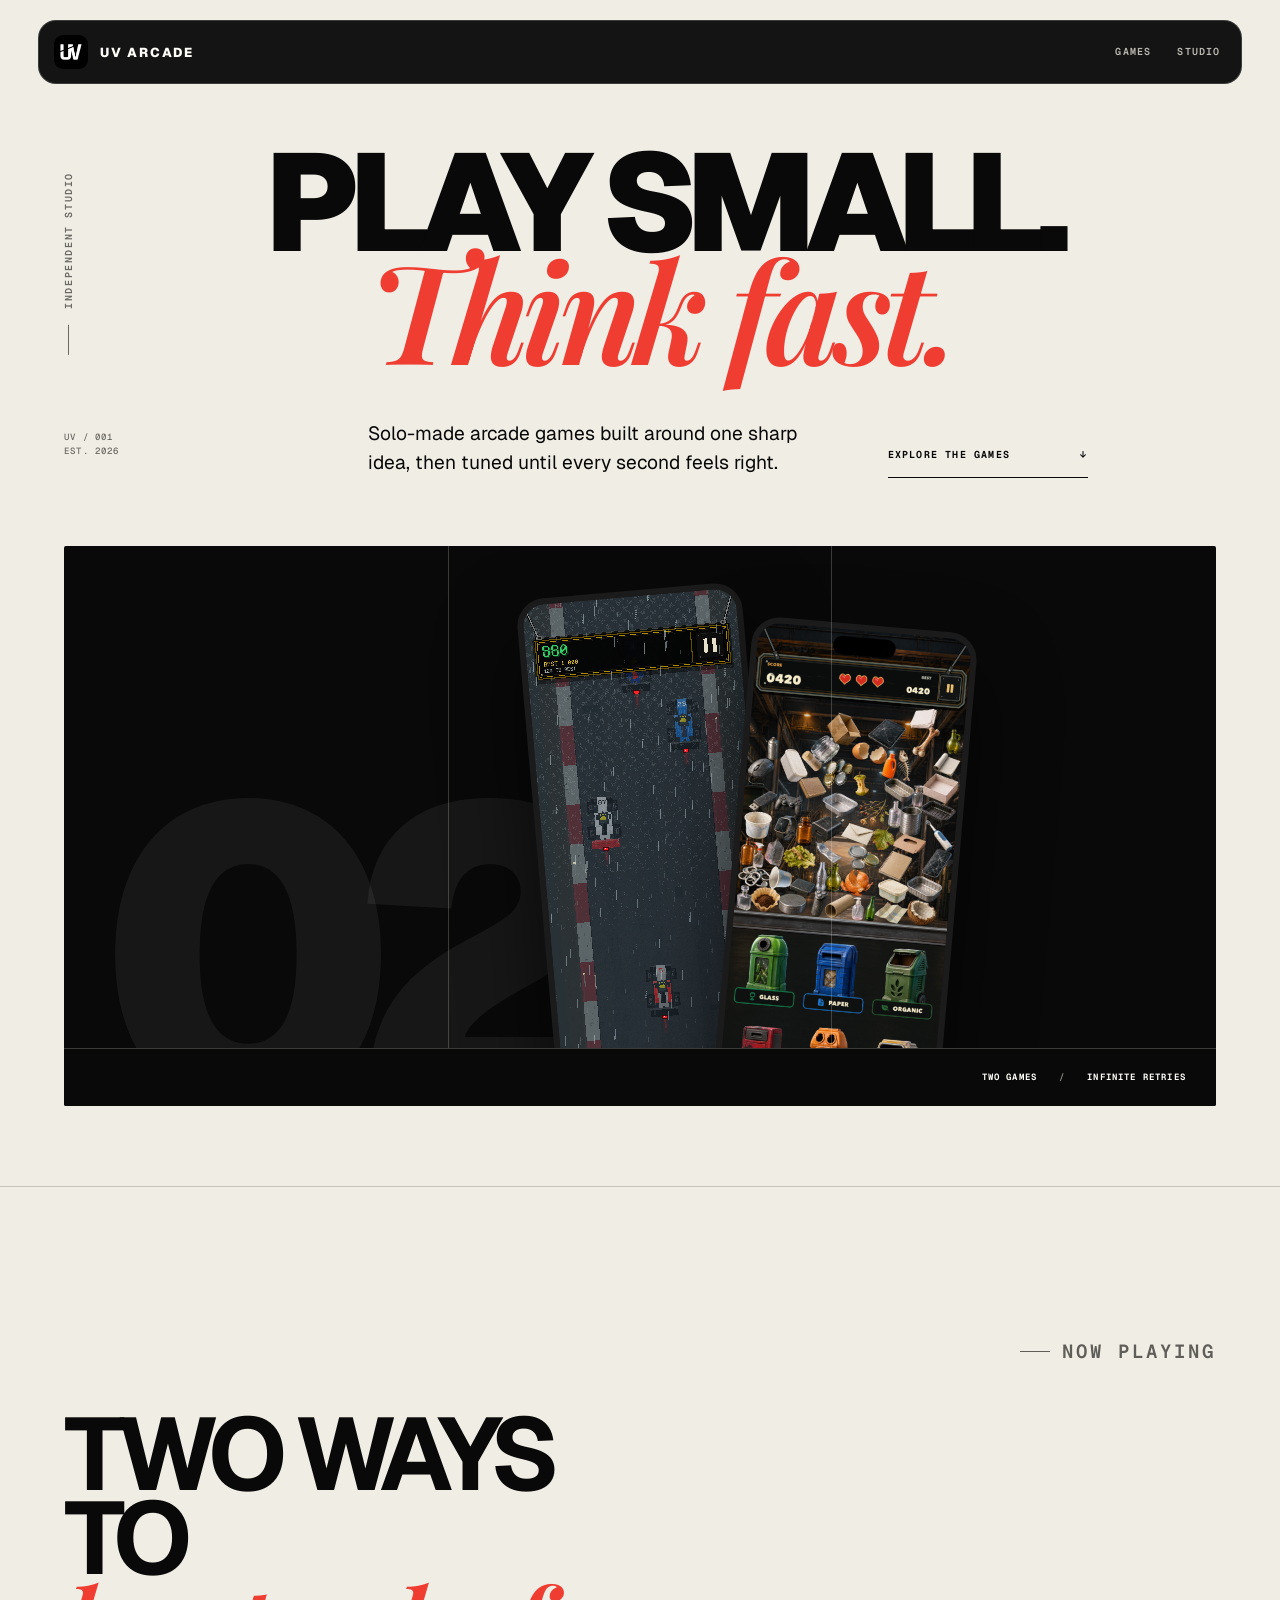
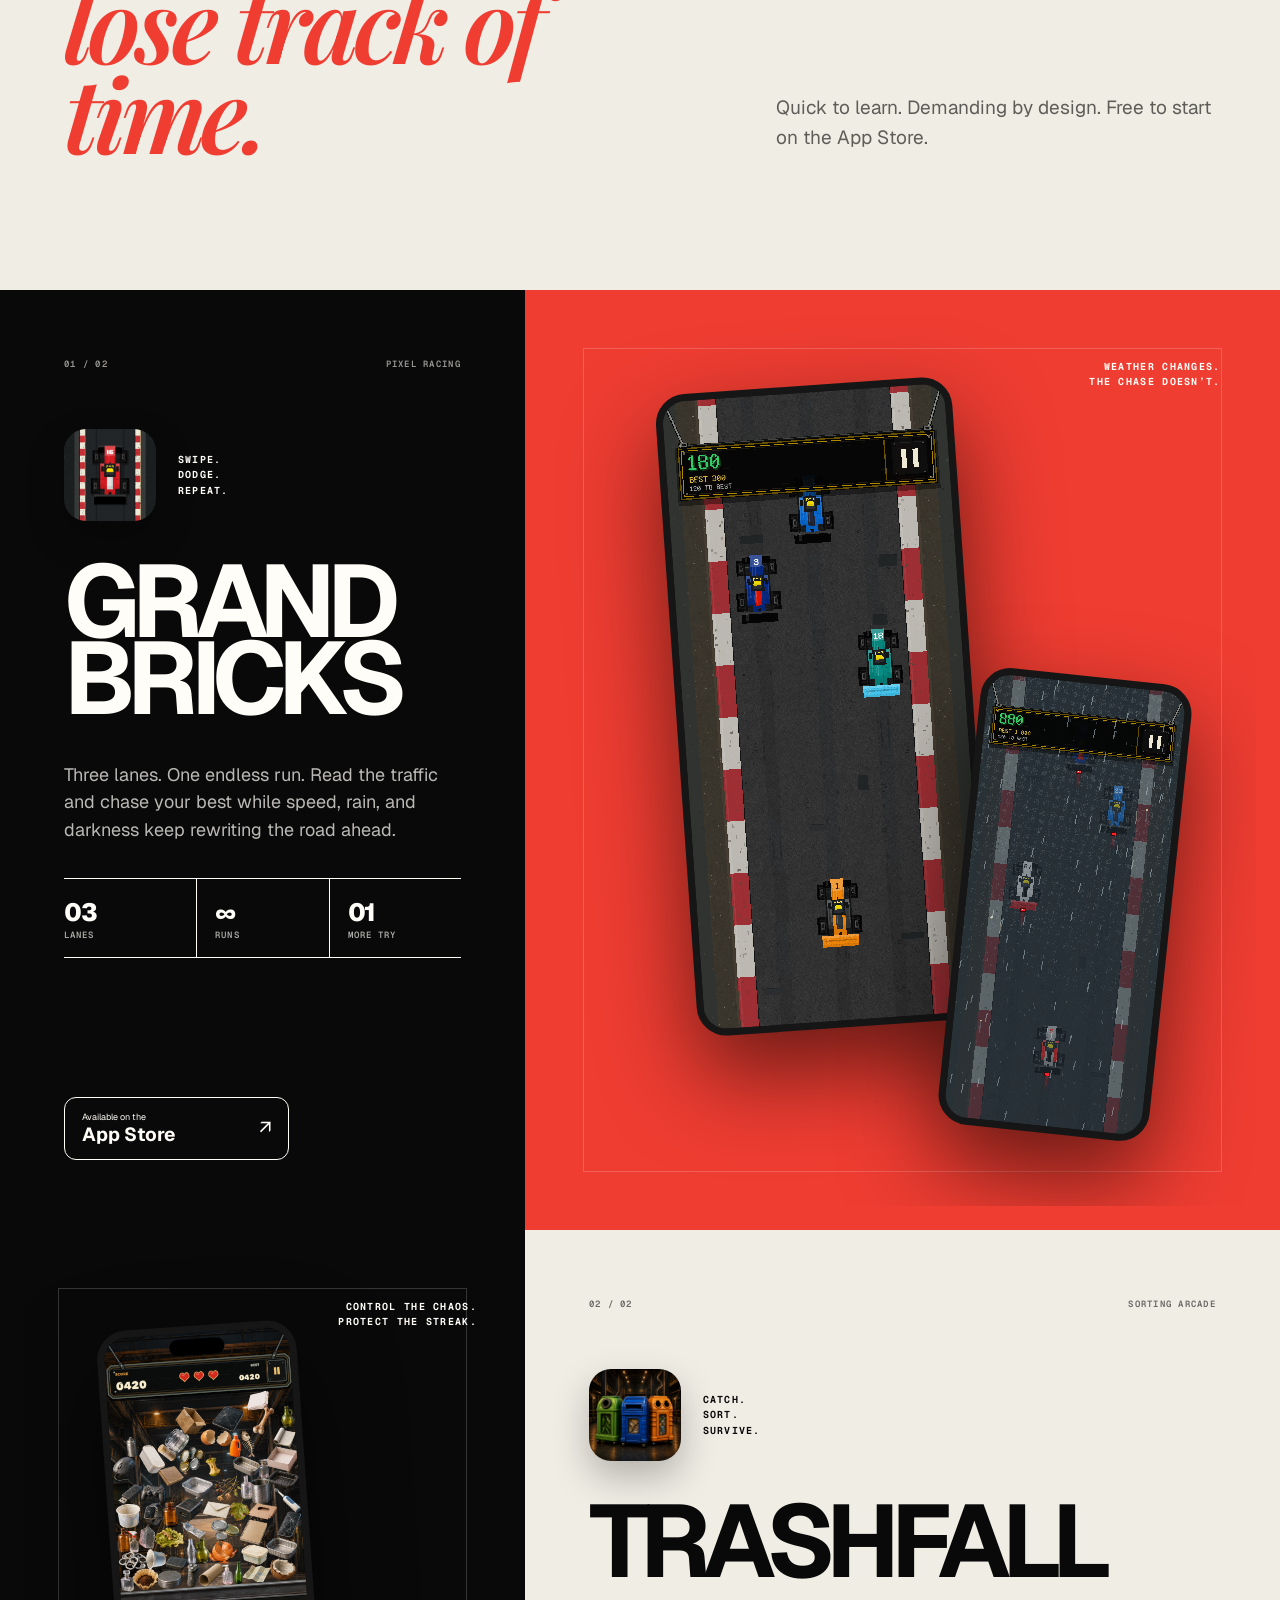
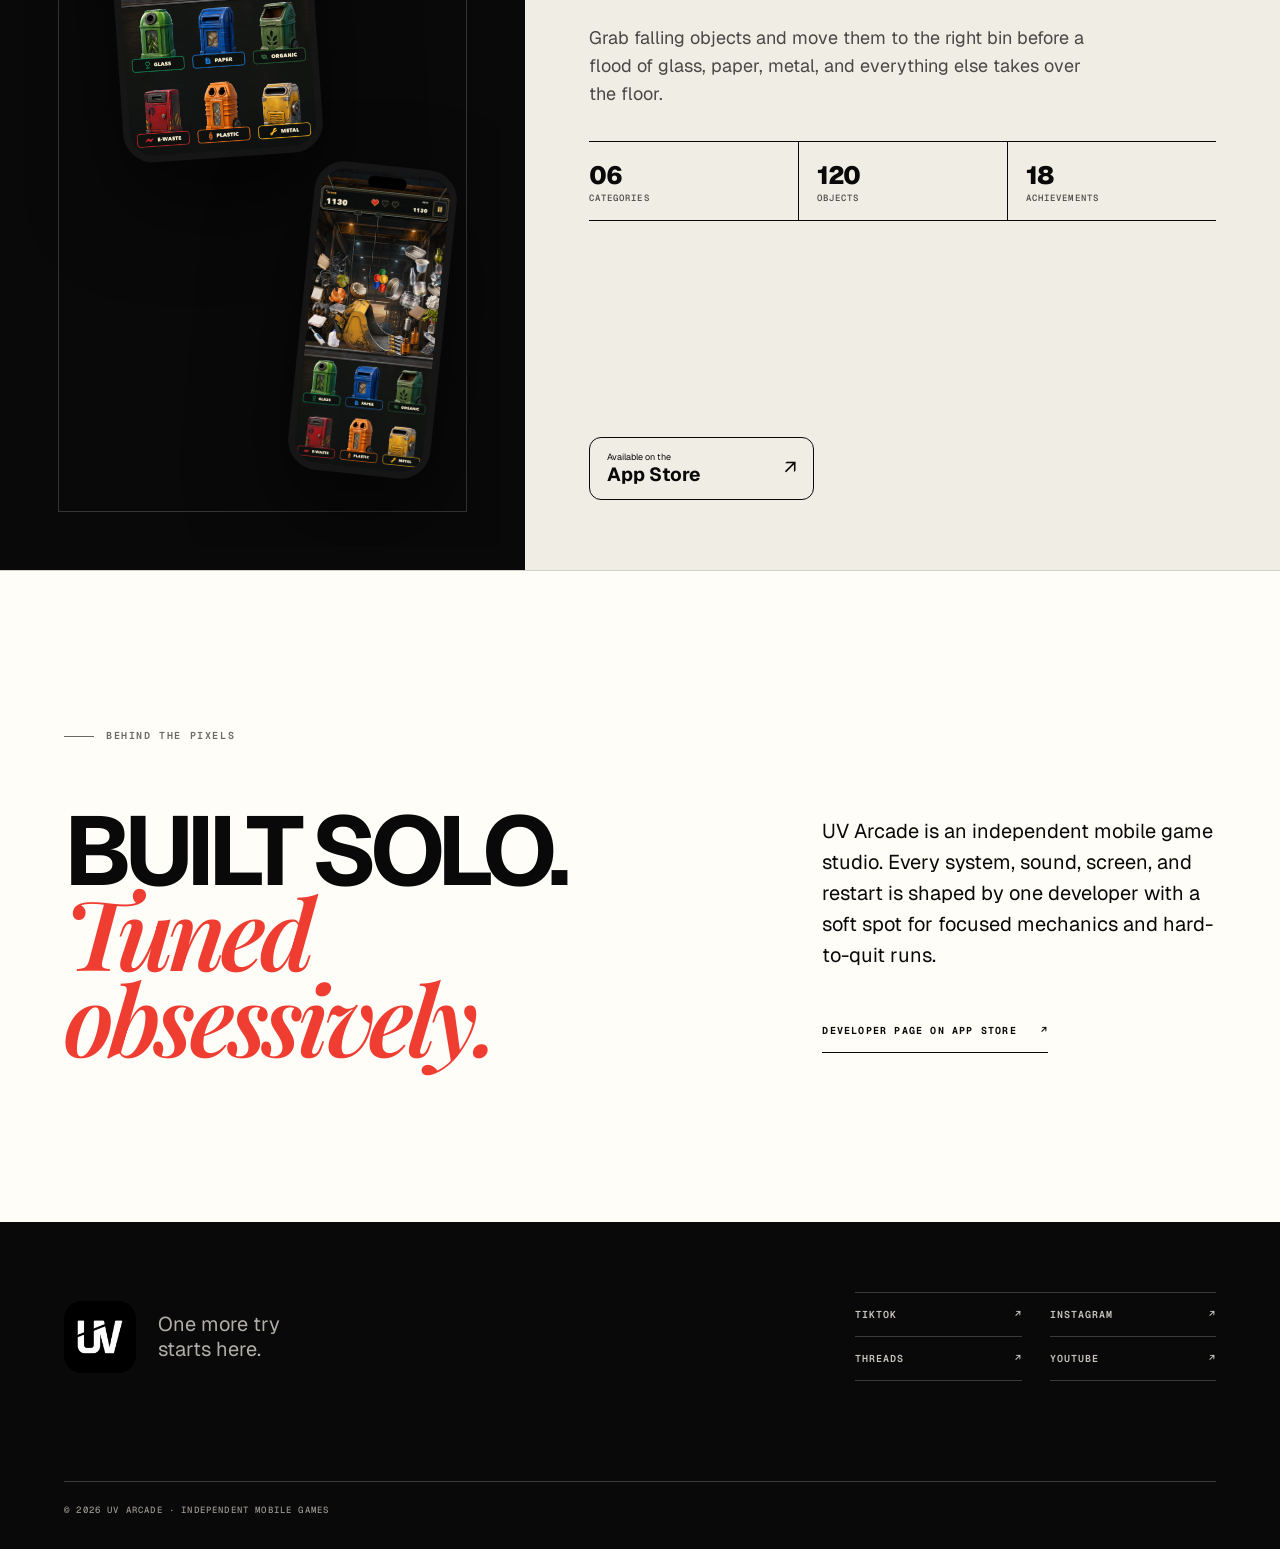
==== index.html @ df6ab117 "Publish UV Arcade website" ====
<!doctype html>
<html lang="en">
  <head>
    <meta charset="utf-8">
    <meta name="viewport" content="width=device-width, initial-scale=1">
    <title>UV Arcade — Play Small. Think Fast.</title>
    <meta name="description" content="Independent mobile games built for quick runs and one more try. Play Grand Bricks and Trashfall on the App Store.">
    <link rel="icon" href="uv-arcade.png">
    <link rel="apple-touch-icon" href="uv-arcade.png">
    <link rel="stylesheet" href="styles.css">
    <meta property="og:title" content="UV Arcade — Play Small. Think Fast.">
    <meta property="og:description" content="Independent mobile games built for quick runs and one more try. Play Grand Bricks and Trashfall on the App Store.">
    <meta property="og:type" content="website">
    <meta property="og:url" content="https://queeselamor.github.io/uvsoftware/">
    <meta property="og:image" content="https://queeselamor.github.io/uvsoftware/og.png">
    <meta property="og:image:width" content="1536">
    <meta property="og:image:height" content="864">
    <meta property="og:image:alt" content="UV Arcade — Play Small. Think Fast.">
    <meta name="twitter:card" content="summary_large_image">
    <meta name="twitter:title" content="UV Arcade — Play Small. Think Fast.">
    <meta name="twitter:description" content="Independent mobile games built for quick runs and one more try.">
    <meta name="twitter:image" content="https://queeselamor.github.io/uvsoftware/og.png">
  </head>
  <body>
    <main id="top">
      <header class="floating-nav">
        <a class="wordmark" href="#top" aria-label="UV Arcade home">
          <img src="uv-arcade.png" width="34" height="34" alt="">
          <span>UV ARCADE</span>
        </a>
        <nav aria-label="Main navigation">
          <a href="#games">Games</a>
          <a href="#studio">Studio</a>
        </nav>
      </header>

      <section class="hero" aria-labelledby="hero-title">
        <div class="hero-side">
          <p class="meta-line"><span aria-hidden="true"></span>Independent studio</p>
          <p class="edition">UV / 001<br>EST. 2026</p>
        </div>
        <div class="hero-main">
          <h1 id="hero-title"><span>Play small.</span><em>Think fast.</em></h1>
          <div class="hero-bottom">
            <p>Solo-made arcade games built around one sharp idea, then tuned until every second feels right.</p>
            <a class="underlined-link" href="#games">Explore the games <span aria-hidden="true">↓</span></a>
          </div>
        </div>
        <div class="hero-stage" aria-label="Preview of UV Arcade games">
          <div class="stage-number" aria-hidden="true">02</div>
          <figure class="preview preview-race"><img src="grand-bricks-rain.png" alt="Grand Bricks race at night in heavy rain"></figure>
          <figure class="preview preview-trash"><img src="trashfall-sort.png" alt="Trashfall sorting gameplay with falling objects"></figure>
          <div class="stage-caption"><span>Two games</span><span>Infinite retries</span></div>
        </div>
      </section>

      <section class="games-intro" id="games">
        <p class="meta-line"><span aria-hidden="true"></span>Now playing</p>
        <h2>Two ways to<br><em>lose track of time.</em></h2>
        <p>Quick to learn. Demanding by design. Free to start on the App Store.</p>
      </section>

      <article class="game-section grand-bricks" aria-labelledby="grand-title">
        <div class="game-copy">
          <div class="game-topline"><span>01 / 02</span><span>Pixel racing</span></div>
          <div class="icon-lockup">
            <img src="grand-bricks-icon.png" width="92" height="92" alt="Grand Bricks app icon">
            <span>Swipe.<br>Dodge.<br>Repeat.</span>
          </div>
          <h2 id="grand-title">Grand<br>Bricks</h2>
          <p class="game-description">Three lanes. One endless run. Read the traffic and chase your best while speed, rain, and darkness keep rewriting the road ahead.</p>
          <dl class="game-facts">
            <div><dt>03</dt><dd>lanes</dd></div><div><dt>∞</dt><dd>runs</dd></div><div><dt>01</dt><dd>more try</dd></div>
          </dl>
          <a class="store-link" href="https://apps.apple.com/by/app/grand-bricks/id6786838189" target="_blank" rel="noreferrer">
            <span><small>Available on the</small><strong>App Store</strong></span><span class="store-arrow" aria-hidden="true">↗</span><span class="sr-only"> — download Grand Bricks</span>
          </a>
        </div>
        <div class="game-visual race-visual">
          <figure class="primary-shot"><img src="grand-bricks-dry.png" alt="Grand Bricks three-lane racing gameplay"></figure>
          <figure class="secondary-shot"><img src="grand-bricks-rain.png" alt="Grand Bricks dynamic rain gameplay"></figure>
          <p class="visual-note">Weather changes.<br>The chase doesn’t.</p>
        </div>
      </article>

      <article class="game-section trashfall" aria-labelledby="trash-title">
        <div class="game-copy">
          <div class="game-topline"><span>02 / 02</span><span>Sorting arcade</span></div>
          <div class="icon-lockup">
            <img src="trashfall-icon.png" width="92" height="92" alt="Trashfall app icon">
            <span>Catch.<br>Sort.<br>Survive.</span>
          </div>
          <h2 id="trash-title">Trashfall</h2>
          <p class="game-description">Grab falling objects and move them to the right bin before a flood of glass, paper, metal, and everything else takes over the floor.</p>
          <dl class="game-facts">
            <div><dt>06</dt><dd>categories</dd></div><div><dt>120</dt><dd>objects</dd></div><div><dt>18</dt><dd>achievements</dd></div>
          </dl>
          <a class="store-link" href="https://apps.apple.com/by/app/trashfall/id6790501734" target="_blank" rel="noreferrer">
            <span><small>Available on the</small><strong>App Store</strong></span><span class="store-arrow" aria-hidden="true">↗</span><span class="sr-only"> — download Trashfall</span>
          </a>
        </div>
        <div class="game-visual trash-visual">
          <figure class="primary-shot"><img src="trashfall-sort.png" alt="Trashfall fast sorting gameplay"></figure>
          <figure class="secondary-shot"><img src="trashfall-bucket.png" alt="Trashfall excavator bucket clearing the playfield"></figure>
          <p class="visual-note">Control the chaos.<br>Protect the streak.</p>
        </div>
      </article>

      <section class="studio" id="studio">
        <p class="meta-line"><span aria-hidden="true"></span>Behind the pixels</p>
        <div class="studio-grid">
          <h2>Built solo.<br><em>Tuned obsessively.</em></h2>
          <div class="studio-copy">
            <p>UV Arcade is an independent mobile game studio. Every system, sound, screen, and restart is shaped by one developer with a soft spot for focused mechanics and hard-to-quit runs.</p>
            <a class="underlined-link" href="https://apps.apple.com/by/developer/uladzislau-vyskvarka/id6786838191" target="_blank" rel="noreferrer">Developer page on App Store <span aria-hidden="true">↗</span></a>
          </div>
        </div>
      </section>

      <footer>
        <div class="footer-mark"><img src="uv-arcade.png" width="72" height="72" alt=""><span>One more try<br>starts here.</span></div>
        <div class="social-list" aria-label="UV Arcade social profiles">
          <a href="https://www.tiktok.com/@uvarcadegames" target="_blank" rel="noreferrer">TikTok <span>↗</span></a>
          <a href="https://www.instagram.com/uvarcadegames/" target="_blank" rel="noreferrer">Instagram <span>↗</span></a>
          <a href="https://www.threads.com/@uvarcadegames" target="_blank" rel="noreferrer">Threads <span>↗</span></a>
          <a href="https://www.youtube.com/@uvarcadegames" target="_blank" rel="noreferrer">YouTube <span>↗</span></a>
        </div>
        <p class="legal">© 2026 UV Arcade · Independent mobile games</p>
      </footer>
    </main>
  </body>
</html>
---- styles.css ----
@import url("https://fonts.googleapis.com/css2?family=Geist:wght@400;500;600;700;800;900&family=Geist+Mono:wght@500;600;700&family=Playfair+Display:ital,wght@1,600;1,700&display=swap");

:root {
  --font-sans: "Geist";
  --font-mono: "Geist Mono";
  --font-display: "Playfair Display";
  --black: #090909;
  --paper: #f0ede5;
  --white: #fffdf8;
  --red: #ef3d32;
  --grey: #6b6964;
  --line-dark: rgba(9, 9, 9, 0.18);
  --line-light: rgba(255, 253, 248, 0.2);
}

* { box-sizing: border-box; }
html { scroll-behavior: smooth; background: var(--black); }
body {
  margin: 0;
  color: var(--black);
  background: var(--paper);
  font-family: var(--font-sans), Arial, sans-serif;
  overflow-x: hidden;
}
a { color: inherit; text-decoration: none; cursor: pointer; }
img { display: block; }
.preview img, .primary-shot img, .secondary-shot img { position:absolute; inset:0; width:100%; height:100%; }
.sr-only { position:absolute; width:1px; height:1px; padding:0; margin:-1px; overflow:hidden; clip:rect(0,0,0,0); white-space:nowrap; border:0; }

.floating-nav {
  position: absolute;
  z-index: 20;
  top: 20px;
  left: clamp(18px, 3vw, 48px);
  right: clamp(18px, 3vw, 48px);
  height: 64px;
  display: flex;
  align-items: center;
  justify-content: space-between;
  padding: 0 20px 0 15px;
  color: var(--white);
  background: rgba(9, 9, 9, 0.95);
  border: 1px solid rgba(255,255,255,.16);
  border-radius: 18px;
}
.wordmark { display:flex; align-items:center; gap:12px; font-weight:850; font-size:13px; letter-spacing:.13em; }
.wordmark img { border-radius:9px; }
.floating-nav nav { display:flex; gap:26px; }
.floating-nav nav a { display:flex; min-height:44px; align-items:center; color:#bbb8b1; font:600 10px/1 var(--font-mono); text-transform:uppercase; letter-spacing:.12em; transition:color .2s ease; }
.floating-nav nav a:hover { color:var(--white); }

.meta-line { display:flex; align-items:center; gap:12px; margin:0; color:var(--grey); font:600 10px/1 var(--font-mono); letter-spacing:.16em; text-transform:uppercase; }
.meta-line span { width:30px; height:1px; background:currentColor; }

.hero {
  min-height: 1080px;
  position: relative;
  display: grid;
  grid-template-columns: 150px minmax(0, 1fr);
  grid-template-rows: auto 560px;
  gap: 68px 4vw;
  padding: 150px clamp(24px, 5vw, 80px) 80px;
  border-bottom: 1px solid var(--line-dark);
}
.hero-side { padding-top:22px; }
.hero-side .meta-line { writing-mode:vertical-rl; transform:rotate(180deg); gap:16px; }
.hero-side .meta-line span { width:1px; height:30px; }
.edition { margin:75px 0 0; color:var(--grey); font:500 9px/1.6 var(--font-mono); letter-spacing:.13em; }
.hero-main { max-width: 1160px; }
.hero h1 { margin:0; font-size:clamp(82px, 10.8vw, 184px); line-height:.76; letter-spacing:-.08em; font-weight:900; text-transform:uppercase; }
.hero h1 span, .hero h1 em { display:block; animation:rise-in .8s cubic-bezier(.16,1,.3,1) both; }
.hero h1 em { margin-left:8vw; color:var(--red); font-family:var(--font-display), Georgia, serif; font-weight:600; text-transform:none; letter-spacing:-.055em; animation-delay:.12s; }
.hero-bottom { margin:60px 0 0 8vw; max-width:720px; display:grid; grid-template-columns:1.4fr auto; gap:52px; align-items:end; }
.hero-bottom p { margin:0; font-size:clamp(17px,1.5vw,23px); line-height:1.5; }
.underlined-link { min-width:200px; min-height:44px; display:inline-flex; align-items:center; justify-content:space-between; gap:24px; padding:10px 0; border-bottom:1px solid currentColor; font:650 10px/1.2 var(--font-mono); text-transform:uppercase; letter-spacing:.12em; transition:color .2s ease, border-color .2s ease; }
.underlined-link:hover { color:var(--red); }
.hero-stage {
  grid-column: 1 / -1;
  position:relative;
  min-height:560px;
  overflow:hidden;
  background:var(--black);
  border-radius:2px;
  animation:stage-in .9s .22s cubic-bezier(.16,1,.3,1) both;
}
.hero-stage::before, .hero-stage::after { content:""; position:absolute; top:0; bottom:0; width:1px; background:var(--line-light); }
.hero-stage::before { left:33.333%; }
.hero-stage::after { right:33.333%; }
.stage-number { position:absolute; left:2.8%; bottom:-.14em; color:rgba(255,255,255,.06); font-size:420px; line-height:1; font-weight:900; letter-spacing:-.12em; }
.preview { position:absolute; margin:0; aspect-ratio:1242/2688; overflow:hidden; background:#161616; border:6px solid #1b1b1b; border-radius:28px; box-shadow:0 38px 80px rgba(0,0,0,.6); }
.preview img { object-fit:cover; }
.preview-race { width:226px; top:44px; left:41%; transform:rotate(-5deg); }
.preview-race img { image-rendering:pixelated; }
.preview-trash { width:226px; top:78px; left:58%; transform:rotate(5deg); }
.stage-caption { position:absolute; z-index:6; left:0; right:0; bottom:0; min-height:58px; display:flex; align-items:center; justify-content:flex-end; gap:22px; padding:0 30px; color:var(--white); background:var(--black); border-top:1px solid var(--line-light); font:650 9px/1 var(--font-mono); text-transform:uppercase; letter-spacing:.13em; }
.stage-caption span + span::before { content:"/"; margin-right:22px; color:#8b8881; }

.games-intro { padding:150px clamp(24px,5vw,80px) 130px; display:grid; grid-template-columns:1fr 1fr; gap:38px; align-items:end; }
.games-intro .meta-line { grid-column:1/-1; }
.games-intro h2, .studio h2 { margin:0; font-size:clamp(64px,8vw,134px); line-height:.82; letter-spacing:-.075em; text-transform:uppercase; }
.games-intro h2 em, .studio h2 em { font-family:var(--font-display), Georgia, serif; color:var(--red); font-weight:600; text-transform:none; letter-spacing:-.055em; }
.games-intro > p { max-width:440px; margin:0 0 8px; justify-self:end; color:#5f5d58; font-size:19px; line-height:1.55; }

.game-section { min-height:940px; display:grid; grid-template-columns:minmax(390px,.82fr) minmax(0,1.18fr); }
.game-copy { padding:70px clamp(30px,5vw,80px); display:flex; flex-direction:column; align-items:flex-start; }
.game-topline { width:100%; display:flex; justify-content:space-between; margin-bottom:60px; font:600 9px/1 var(--font-mono); text-transform:uppercase; letter-spacing:.14em; opacity:.58; }
.icon-lockup { display:flex; align-items:center; gap:22px; margin-bottom:42px; }
.icon-lockup img { border-radius:22px; box-shadow:0 16px 36px rgba(0,0,0,.25); }
.icon-lockup span { font:650 10px/1.55 var(--font-mono); letter-spacing:.12em; text-transform:uppercase; }
.game-copy h2 { margin:0; font-size:clamp(72px,8vw,136px); line-height:.75; letter-spacing:-.075em; text-transform:uppercase; }
.game-description { max-width:500px; margin:44px 0 34px; font-size:18px; line-height:1.55; opacity:.72; }
.game-facts { width:100%; display:grid; grid-template-columns:repeat(3,1fr); margin:0 0 44px; border-block:1px solid currentColor; }
.game-facts div { padding:17px 0; }
.game-facts div + div { border-left:1px solid currentColor; padding-left:18px; }
.game-facts dt { font-size:25px; font-weight:850; letter-spacing:-.05em; }
.game-facts dd { margin:3px 0 0; font:550 9px/1 var(--font-mono); text-transform:uppercase; letter-spacing:.12em; opacity:.68; }
.store-link { margin-top:auto; min-width:225px; display:flex; align-items:center; justify-content:space-between; gap:24px; padding:15px 17px; border:1px solid currentColor; border-radius:12px; transition:background .2s ease, color .2s ease; }
.store-link small { display:block; margin-bottom:3px; font-size:9px; line-height:1; }
.store-link strong { display:block; font-size:19px; line-height:1; }
.store-arrow { font-size:20px; }
.grand-bricks { color:var(--white); background:var(--black); }
.grand-bricks .store-link:hover { color:var(--black); background:var(--white); }
.trashfall { color:var(--black); background:var(--paper); }
.trashfall .game-copy { order:2; }
.trashfall .game-visual { order:1; }
.trashfall .store-link:hover { color:var(--white); background:var(--black); }

.game-visual { min-width:0; position:relative; overflow:hidden; border:24px solid currentColor; }
.race-visual { color:var(--red); background:var(--red); }
.trash-visual { color:var(--black); background:var(--black); }
.game-visual::before { content:""; position:absolute; inset:34px; border:1px solid rgba(255,255,255,.18); }
.primary-shot, .secondary-shot { position:absolute; margin:0; overflow:hidden; background:#111; border:7px solid #161616; border-radius:30px; box-shadow:0 40px 90px rgba(0,0,0,.56); }
.primary-shot { width:min(340px,42%); aspect-ratio:1242/2688; left:18%; top:8%; transform:rotate(-4deg); }
.secondary-shot { width:min(240px,30%); aspect-ratio:1242/2688; right:12%; bottom:8%; transform:rotate(6deg); }
.primary-shot img, .secondary-shot img { object-fit:cover; }
.race-visual img { image-rendering:pixelated; }
.visual-note { position:absolute; top:5%; right:5%; margin:0; color:var(--white); text-align:right; font:650 10px/1.5 var(--font-mono); text-transform:uppercase; letter-spacing:.13em; }

.studio { padding:160px clamp(24px,5vw,80px); color:var(--black); background:var(--white); border-top:1px solid var(--line-dark); }
.studio-grid { display:grid; grid-template-columns:1.25fr .75fr; gap:8vw; align-items:end; margin-top:70px; }
.studio h2 { font-size:clamp(62px,7.6vw,126px); }
.studio-copy { padding-bottom:9px; }
.studio-copy p { margin:0 0 38px; font-size:20px; line-height:1.55; }

footer { padding:70px clamp(24px,5vw,80px) 34px; color:var(--white); background:var(--black); display:grid; grid-template-columns:1fr minmax(220px,.5fr); gap:70px; }
.footer-mark { display:flex; align-items:center; gap:22px; }
.footer-mark img { border-radius:18px; }
.footer-mark span { color:#b1aea7; font-size:20px; line-height:1.25; }
.social-list { display:grid; grid-template-columns:1fr 1fr; gap:0 28px; border-top:1px solid var(--line-light); }
.social-list a { min-height:44px; display:flex; align-items:center; justify-content:space-between; padding:14px 0; border-bottom:1px solid var(--line-light); color:#c6c3bc; font:600 10px/1 var(--font-mono); text-transform:uppercase; letter-spacing:.1em; transition:color .2s ease; }
.social-list a:hover { color:var(--white); }
.legal { grid-column:1/-1; margin:30px 0 0; padding-top:24px; border-top:1px solid var(--line-light); color:#99968f; font:500 9px/1 var(--font-mono); text-transform:uppercase; letter-spacing:.13em; }

@keyframes rise-in { from { opacity:0; transform:translateY(46px); } to { opacity:1; transform:translateY(0); } }
@keyframes stage-in { from { opacity:0; transform:translateY(28px); } to { opacity:1; transform:translateY(0); } }

@media (max-width: 980px) {
  .hero { min-height:auto; grid-template-columns:80px 1fr; grid-template-rows:auto 500px; }
  .hero h1 { font-size:clamp(76px,12.2vw,120px); }
  .hero-stage { min-height:500px; }
  .stage-number { font-size:330px; }
  .preview-race { left:34%; }
  .preview-trash { left:58%; }
  .games-intro { grid-template-columns:1fr; }
  .games-intro > p { justify-self:start; }
  .game-section { grid-template-columns:1fr; }
  .game-copy { min-height:780px; }
  .game-visual { min-height:820px; }
  .trashfall .game-copy { order:1; }
  .trashfall .game-visual { order:2; }
  .studio-grid { grid-template-columns:1fr; }
}

@media (max-width: 640px) {
  .floating-nav { top:12px; left:12px; right:12px; height:58px; border-radius:15px; }
  .floating-nav nav { gap:16px; }
  .hero { display:block; min-height:auto; padding:112px 20px 44px; }
  .hero-side { display:flex; justify-content:space-between; align-items:start; padding:0 0 42px; }
  .hero-side .meta-line { writing-mode:initial; transform:none; }
  .hero-side .meta-line span { width:24px; height:1px; }
  .edition { margin:0; text-align:right; }
  .hero h1 { font-size:clamp(61px,19vw,92px); line-height:.8; }
  .hero h1 em { margin-left:0; }
  .hero-bottom { margin:42px 0 0; display:block; }
  .hero-bottom p { margin-bottom:28px; }
  .hero-stage { margin-top:54px; min-height:450px; }
  .hero-stage::before { left:50%; }
  .hero-stage::after { display:none; }
  .stage-number { left:-16px; font-size:270px; }
  .preview { width:42%; border-width:5px; border-radius:23px; }
  .preview-race { left:8%; top:50px; }
  .preview-trash { left:auto; right:8%; top:86px; }
  .stage-caption { left:0; right:0; padding-inline:18px; justify-content:space-between; }
  .games-intro { padding:100px 20px 80px; }
  .games-intro h2 { font-size:53px; }
  .games-intro > p { font-size:17px; }
  .game-copy { min-height:720px; padding:48px 20px; }
  .game-topline { margin-bottom:42px; }
  .icon-lockup img { width:74px; height:74px; border-radius:18px; }
  .game-copy h2 { font-size:65px; }
  .game-description { margin-top:34px; font-size:17px; }
  .game-facts dt { font-size:21px; }
  .game-visual { min-height:650px; border-width:12px; }
  .game-visual::before { inset:18px; }
  .primary-shot { width:47%; left:8%; top:9%; border-width:5px; border-radius:23px; }
  .secondary-shot { width:40%; right:6%; bottom:8%; border-width:5px; border-radius:23px; }
  .visual-note { top:4%; right:4%; font-size:8px; }
  .studio { padding:100px 20px; }
  .studio-grid { margin-top:48px; }
  .studio h2 { font-size:52px; }
  .studio-copy p { font-size:17px; }
  footer { padding:58px 20px 28px; grid-template-columns:1fr; gap:48px; }
}

@media (prefers-reduced-motion: reduce) {
  html { scroll-behavior:auto; }
  *, *::before, *::after { animation-duration:.01ms !important; animation-iteration-count:1 !important; }
}

:focus-visible { outline:2px solid var(--red); outline-offset:5px; }
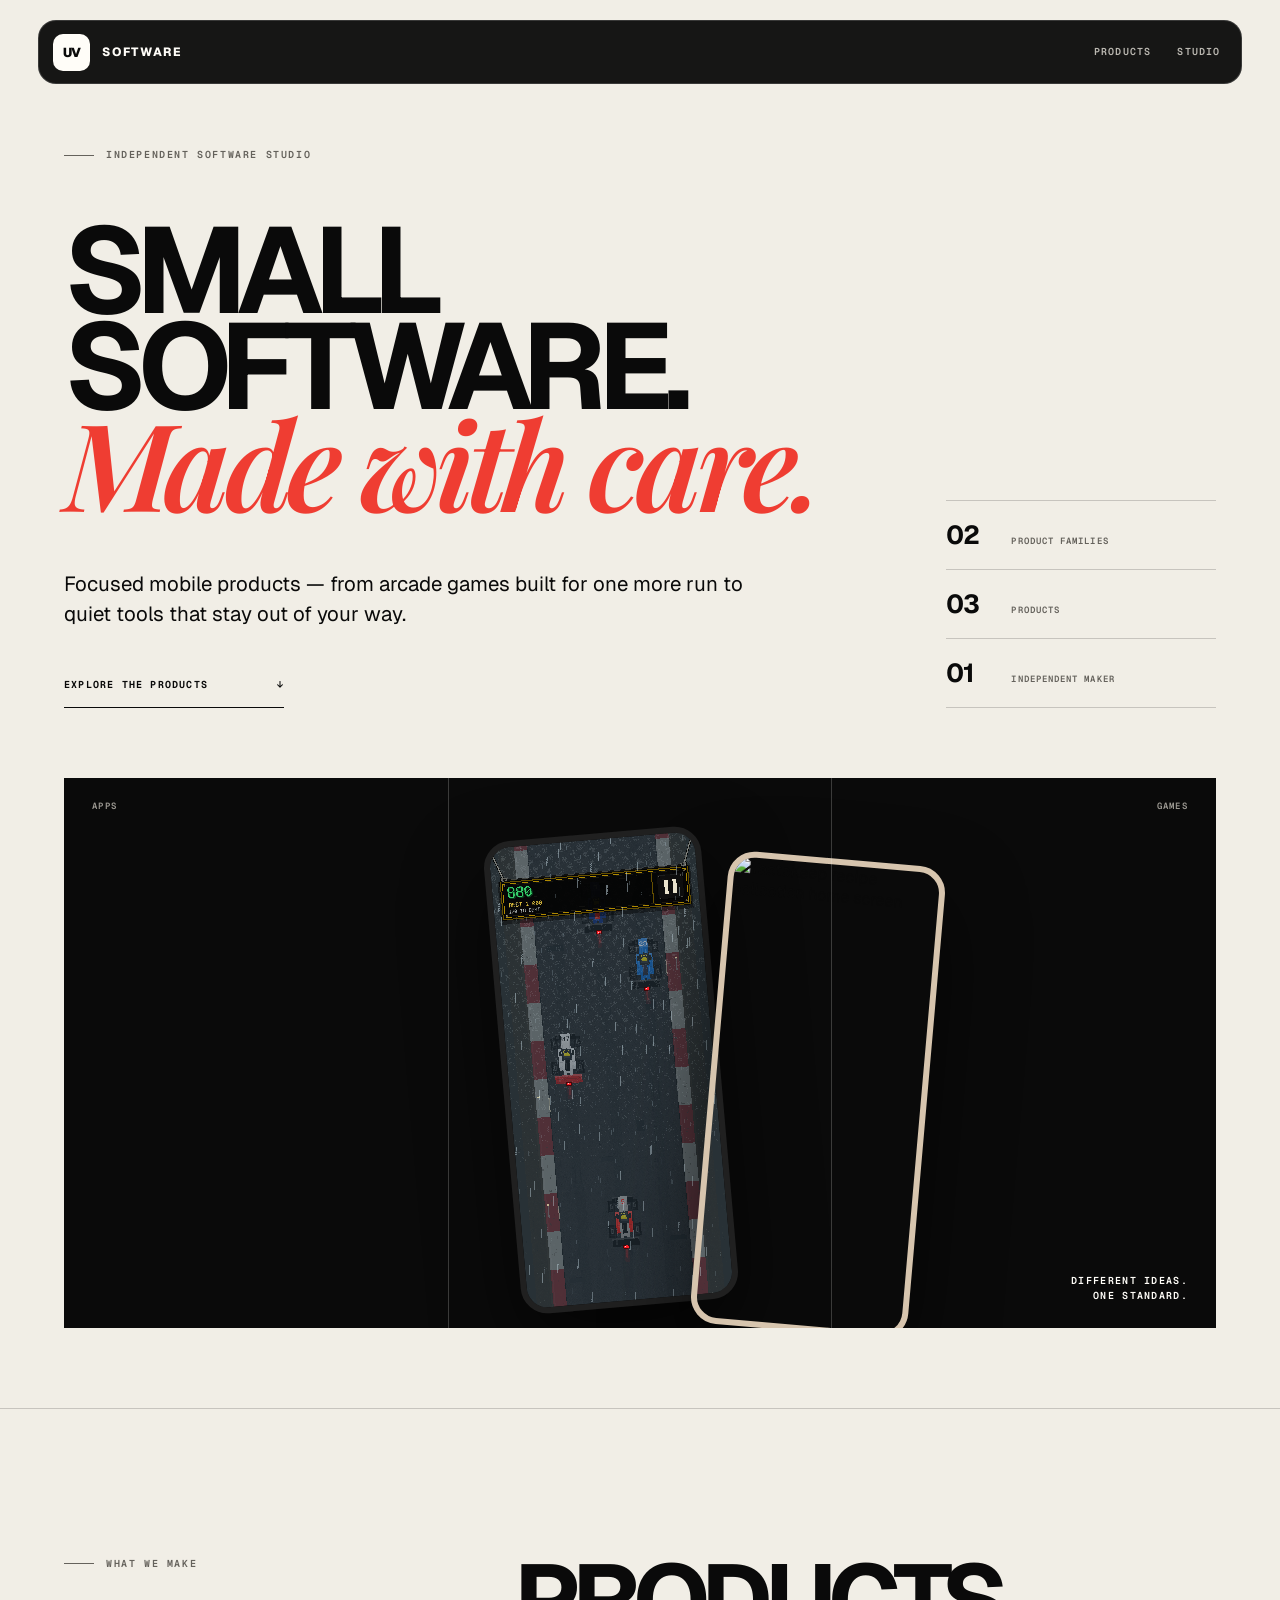
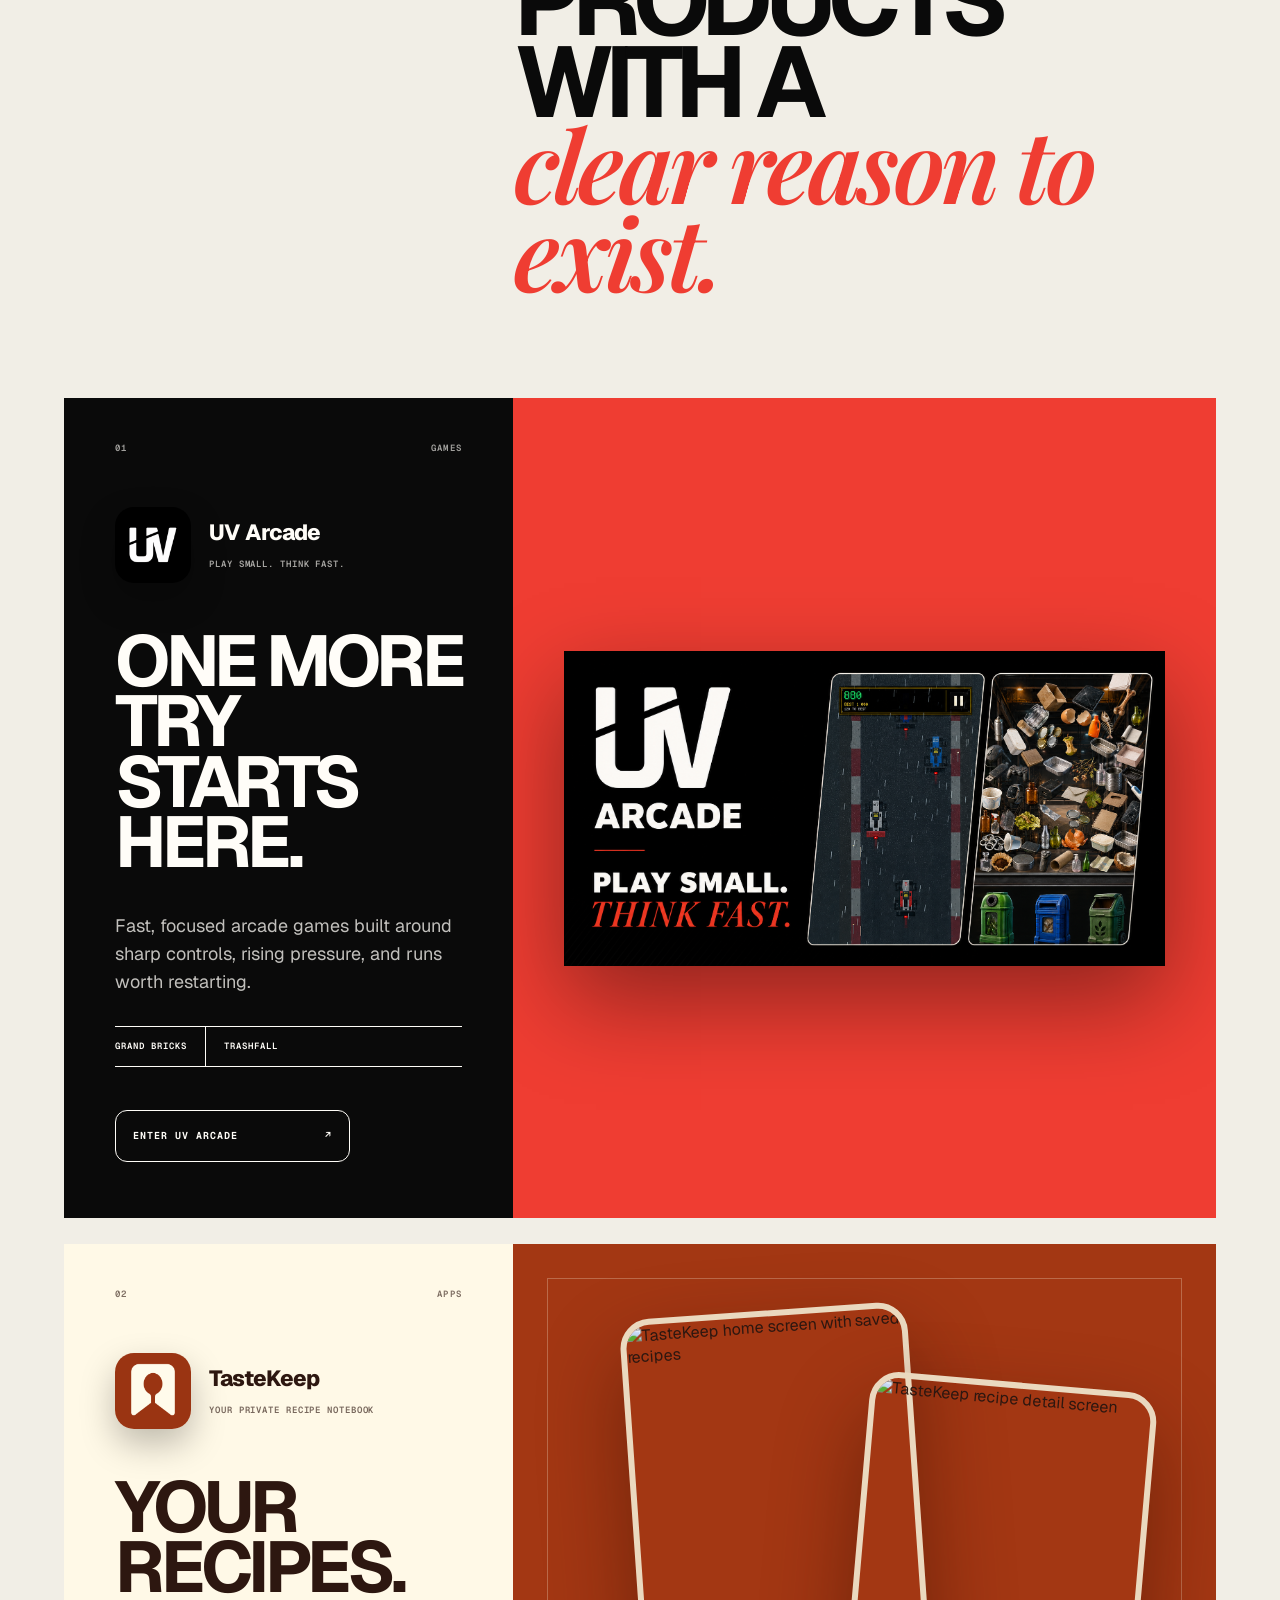
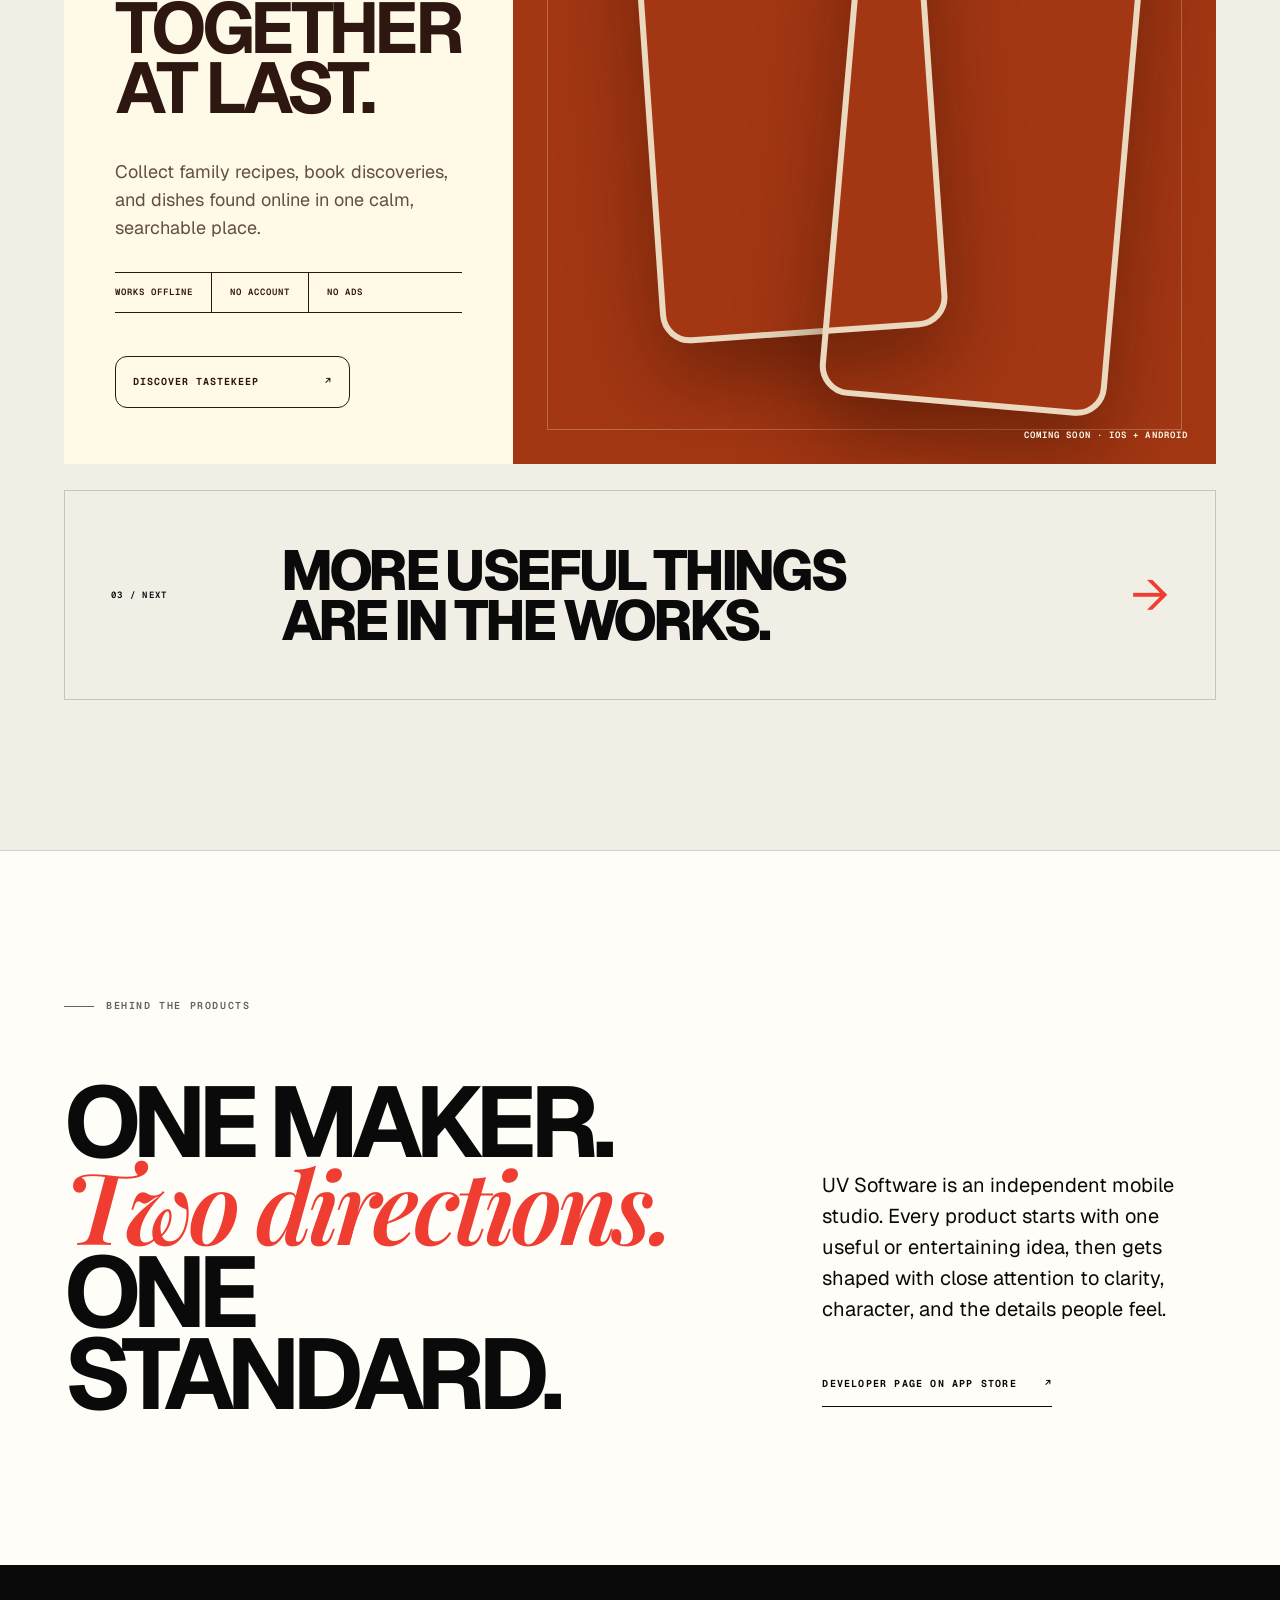
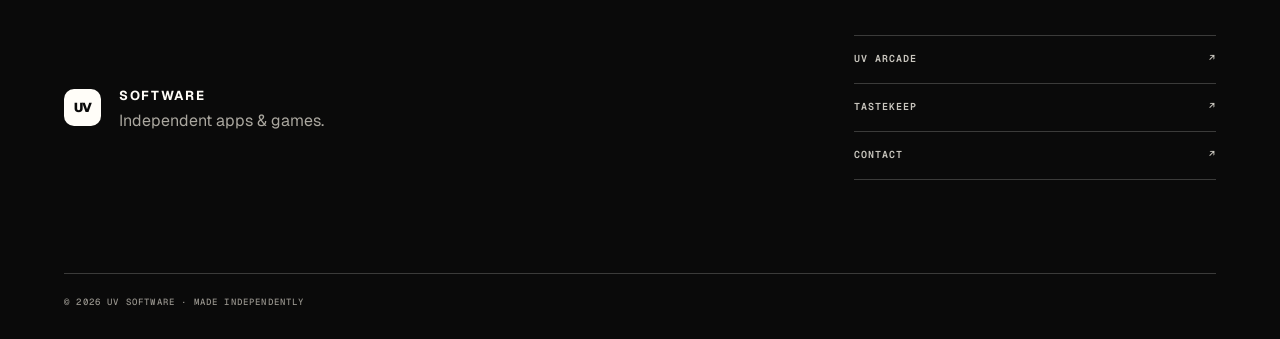
==== commit f244943f: "Expand site into UV Software portfolio" ====
--- a/index.html
+++ b/index.html
@@ -3,130 +3,145 @@
   <head>
     <meta charset="utf-8">
     <meta name="viewport" content="width=device-width, initial-scale=1">
-    <title>UV Arcade — Play Small. Think Fast.</title>
-    <meta name="description" content="Independent mobile games built for quick runs and one more try. Play Grand Bricks and Trashfall on the App Store.">
+    <title>UV Software — Independent Apps &amp; Games</title>
+    <meta name="description" content="UV Software is an independent studio making focused mobile apps and games, including UV Arcade and TasteKeep.">
+    <link rel="canonical" href="https://queeselamor.github.io/uvsoftware/">
     <link rel="icon" href="uv-arcade.png">
     <link rel="apple-touch-icon" href="uv-arcade.png">
-    <link rel="stylesheet" href="styles.css">
-    <meta property="og:title" content="UV Arcade — Play Small. Think Fast.">
-    <meta property="og:description" content="Independent mobile games built for quick runs and one more try. Play Grand Bricks and Trashfall on the App Store.">
+    <link rel="stylesheet" href="portfolio.css">
+    <meta property="og:title" content="UV Software — Independent Apps &amp; Games">
+    <meta property="og:description" content="Focused mobile products, carefully made by one independent developer.">
     <meta property="og:type" content="website">
     <meta property="og:url" content="https://queeselamor.github.io/uvsoftware/">
-    <meta property="og:image" content="https://queeselamor.github.io/uvsoftware/og.png">
+    <meta property="og:image" content="https://queeselamor.github.io/uvsoftware/uv-software-og.png">
     <meta property="og:image:width" content="1536">
     <meta property="og:image:height" content="864">
-    <meta property="og:image:alt" content="UV Arcade — Play Small. Think Fast.">
+    <meta property="og:image:alt" content="UV Software mobile products">
     <meta name="twitter:card" content="summary_large_image">
-    <meta name="twitter:title" content="UV Arcade — Play Small. Think Fast.">
-    <meta name="twitter:description" content="Independent mobile games built for quick runs and one more try.">
-    <meta name="twitter:image" content="https://queeselamor.github.io/uvsoftware/og.png">
+    <meta name="twitter:title" content="UV Software — Independent Apps &amp; Games">
+    <meta name="twitter:description" content="Focused mobile products, carefully made by one independent developer.">
+    <meta name="twitter:image" content="https://queeselamor.github.io/uvsoftware/uv-software-og.png">
   </head>
   <body>
-    <main id="top">
-      <header class="floating-nav">
-        <a class="wordmark" href="#top" aria-label="UV Arcade home">
-          <img src="uv-arcade.png" width="34" height="34" alt="">
-          <span>UV ARCADE</span>
-        </a>
-        <nav aria-label="Main navigation">
-          <a href="#games">Games</a>
-          <a href="#studio">Studio</a>
-        </nav>
-      </header>
+    <a class="skip-link" href="#content">Skip to content</a>
 
-      <section class="hero" aria-labelledby="hero-title">
-        <div class="hero-side">
-          <p class="meta-line"><span aria-hidden="true"></span>Independent studio</p>
-          <p class="edition">UV / 001<br>EST. 2026</p>
-        </div>
-        <div class="hero-main">
-          <h1 id="hero-title"><span>Play small.</span><em>Think fast.</em></h1>
-          <div class="hero-bottom">
-            <p>Solo-made arcade games built around one sharp idea, then tuned until every second feels right.</p>
-            <a class="underlined-link" href="#games">Explore the games <span aria-hidden="true">↓</span></a>
+    <header class="site-header">
+      <a class="brand" href="#top" aria-label="UV Software home">
+        <span class="brand-mark" aria-hidden="true">UV</span>
+        <span>SOFTWARE</span>
+      </a>
+      <nav aria-label="Main navigation">
+        <a href="#products">Products</a>
+        <a href="#maker">Studio</a>
+      </nav>
+    </header>
+
+    <main id="content">
+      <section class="hero" id="top" aria-labelledby="hero-title">
+        <p class="eyebrow"><span aria-hidden="true"></span>Independent software studio</p>
+        <div class="hero-grid">
+          <div class="hero-copy">
+            <h1 id="hero-title">Small software.<br><em>Made with care.</em></h1>
+            <p>Focused mobile products — from arcade games built for one more run to quiet tools that stay out of your way.</p>
+            <a class="text-link" href="#products">Explore the products <span aria-hidden="true">↓</span></a>
+          </div>
+          <div class="hero-index" aria-label="Current product families">
+            <div><strong>02</strong><span>product families</span></div>
+            <div><strong>03</strong><span>products</span></div>
+            <div><strong>01</strong><span>independent maker</span></div>
           </div>
         </div>
-        <div class="hero-stage" aria-label="Preview of UV Arcade games">
-          <div class="stage-number" aria-hidden="true">02</div>
-          <figure class="preview preview-race"><img src="grand-bricks-rain.png" alt="Grand Bricks race at night in heavy rain"></figure>
-          <figure class="preview preview-trash"><img src="trashfall-sort.png" alt="Trashfall sorting gameplay with falling objects"></figure>
-          <div class="stage-caption"><span>Two games</span><span>Infinite retries</span></div>
+        <div class="hero-canvas" aria-label="Preview of UV Software products">
+          <div class="canvas-label"><span>Apps</span><span>Games</span></div>
+          <figure class="hero-phone hero-phone-game">
+            <img src="grand-bricks-rain.png" alt="Grand Bricks racing gameplay in the rain">
+          </figure>
+          <figure class="hero-phone hero-phone-app">
+            <img src="tastekeep-home.png" alt="TasteKeep recipe collection home screen">
+          </figure>
+          <p class="canvas-note">Different ideas.<br>One standard.</p>
         </div>
       </section>
 
-      <section class="games-intro" id="games">
-        <p class="meta-line"><span aria-hidden="true"></span>Now playing</p>
-        <h2>Two ways to<br><em>lose track of time.</em></h2>
-        <p>Quick to learn. Demanding by design. Free to start on the App Store.</p>
+      <section class="products" id="products" aria-labelledby="products-title">
+        <div class="section-heading">
+          <p class="eyebrow"><span aria-hidden="true"></span>What we make</p>
+          <h2 id="products-title">Products with a<br><em>clear reason to exist.</em></h2>
+        </div>
+
+        <article class="product-card arcade-card">
+          <div class="product-copy">
+            <div class="product-number"><span>01</span><span>Games</span></div>
+            <div class="product-lockup">
+              <img src="uv-arcade.png" width="76" height="76" alt="UV Arcade logo">
+              <div><p>UV Arcade</p><span>Play small. Think fast.</span></div>
+            </div>
+            <h3>One more try<br>starts here.</h3>
+            <p>Fast, focused arcade games built around sharp controls, rising pressure, and runs worth restarting.</p>
+            <ul class="product-list" aria-label="UV Arcade games">
+              <li>Grand Bricks</li>
+              <li>Trashfall</li>
+            </ul>
+            <a class="card-link" href="arcade/index.html">Enter UV Arcade <span aria-hidden="true">↗</span></a>
+          </div>
+          <a class="product-visual arcade-visual" href="arcade/index.html" aria-label="Explore UV Arcade games">
+            <img src="og.png" alt="UV Arcade with Grand Bricks and Trashfall gameplay">
+          </a>
+        </article>
+
+        <article class="product-card tastekeep-card">
+          <div class="product-copy">
+            <div class="product-number"><span>02</span><span>Apps</span></div>
+            <div class="product-lockup">
+              <img src="tastekeep-icon.png" width="76" height="76" alt="TasteKeep app icon">
+              <div><p>TasteKeep</p><span>Your private recipe notebook</span></div>
+            </div>
+            <h3>Your recipes.<br>Together at last.</h3>
+            <p>Collect family recipes, book discoveries, and dishes found online in one calm, searchable place.</p>
+            <ul class="product-list" aria-label="TasteKeep highlights">
+              <li>Works offline</li>
+              <li>No account</li>
+              <li>No ads</li>
+            </ul>
+            <a class="card-link" href="tastekeep/index.html">Discover TasteKeep <span aria-hidden="true">↗</span></a>
+          </div>
+          <a class="product-visual tastekeep-visual" href="tastekeep/index.html" aria-label="Discover TasteKeep">
+            <figure class="taste-phone taste-phone-home"><img src="tastekeep-home.png" alt="TasteKeep home screen with saved recipes"></figure>
+            <figure class="taste-phone taste-phone-detail"><img src="tastekeep-recipe.png" alt="TasteKeep recipe detail screen"></figure>
+            <span class="visual-status">Coming soon · iOS + Android</span>
+          </a>
+        </article>
+
+        <div class="next-product" aria-label="More products are in development">
+          <span>03 / NEXT</span>
+          <p>More useful things<br>are in the works.</p>
+          <span aria-hidden="true">→</span>
+        </div>
       </section>
 
-      <article class="game-section grand-bricks" aria-labelledby="grand-title">
-        <div class="game-copy">
-          <div class="game-topline"><span>01 / 02</span><span>Pixel racing</span></div>
-          <div class="icon-lockup">
-            <img src="grand-bricks-icon.png" width="92" height="92" alt="Grand Bricks app icon">
-            <span>Swipe.<br>Dodge.<br>Repeat.</span>
-          </div>
-          <h2 id="grand-title">Grand<br>Bricks</h2>
-          <p class="game-description">Three lanes. One endless run. Read the traffic and chase your best while speed, rain, and darkness keep rewriting the road ahead.</p>
-          <dl class="game-facts">
-            <div><dt>03</dt><dd>lanes</dd></div><div><dt>∞</dt><dd>runs</dd></div><div><dt>01</dt><dd>more try</dd></div>
-          </dl>
-          <a class="store-link" href="https://apps.apple.com/by/app/grand-bricks/id6786838189" target="_blank" rel="noreferrer">
-            <span><small>Available on the</small><strong>App Store</strong></span><span class="store-arrow" aria-hidden="true">↗</span><span class="sr-only"> — download Grand Bricks</span>
-          </a>
-        </div>
-        <div class="game-visual race-visual">
-          <figure class="primary-shot"><img src="grand-bricks-dry.png" alt="Grand Bricks three-lane racing gameplay"></figure>
-          <figure class="secondary-shot"><img src="grand-bricks-rain.png" alt="Grand Bricks dynamic rain gameplay"></figure>
-          <p class="visual-note">Weather changes.<br>The chase doesn’t.</p>
-        </div>
-      </article>
-
-      <article class="game-section trashfall" aria-labelledby="trash-title">
-        <div class="game-copy">
-          <div class="game-topline"><span>02 / 02</span><span>Sorting arcade</span></div>
-          <div class="icon-lockup">
-            <img src="trashfall-icon.png" width="92" height="92" alt="Trashfall app icon">
-            <span>Catch.<br>Sort.<br>Survive.</span>
-          </div>
-          <h2 id="trash-title">Trashfall</h2>
-          <p class="game-description">Grab falling objects and move them to the right bin before a flood of glass, paper, metal, and everything else takes over the floor.</p>
-          <dl class="game-facts">
-            <div><dt>06</dt><dd>categories</dd></div><div><dt>120</dt><dd>objects</dd></div><div><dt>18</dt><dd>achievements</dd></div>
-          </dl>
-          <a class="store-link" href="https://apps.apple.com/by/app/trashfall/id6790501734" target="_blank" rel="noreferrer">
-            <span><small>Available on the</small><strong>App Store</strong></span><span class="store-arrow" aria-hidden="true">↗</span><span class="sr-only"> — download Trashfall</span>
-          </a>
-        </div>
-        <div class="game-visual trash-visual">
-          <figure class="primary-shot"><img src="trashfall-sort.png" alt="Trashfall fast sorting gameplay"></figure>
-          <figure class="secondary-shot"><img src="trashfall-bucket.png" alt="Trashfall excavator bucket clearing the playfield"></figure>
-          <p class="visual-note">Control the chaos.<br>Protect the streak.</p>
-        </div>
-      </article>
-
-      <section class="studio" id="studio">
-        <p class="meta-line"><span aria-hidden="true"></span>Behind the pixels</p>
-        <div class="studio-grid">
-          <h2>Built solo.<br><em>Tuned obsessively.</em></h2>
-          <div class="studio-copy">
-            <p>UV Arcade is an independent mobile game studio. Every system, sound, screen, and restart is shaped by one developer with a soft spot for focused mechanics and hard-to-quit runs.</p>
-            <a class="underlined-link" href="https://apps.apple.com/by/developer/uladzislau-vyskvarka/id6786838191" target="_blank" rel="noreferrer">Developer page on App Store <span aria-hidden="true">↗</span></a>
+      <section class="maker" id="maker" aria-labelledby="maker-title">
+        <p class="eyebrow"><span aria-hidden="true"></span>Behind the products</p>
+        <div class="maker-grid">
+          <h2 id="maker-title">One maker.<br><em>Two directions.</em><br>One standard.</h2>
+          <div class="maker-copy">
+            <p>UV Software is an independent mobile studio. Every product starts with one useful or entertaining idea, then gets shaped with close attention to clarity, character, and the details people feel.</p>
+            <a class="text-link" href="https://apps.apple.com/by/developer/uladzislau-vyskvarka/id6786838191" target="_blank" rel="noreferrer">Developer page on App Store <span aria-hidden="true">↗</span></a>
           </div>
         </div>
       </section>
+    </main>
 
-      <footer>
-        <div class="footer-mark"><img src="uv-arcade.png" width="72" height="72" alt=""><span>One more try<br>starts here.</span></div>
-        <div class="social-list" aria-label="UV Arcade social profiles">
-          <a href="https://www.tiktok.com/@uvarcadegames" target="_blank" rel="noreferrer">TikTok <span>↗</span></a>
-          <a href="https://www.instagram.com/uvarcadegames/" target="_blank" rel="noreferrer">Instagram <span>↗</span></a>
-          <a href="https://www.threads.com/@uvarcadegames" target="_blank" rel="noreferrer">Threads <span>↗</span></a>
-          <a href="https://www.youtube.com/@uvarcadegames" target="_blank" rel="noreferrer">YouTube <span>↗</span></a>
-        </div>
-        <p class="legal">© 2026 UV Arcade · Independent mobile games</p>
-      </footer>
-    </main>
+    <footer>
+      <div class="footer-brand">
+        <span class="brand-mark" aria-hidden="true">UV</span>
+        <div><strong>SOFTWARE</strong><p>Independent apps &amp; games.</p></div>
+      </div>
+      <div class="footer-links">
+        <a href="arcade/index.html">UV Arcade <span>↗</span></a>
+        <a href="tastekeep/index.html">TasteKeep <span>↗</span></a>
+        <a href="mailto:uladzislau.vyskvarka@gmail.com">Contact <span>↗</span></a>
+      </div>
+      <p class="legal">© 2026 UV Software · Made independently</p>
+    </footer>
   </body>
 </html>
--- a/portfolio.css
+++ b/portfolio.css
@@ -0,0 +1,187 @@
+@import url("https://fonts.googleapis.com/css2?family=Geist:wght@400;500;600;700;800;900&family=Geist+Mono:wght@500;600;700&family=Playfair+Display:ital,wght@1,600;1,700&display=swap");
+
+:root {
+  --ink: #0a0a0a;
+  --paper: #f1eee6;
+  --white: #fffdf8;
+  --muted: #65625c;
+  --red: #ef3d32;
+  --taste: #a33713;
+  --taste-paper: #fff9e7;
+  --line-dark: rgba(10, 10, 10, 0.18);
+  --line-light: rgba(255, 253, 248, 0.2);
+  --sans: "Geist", Arial, sans-serif;
+  --mono: "Geist Mono", monospace;
+  --display: "Playfair Display", Georgia, serif;
+}
+
+* { box-sizing: border-box; }
+html { scroll-behavior: smooth; background: var(--ink); }
+body { margin: 0; overflow-x: hidden; color: var(--ink); background: var(--paper); font-family: var(--sans); }
+img { display: block; max-width: 100%; }
+a { color: inherit; text-decoration: none; cursor: pointer; }
+.skip-link { position: fixed; z-index: 100; top: 12px; left: 12px; padding: 12px 16px; color: var(--ink); background: var(--white); border-radius: 10px; transform: translateY(-150%); transition: transform .2s ease; }
+.skip-link:focus { transform: translateY(0); }
+
+.site-header {
+  position: absolute;
+  z-index: 50;
+  top: 20px;
+  left: clamp(14px, 3vw, 48px);
+  right: clamp(14px, 3vw, 48px);
+  height: 64px;
+  display: flex;
+  align-items: center;
+  justify-content: space-between;
+  padding: 0 20px 0 14px;
+  color: var(--white);
+  background: rgba(10, 10, 10, .95);
+  border: 1px solid rgba(255, 255, 255, .15);
+  border-radius: 18px;
+}
+.brand { display: flex; align-items: center; gap: 12px; font-size: 12px; font-weight: 800; letter-spacing: .14em; }
+.brand-mark { width: 37px; height: 37px; display: grid; place-items: center; color: var(--ink); background: var(--white); border-radius: 10px; font-size: 13px; font-weight: 900; letter-spacing: -.06em; }
+.site-header nav { display: flex; gap: 26px; }
+.site-header nav a { min-height: 44px; display: flex; align-items: center; color: #bbb8b1; font: 600 10px/1 var(--mono); text-transform: uppercase; letter-spacing: .12em; transition: color .2s ease; }
+.site-header nav a:hover { color: var(--white); }
+
+.eyebrow { display: flex; align-items: center; gap: 12px; margin: 0; color: var(--muted); font: 600 10px/1 var(--mono); text-transform: uppercase; letter-spacing: .16em; }
+.eyebrow span { width: 30px; height: 1px; background: currentColor; }
+.text-link { min-width: 220px; min-height: 44px; display: inline-flex; align-items: center; justify-content: space-between; gap: 28px; padding: 10px 0; border-bottom: 1px solid currentColor; font: 650 10px/1.2 var(--mono); text-transform: uppercase; letter-spacing: .12em; transition: color .2s ease, border-color .2s ease; }
+.text-link:hover { color: var(--red); }
+
+.hero { min-height: 1060px; padding: 150px clamp(20px, 5vw, 80px) 80px; border-bottom: 1px solid var(--line-dark); }
+.hero-grid { display: grid; grid-template-columns: minmax(0, 1fr) minmax(260px, .34fr); gap: 7vw; align-items: end; margin: 62px 0 70px; }
+.hero-copy h1 { margin: 0; font-size: clamp(76px, 9.5vw, 166px); line-height: .79; letter-spacing: -.078em; text-transform: uppercase; }
+.hero-copy h1 em { color: var(--red); font-family: var(--display); font-weight: 600; text-transform: none; letter-spacing: -.055em; }
+.hero-copy > p { max-width: 700px; margin: 52px 0 34px; font-size: clamp(18px, 1.6vw, 24px); line-height: 1.48; }
+.hero-index { border-top: 1px solid var(--line-dark); }
+.hero-index div { display: grid; grid-template-columns: 65px 1fr; align-items: baseline; padding: 17px 0; border-bottom: 1px solid var(--line-dark); }
+.hero-index strong { font-size: 26px; letter-spacing: -.05em; }
+.hero-index span { color: var(--muted); font: 600 9px/1 var(--mono); text-transform: uppercase; letter-spacing: .12em; }
+.hero-canvas { position: relative; min-height: 550px; overflow: hidden; background: var(--ink); }
+.hero-canvas::before, .hero-canvas::after { content: ""; position: absolute; top: 0; bottom: 0; width: 1px; background: var(--line-light); }
+.hero-canvas::before { left: 33.333%; }
+.hero-canvas::after { right: 33.333%; }
+.canvas-label { position: absolute; inset: 24px 28px auto; display: flex; justify-content: space-between; color: #9c9992; font: 600 9px/1 var(--mono); text-transform: uppercase; letter-spacing: .14em; }
+.hero-phone { position: absolute; margin: 0; width: 218px; aspect-ratio: 1320/2868; overflow: hidden; border: 6px solid #202020; border-radius: 27px; box-shadow: 0 36px 80px rgba(0, 0, 0, .58); }
+.hero-phone img { width: 100%; height: 100%; object-fit: cover; }
+.hero-phone-game { left: 38%; top: 55px; transform: rotate(-5deg); }
+.hero-phone-game img { image-rendering: pixelated; }
+.hero-phone-app { left: 56%; top: 80px; transform: rotate(5deg); border-color: #d7c5ae; }
+.canvas-note { position: absolute; right: 28px; bottom: 25px; margin: 0; color: var(--white); text-align: right; font: 600 10px/1.5 var(--mono); text-transform: uppercase; letter-spacing: .13em; }
+
+.products { padding: 150px clamp(20px, 5vw, 80px); }
+.section-heading { display: grid; grid-template-columns: .55fr 1fr; gap: 5vw; align-items: start; margin-bottom: 100px; }
+.section-heading h2, .maker h2 { margin: 0; font-size: clamp(61px, 7.8vw, 128px); line-height: .82; letter-spacing: -.074em; text-transform: uppercase; }
+.section-heading h2 em, .maker h2 em { color: var(--red); font-family: var(--display); font-weight: 600; text-transform: none; letter-spacing: -.05em; }
+
+.product-card { min-height: 820px; display: grid; grid-template-columns: minmax(380px, .78fr) minmax(0, 1.22fr); margin-top: 26px; }
+.product-copy { padding: 46px clamp(28px, 4vw, 64px) 56px; display: flex; flex-direction: column; align-items: flex-start; }
+.product-number { width: 100%; display: flex; justify-content: space-between; margin-bottom: 54px; font: 600 9px/1 var(--mono); text-transform: uppercase; letter-spacing: .14em; opacity: .62; }
+.product-lockup { display: flex; align-items: center; gap: 18px; margin-bottom: 48px; }
+.product-lockup img { flex: 0 0 auto; border-radius: 19px; box-shadow: 0 15px 34px rgba(0, 0, 0, .25); }
+.product-lockup p { margin: 0 0 5px; font-size: 22px; font-weight: 800; letter-spacing: -.04em; }
+.product-lockup span { font: 600 9px/1.4 var(--mono); text-transform: uppercase; letter-spacing: .1em; opacity: .64; }
+.product-copy h3 { margin: 0; font-size: clamp(55px, 5.6vw, 94px); line-height: .84; letter-spacing: -.065em; text-transform: uppercase; }
+.product-copy > p { max-width: 510px; margin: 40px 0 30px; font-size: 18px; line-height: 1.55; opacity: .75; }
+.product-list { width: 100%; display: flex; flex-wrap: wrap; gap: 0; margin: 0 0 38px; padding: 0; border-block: 1px solid currentColor; list-style: none; }
+.product-list li { padding: 15px 18px 15px 0; font: 600 9px/1 var(--mono); text-transform: uppercase; letter-spacing: .11em; }
+.product-list li + li { padding-left: 18px; border-left: 1px solid currentColor; }
+.card-link { margin-top: auto; min-width: 235px; min-height: 52px; display: flex; align-items: center; justify-content: space-between; gap: 25px; padding: 0 17px; border: 1px solid currentColor; border-radius: 12px; font: 650 10px/1 var(--mono); text-transform: uppercase; letter-spacing: .1em; transition: color .2s ease, background .2s ease; }
+.product-visual { position: relative; min-width: 0; overflow: hidden; cursor: pointer; }
+.arcade-card { color: var(--white); background: var(--ink); }
+.arcade-card .card-link:hover { color: var(--ink); background: var(--white); }
+.arcade-visual { padding: clamp(28px, 4vw, 65px); display: grid; place-items: center; background: var(--red); }
+.arcade-visual img { width: 100%; box-shadow: 0 35px 90px rgba(0, 0, 0, .4); transition: transform .3s cubic-bezier(.16, 1, .3, 1); }
+.arcade-visual:hover img { transform: translateY(-5px); }
+.tastekeep-card { color: #2d1710; background: var(--taste-paper); }
+.tastekeep-card .card-link:hover { color: var(--taste-paper); background: var(--taste); }
+.tastekeep-visual { background: var(--taste); }
+.tastekeep-visual::before { content: ""; position: absolute; inset: 34px; border: 1px solid rgba(255, 249, 231, .26); }
+.taste-phone { position: absolute; margin: 0; width: min(330px, 41%); aspect-ratio: 1320/2868; overflow: hidden; border: 6px solid #ead9bf; border-radius: 30px; box-shadow: 0 38px 84px rgba(54, 14, 2, .48); transition: transform .3s cubic-bezier(.16, 1, .3, 1); }
+.taste-phone img { width: 100%; height: 100%; object-fit: cover; }
+.taste-phone-home { left: 18%; top: 8%; transform: rotate(-4deg); }
+.taste-phone-detail { right: 12%; bottom: 7%; transform: rotate(5deg); }
+.tastekeep-visual:hover .taste-phone-home { transform: rotate(-5deg) translateY(-5px); }
+.tastekeep-visual:hover .taste-phone-detail { transform: rotate(6deg) translateY(-5px); }
+.visual-status { position: absolute; z-index: 3; right: 28px; bottom: 24px; color: var(--taste-paper); font: 600 9px/1 var(--mono); text-transform: uppercase; letter-spacing: .12em; }
+.next-product { min-height: 210px; display: grid; grid-template-columns: 140px 1fr auto; gap: 30px; align-items: center; margin-top: 26px; padding: 36px 46px; color: var(--ink); border: 1px solid var(--line-dark); }
+.next-product > span:first-child { font: 600 9px/1 var(--mono); text-transform: uppercase; letter-spacing: .14em; }
+.next-product p { margin: 0; font-size: clamp(38px, 4.4vw, 70px); line-height: .9; font-weight: 800; letter-spacing: -.06em; text-transform: uppercase; }
+.next-product > span:last-child { color: var(--red); font-size: 48px; }
+
+.maker { padding: 150px clamp(20px, 5vw, 80px); color: var(--ink); background: var(--white); border-top: 1px solid var(--line-dark); }
+.maker-grid { display: grid; grid-template-columns: 1.25fr .75fr; gap: 8vw; align-items: end; margin-top: 70px; }
+.maker-copy { padding-bottom: 8px; }
+.maker-copy p { margin: 0 0 38px; font-size: 20px; line-height: 1.55; }
+
+footer { padding: 70px clamp(20px, 5vw, 80px) 32px; color: var(--white); background: var(--ink); display: grid; grid-template-columns: 1fr minmax(260px, .5fr); gap: 65px; }
+.footer-brand { display: flex; align-items: center; gap: 18px; }
+.footer-brand strong { font-size: 13px; letter-spacing: .13em; }
+.footer-brand p { margin: 5px 0 0; color: #aaa79f; font-size: 16px; }
+.footer-links { border-top: 1px solid var(--line-light); }
+.footer-links a { min-height: 48px; display: flex; align-items: center; justify-content: space-between; color: #c9c6be; border-bottom: 1px solid var(--line-light); font: 600 10px/1 var(--mono); text-transform: uppercase; letter-spacing: .1em; transition: color .2s ease; }
+.footer-links a:hover { color: var(--white); }
+.legal { grid-column: 1 / -1; margin: 28px 0 0; padding-top: 24px; color: #96938c; border-top: 1px solid var(--line-light); font: 500 9px/1 var(--mono); text-transform: uppercase; letter-spacing: .13em; }
+
+@media (max-width: 980px) {
+  .hero-grid { grid-template-columns: 1fr; }
+  .hero-index { max-width: 520px; }
+  .section-heading { grid-template-columns: 1fr; }
+  .product-card { grid-template-columns: 1fr; }
+  .product-copy { min-height: 720px; }
+  .product-visual { min-height: 760px; }
+  .maker-grid { grid-template-columns: 1fr; }
+}
+
+@media (max-width: 640px) {
+  .site-header { top: 12px; left: 12px; right: 12px; height: 58px; border-radius: 15px; }
+  .site-header nav { gap: 15px; }
+  .site-header nav a { font-size: 9px; }
+  .hero { min-height: auto; padding: 115px 20px 44px; }
+  .hero-grid { margin: 45px 0 50px; }
+  .hero-copy h1 { font-size: clamp(58px, 17vw, 82px); }
+  .hero-copy > p { margin-top: 38px; font-size: 18px; }
+  .hero-canvas { min-height: 460px; }
+  .hero-phone { width: 42%; border-width: 5px; border-radius: 22px; }
+  .hero-phone-game { left: 8%; top: 63px; }
+  .hero-phone-app { left: auto; right: 8%; top: 90px; }
+  .canvas-note { right: 18px; bottom: 18px; font-size: 8px; }
+  .products { padding: 95px 12px; }
+  .section-heading { padding: 0 8px; margin-bottom: 65px; }
+  .section-heading h2 { font-size: 51px; }
+  .product-card { margin-top: 14px; }
+  .product-copy { min-height: 680px; padding: 42px 20px 46px; }
+  .product-number { margin-bottom: 42px; }
+  .product-lockup { margin-bottom: 40px; }
+  .product-copy h3 { font-size: 54px; }
+  .product-copy > p { font-size: 17px; }
+  .product-list li { padding-right: 12px; }
+  .product-list li + li { padding-left: 12px; }
+  .product-visual { min-height: 620px; }
+  .arcade-visual { padding: 24px 14px; }
+  .tastekeep-visual::before { inset: 18px; }
+  .taste-phone { width: 45%; border-width: 5px; border-radius: 23px; }
+  .taste-phone-home { left: 8%; top: 8%; }
+  .taste-phone-detail { right: 7%; bottom: 8%; }
+  .visual-status { right: 16px; bottom: 14px; font-size: 8px; }
+  .next-product { min-height: 180px; grid-template-columns: 1fr auto; padding: 28px 20px; }
+  .next-product > span:first-child { grid-column: 1 / -1; }
+  .next-product p { font-size: 39px; }
+  .maker { padding: 100px 20px; }
+  .maker-grid { margin-top: 48px; }
+  .maker h2 { font-size: 50px; }
+  .maker-copy p { font-size: 17px; }
+  footer { padding: 58px 20px 28px; grid-template-columns: 1fr; gap: 46px; }
+}
+
+@media (prefers-reduced-motion: no-preference) {
+  .hero-copy h1, .hero-copy > p, .hero-copy .text-link { animation: rise-in .75s cubic-bezier(.16, 1, .3, 1) both; }
+  .hero-copy > p { animation-delay: .08s; }
+  .hero-copy .text-link { animation-delay: .14s; }
+  .hero-canvas { animation: rise-in .8s .16s cubic-bezier(.16, 1, .3, 1) both; }
+}
+@keyframes rise-in { from { opacity: 0; transform: translateY(34px); } to { opacity: 1; transform: translateY(0); } }
+@media (prefers-reduced-motion: reduce) { html { scroll-behavior: auto; } *, *::before, *::after { animation-duration: .01ms !important; transition-duration: .01ms !important; } }
+:focus-visible { outline: 2px solid var(--red); outline-offset: 5px; }
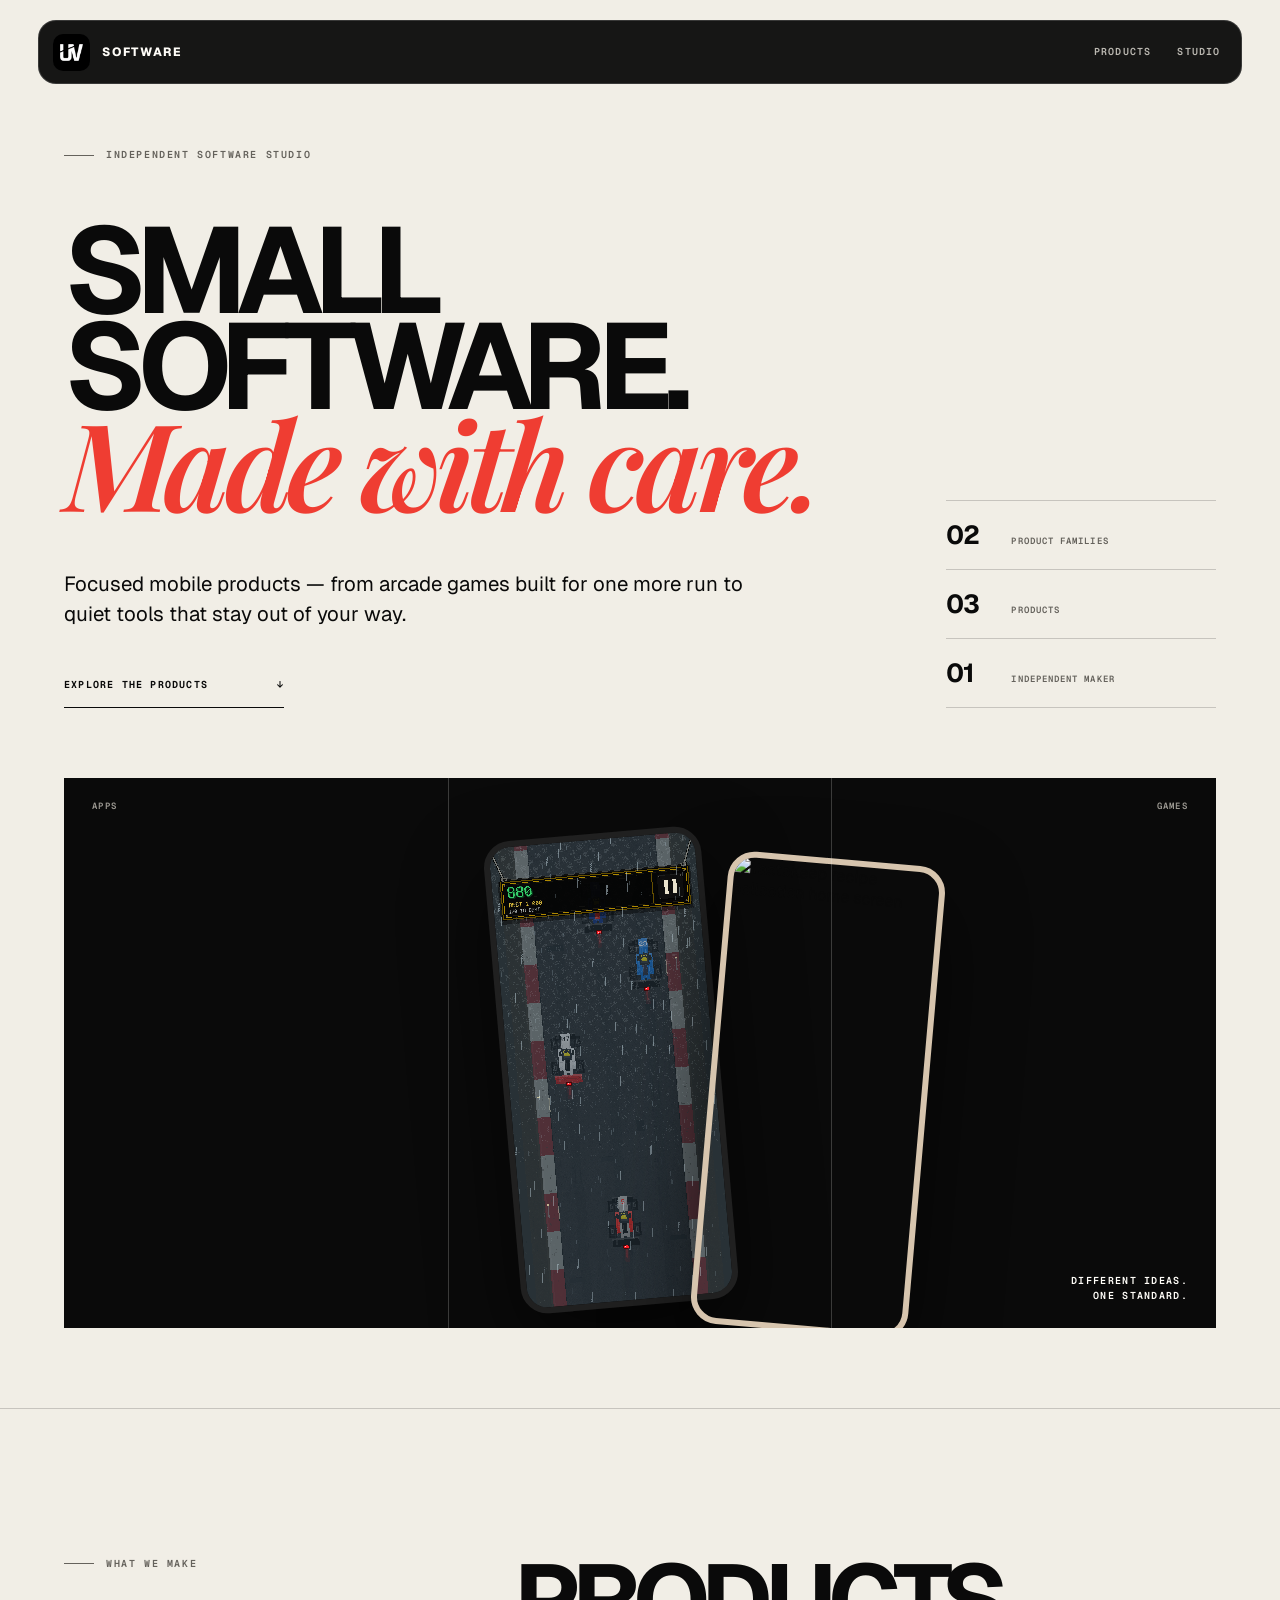
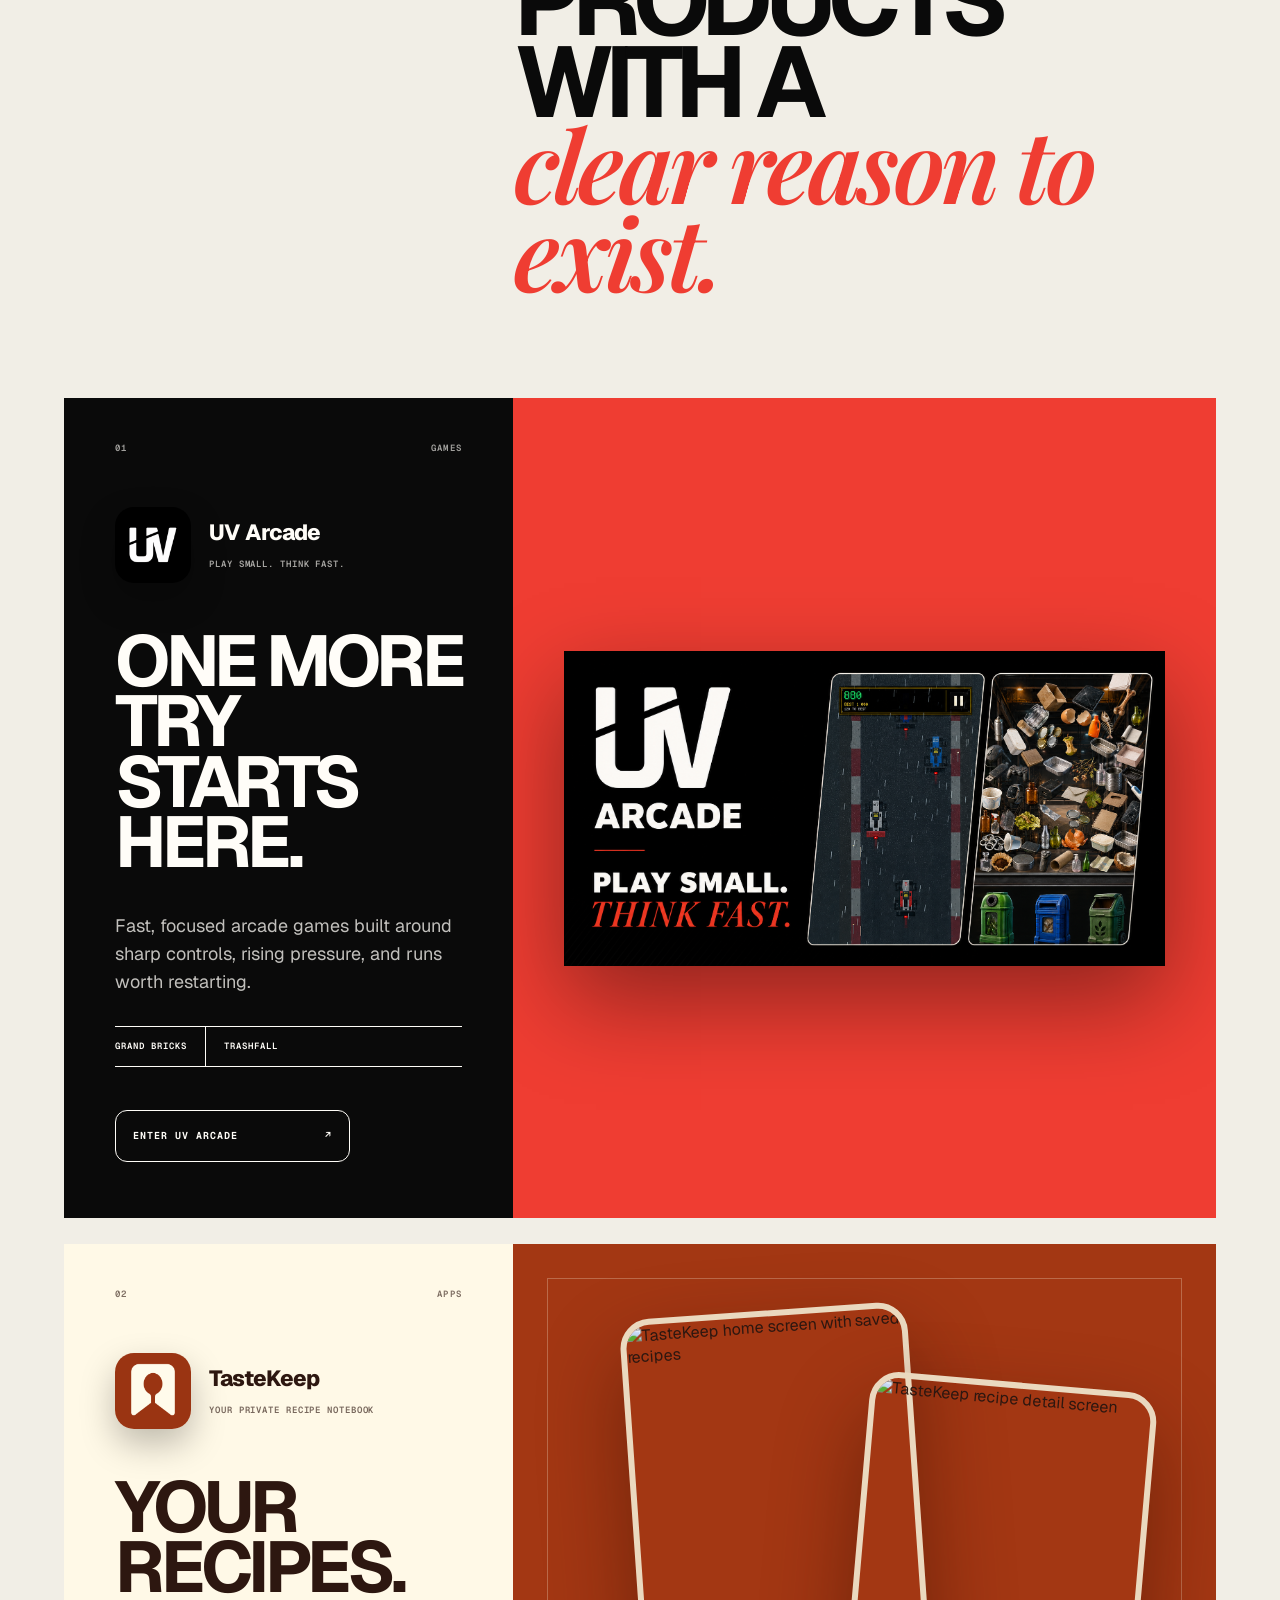
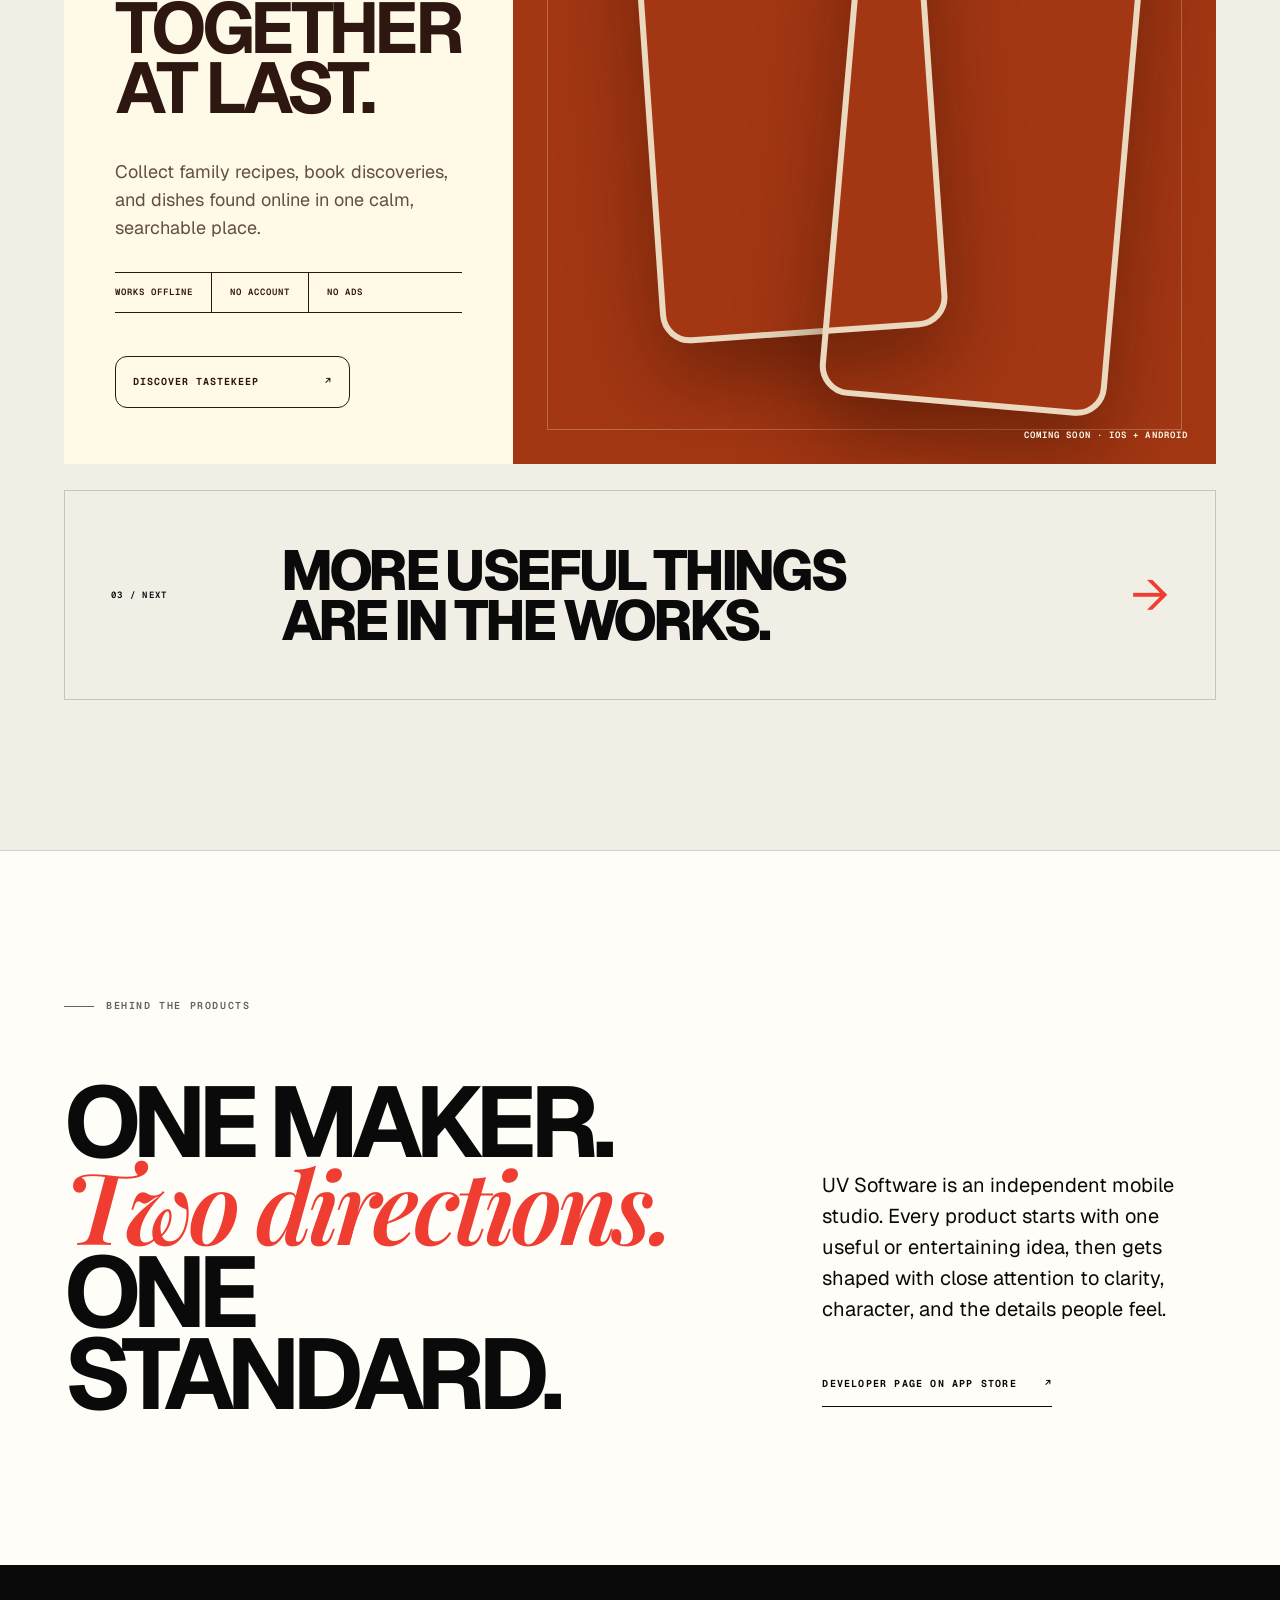
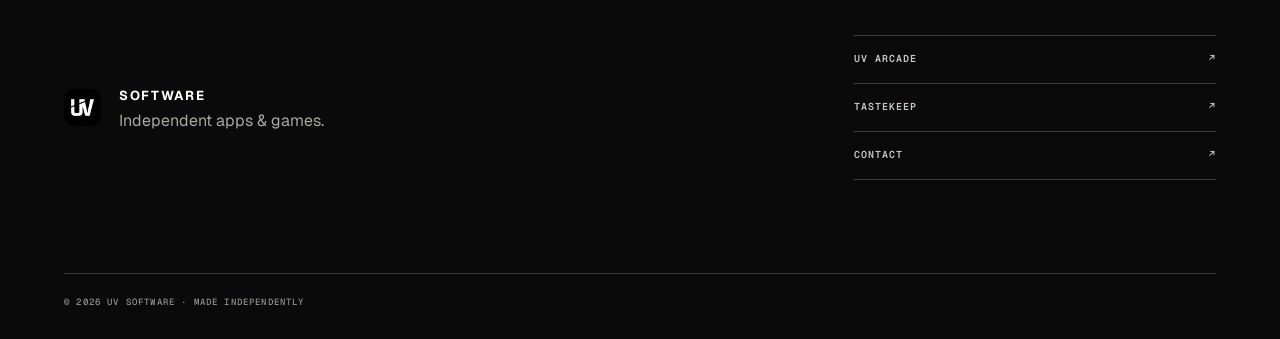
==== commit 438f4faf: "Unify UV Software brand mark" ====
--- a/index.html
+++ b/index.html
@@ -27,7 +27,7 @@
 
     <header class="site-header">
       <a class="brand" href="#top" aria-label="UV Software home">
-        <span class="brand-mark" aria-hidden="true">UV</span>
+        <img class="brand-mark" src="uv-arcade.png" width="37" height="37" alt="">
         <span>SOFTWARE</span>
       </a>
       <nav aria-label="Main navigation">
@@ -133,7 +133,7 @@
 
     <footer>
       <div class="footer-brand">
-        <span class="brand-mark" aria-hidden="true">UV</span>
+        <img class="brand-mark" src="uv-arcade.png" width="37" height="37" alt="">
         <div><strong>SOFTWARE</strong><p>Independent apps &amp; games.</p></div>
       </div>
       <div class="footer-links">
--- a/portfolio.css
+++ b/portfolio.css
@@ -40,7 +40,7 @@
   border-radius: 18px;
 }
 .brand { display: flex; align-items: center; gap: 12px; font-size: 12px; font-weight: 800; letter-spacing: .14em; }
-.brand-mark { width: 37px; height: 37px; display: grid; place-items: center; color: var(--ink); background: var(--white); border-radius: 10px; font-size: 13px; font-weight: 900; letter-spacing: -.06em; }
+.brand-mark { width: 37px; height: 37px; display: block; object-fit: cover; border-radius: 10px; }
 .site-header nav { display: flex; gap: 26px; }
 .site-header nav a { min-height: 44px; display: flex; align-items: center; color: #bbb8b1; font: 600 10px/1 var(--mono); text-transform: uppercase; letter-spacing: .12em; transition: color .2s ease; }
 .site-header nav a:hover { color: var(--white); }
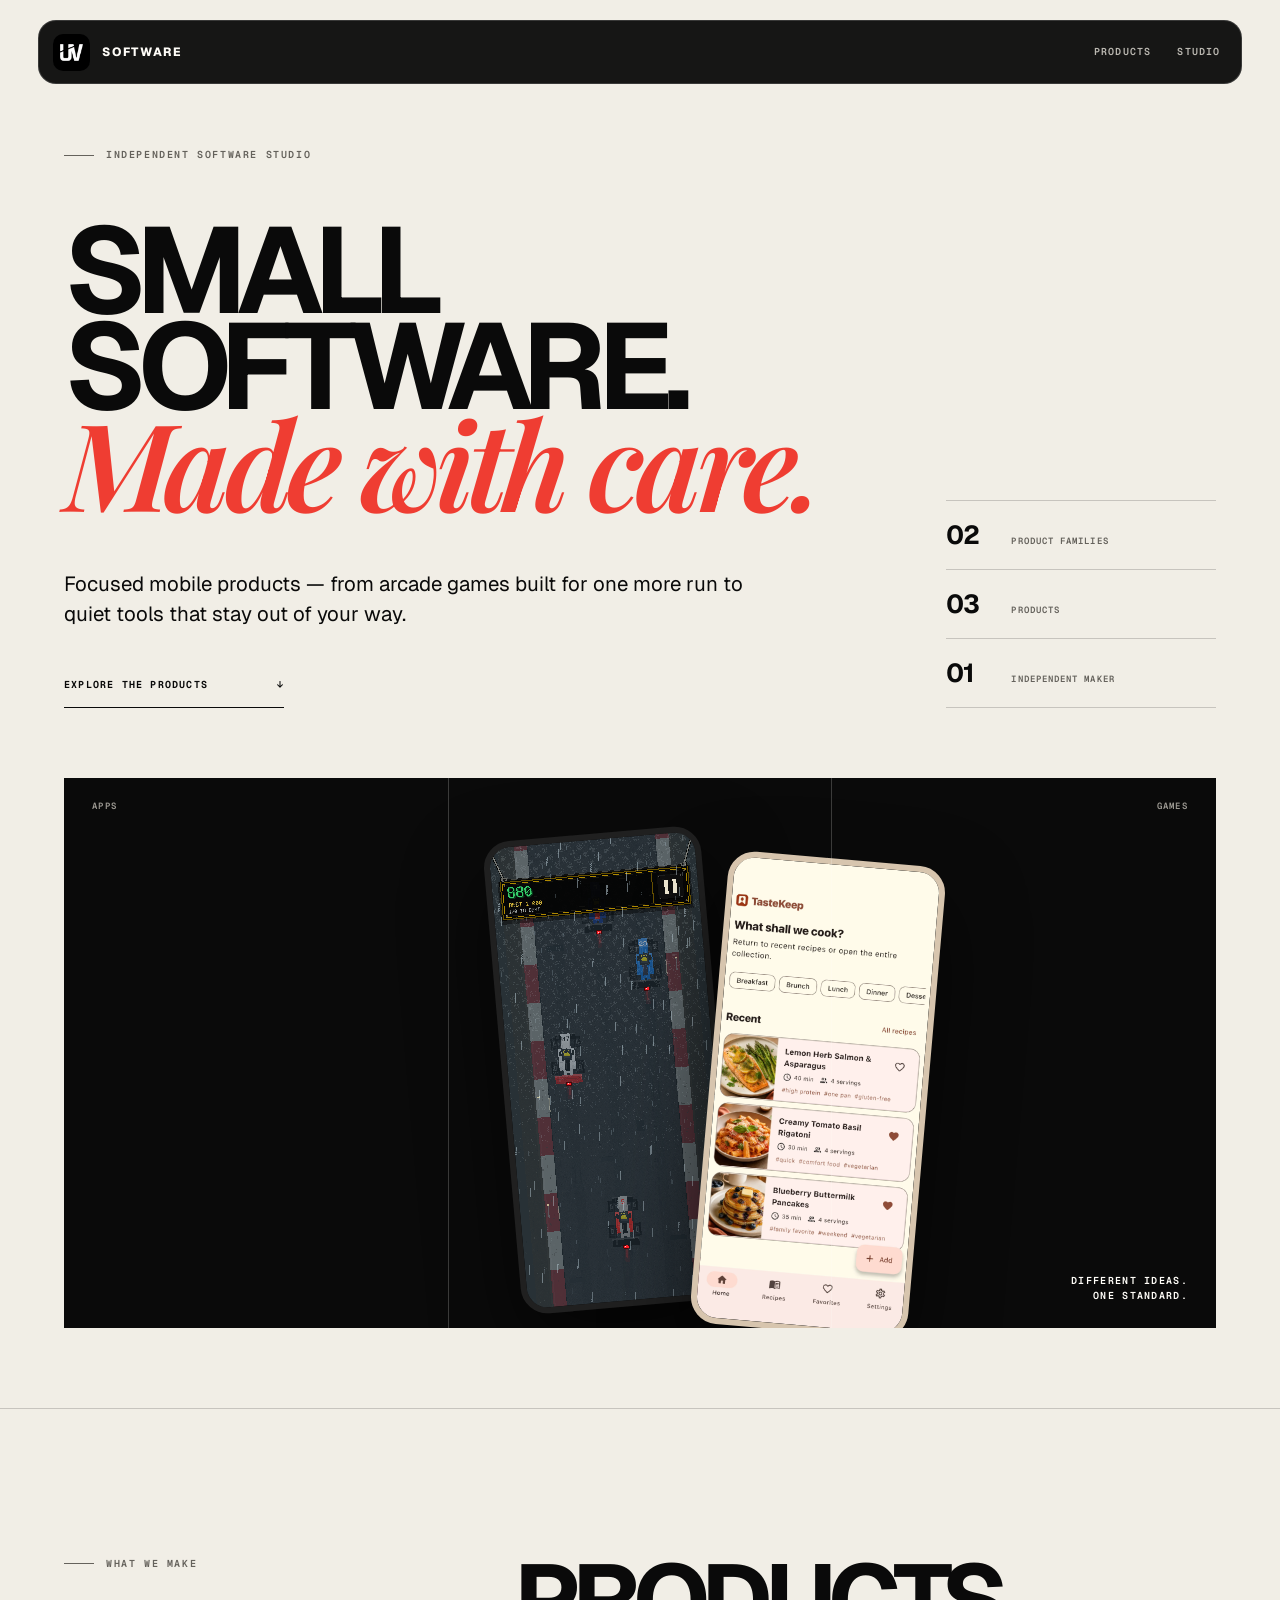
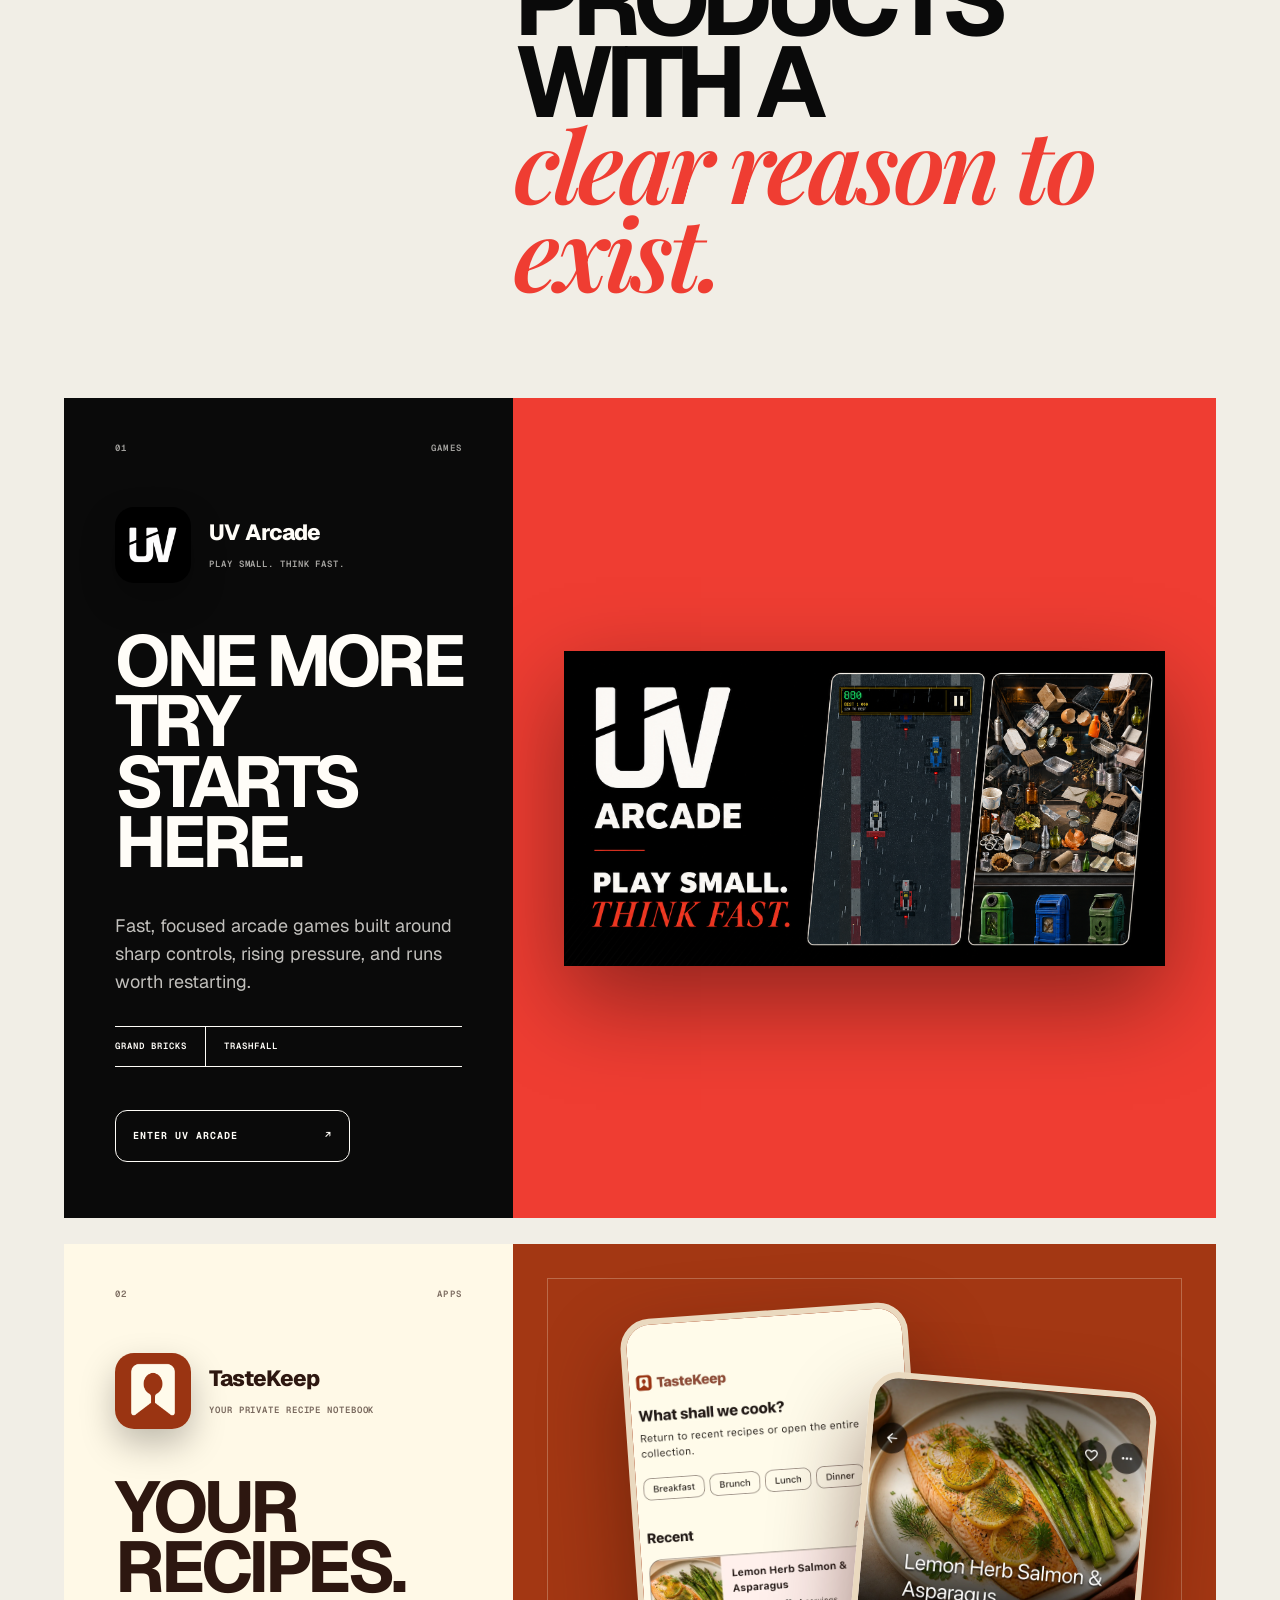
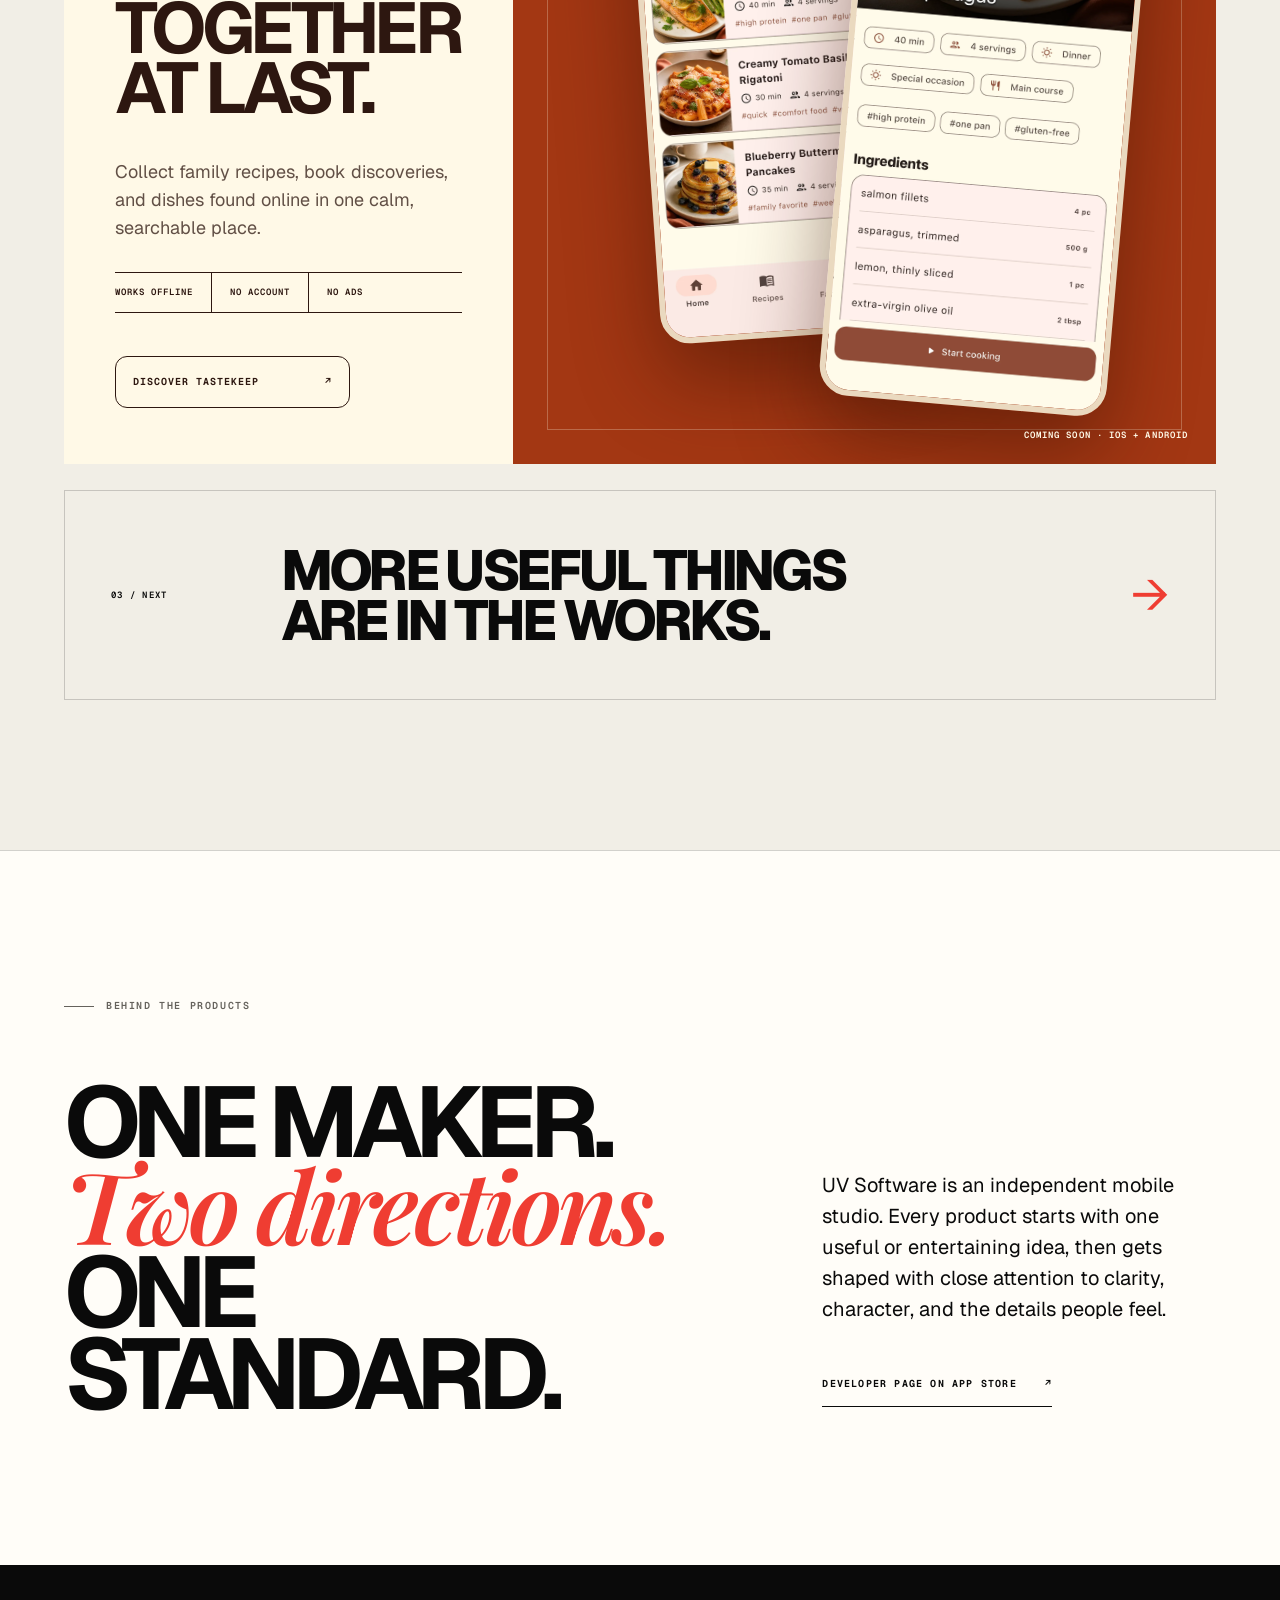
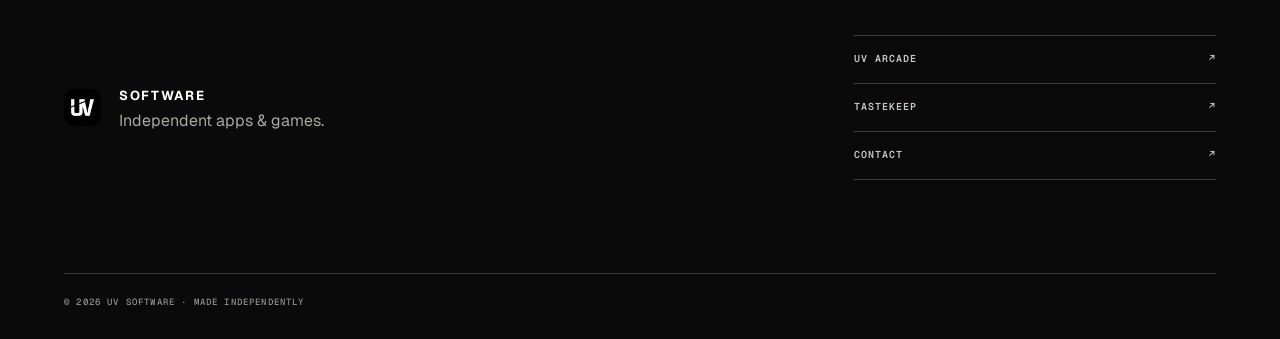
==== commit b08b72d2: "Fix TasteKeep image paths" ====
--- a/index.html
+++ b/index.html
@@ -57,7 +57,7 @@
             <img src="grand-bricks-rain.png" alt="Grand Bricks racing gameplay in the rain">
           </figure>
           <figure class="hero-phone hero-phone-app">
-            <img src="tastekeep-home.png" alt="TasteKeep recipe collection home screen">
+            <img src="tastekeep-home.webp" alt="TasteKeep recipe collection home screen">
           </figure>
           <p class="canvas-note">Different ideas.<br>One standard.</p>
         </div>
@@ -106,8 +106,8 @@
             <a class="card-link" href="tastekeep/index.html">Discover TasteKeep <span aria-hidden="true">↗</span></a>
           </div>
           <a class="product-visual tastekeep-visual" href="tastekeep/index.html" aria-label="Discover TasteKeep">
-            <figure class="taste-phone taste-phone-home"><img src="tastekeep-home.png" alt="TasteKeep home screen with saved recipes"></figure>
-            <figure class="taste-phone taste-phone-detail"><img src="tastekeep-recipe.png" alt="TasteKeep recipe detail screen"></figure>
+            <figure class="taste-phone taste-phone-home"><img src="tastekeep-home.webp" alt="TasteKeep home screen with saved recipes"></figure>
+            <figure class="taste-phone taste-phone-detail"><img src="tastekeep-recipe.webp" alt="TasteKeep recipe detail screen"></figure>
             <span class="visual-status">Coming soon · iOS + Android</span>
           </a>
         </article>
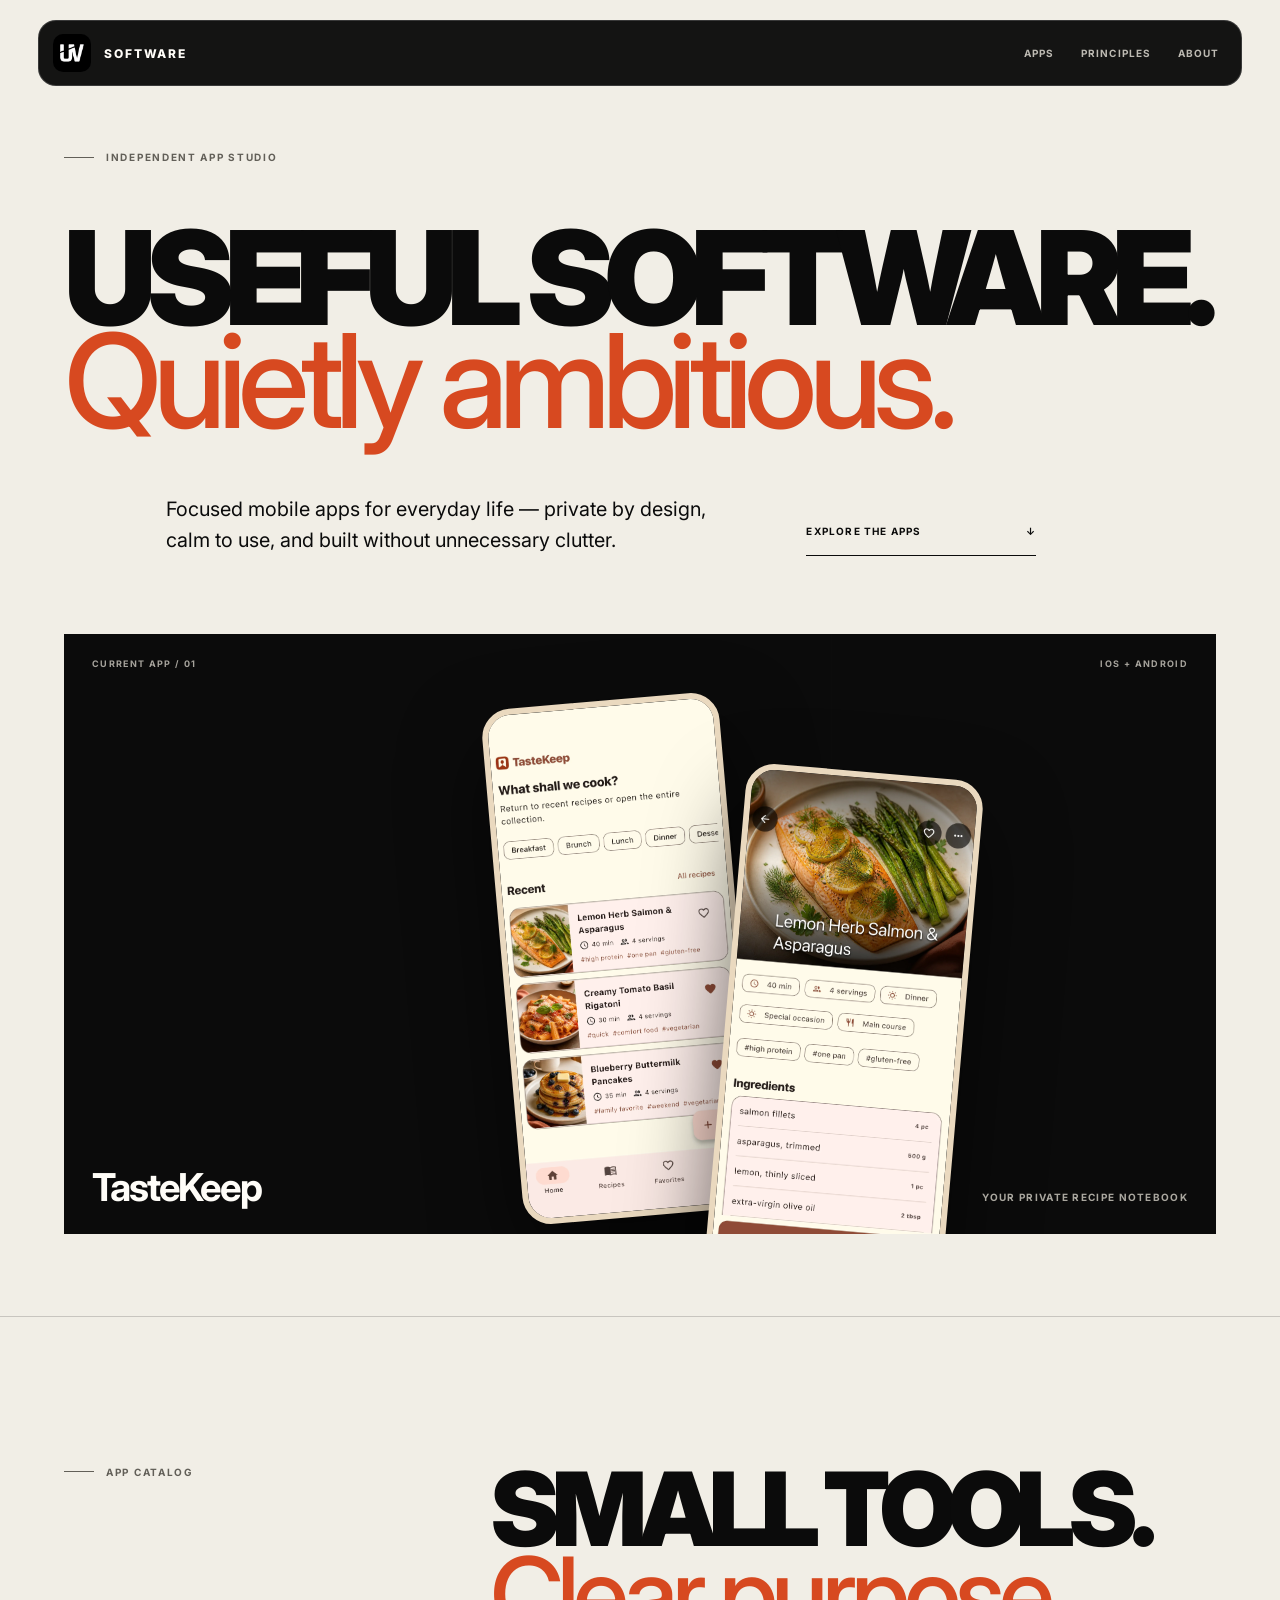
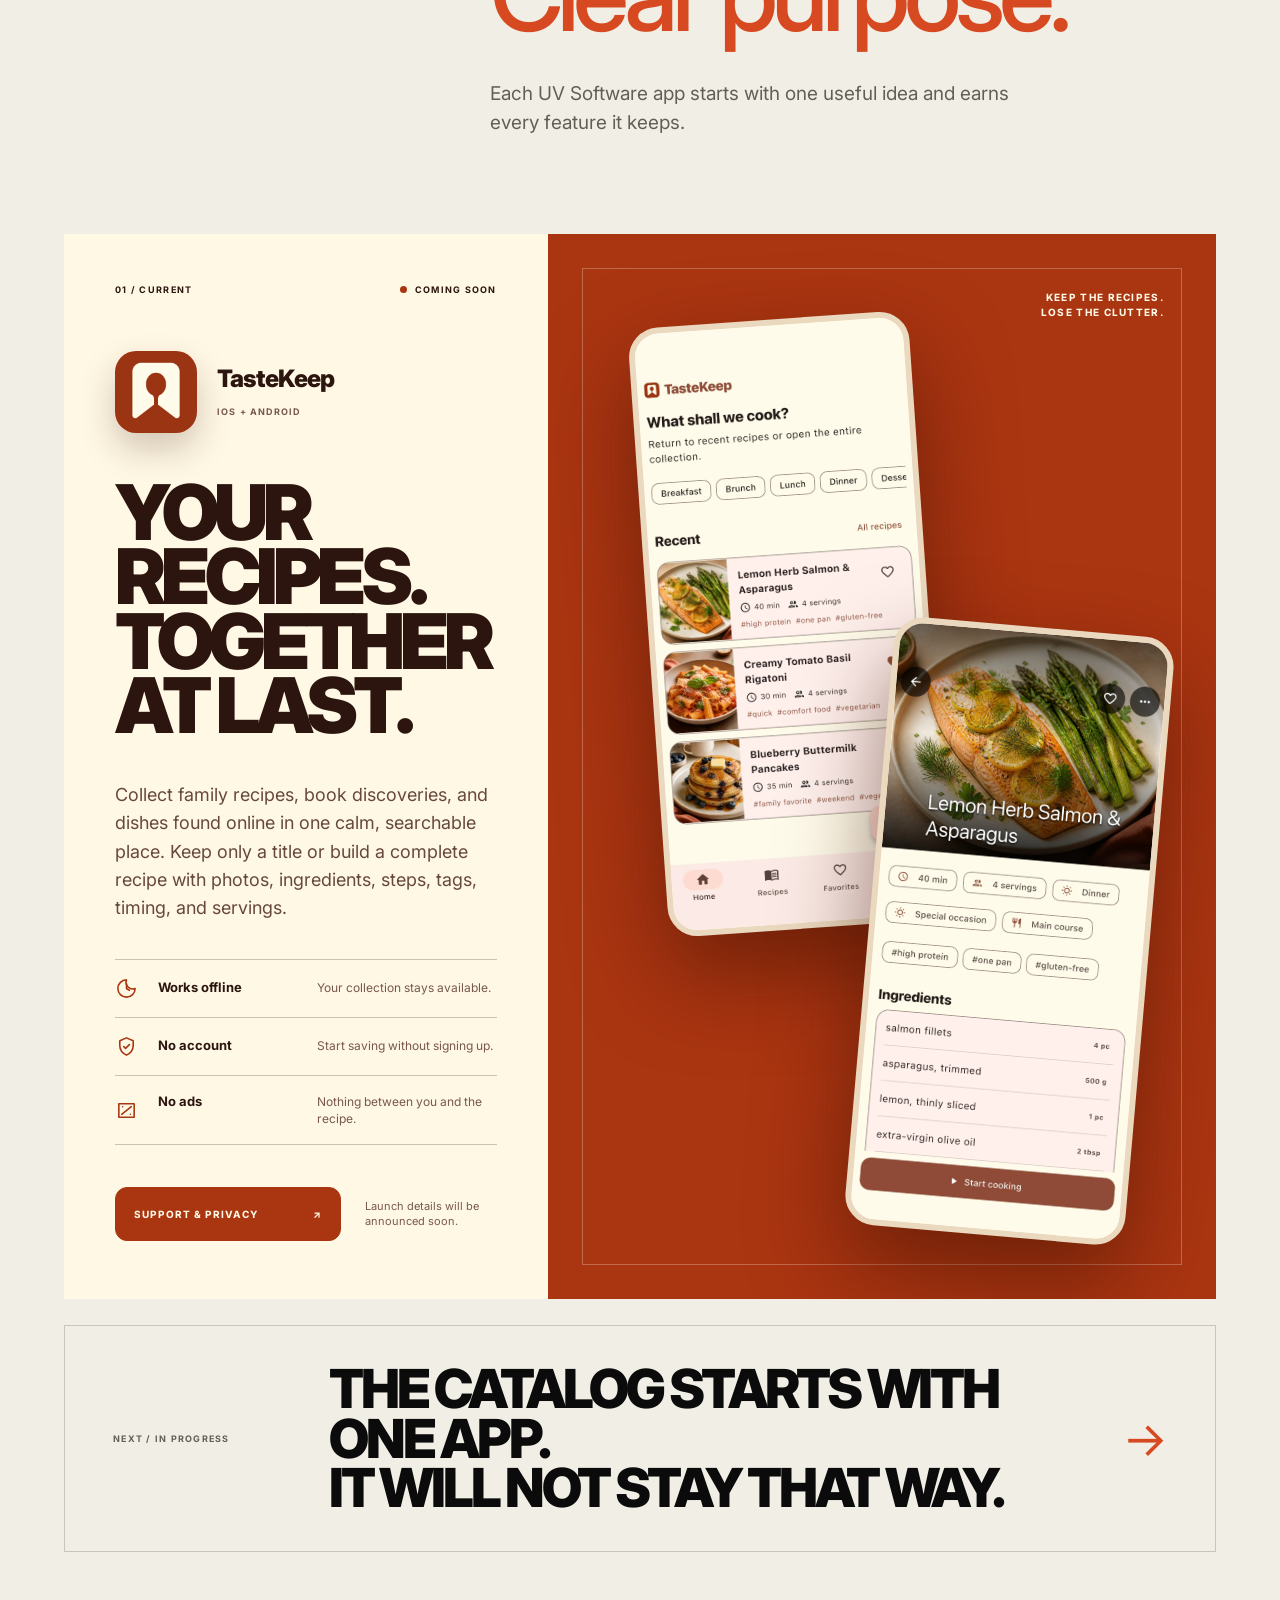
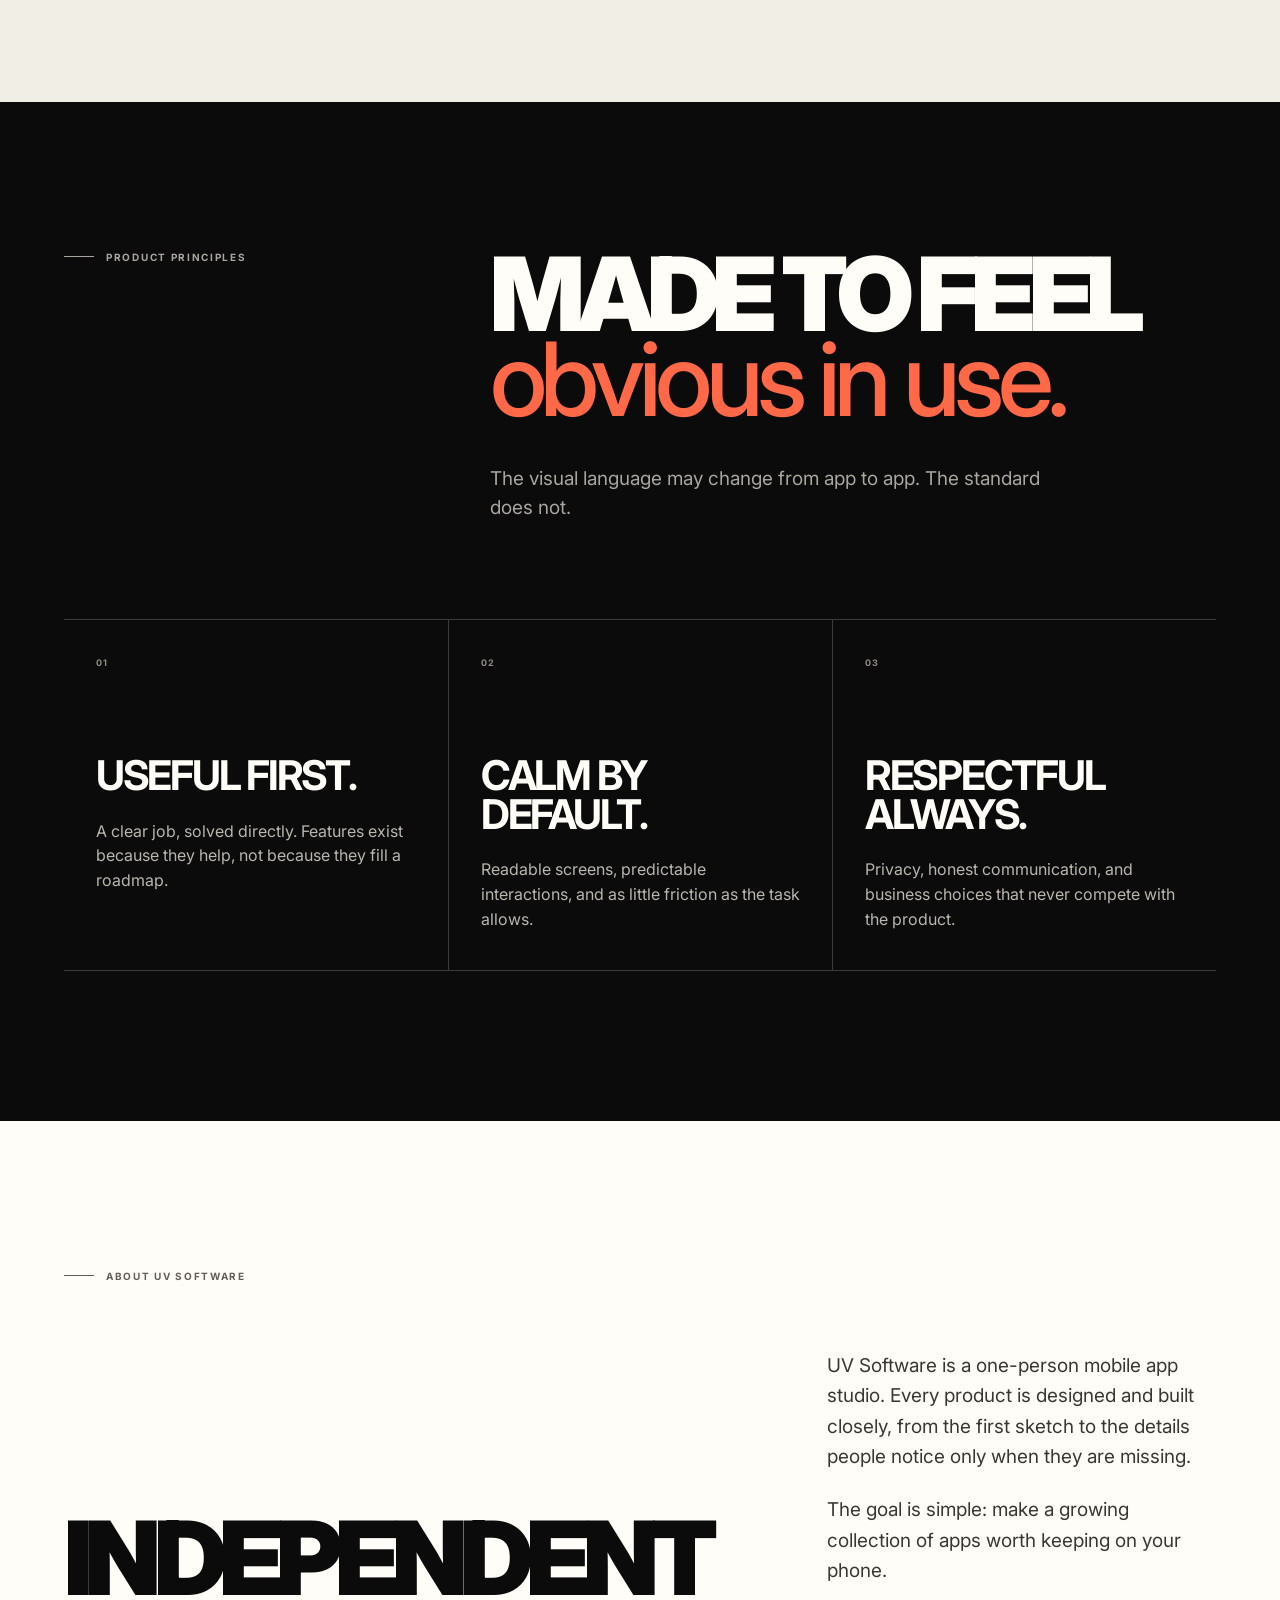
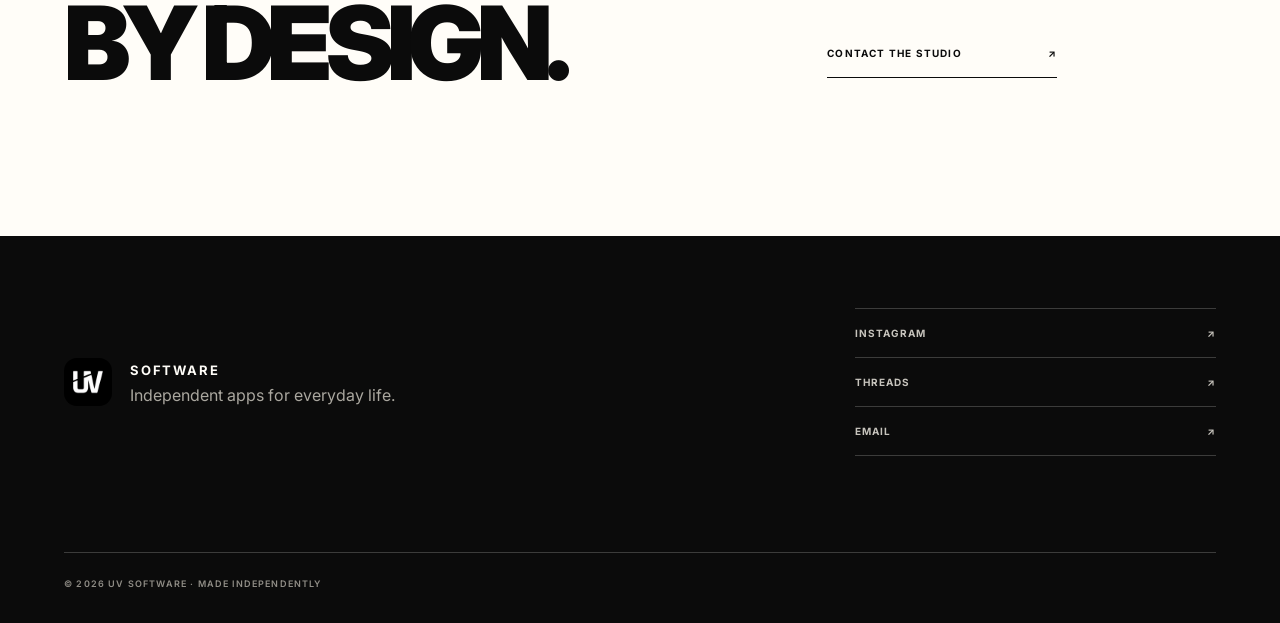
==== commit 81aff87f: "Refocus UV Software on mobile apps" ====
--- a/index.html
+++ b/index.html
@@ -3,23 +3,23 @@
   <head>
     <meta charset="utf-8">
     <meta name="viewport" content="width=device-width, initial-scale=1">
-    <title>UV Software — Independent Apps &amp; Games</title>
-    <meta name="description" content="UV Software is an independent studio making focused mobile apps and games, including UV Arcade and TasteKeep.">
+    <title>UV Software — Independent Mobile Apps</title>
+    <meta name="description" content="UV Software creates thoughtful mobile apps for everyday life. Discover TasteKeep, a private recipe notebook for iOS and Android.">
     <link rel="canonical" href="https://queeselamor.github.io/uvsoftware/">
-    <link rel="icon" href="uv-arcade.png">
-    <link rel="apple-touch-icon" href="uv-arcade.png">
-    <link rel="stylesheet" href="portfolio.css">
-    <meta property="og:title" content="UV Software — Independent Apps &amp; Games">
-    <meta property="og:description" content="Focused mobile products, carefully made by one independent developer.">
+    <link rel="icon" href="uv-software.png">
+    <link rel="apple-touch-icon" href="uv-software.png">
+    <link rel="stylesheet" href="styles.css">
+    <meta property="og:title" content="UV Software — Independent Mobile Apps">
+    <meta property="og:description" content="Focused mobile apps for everyday life, made independently and designed with care.">
     <meta property="og:type" content="website">
     <meta property="og:url" content="https://queeselamor.github.io/uvsoftware/">
     <meta property="og:image" content="https://queeselamor.github.io/uvsoftware/uv-software-og.png">
     <meta property="og:image:width" content="1536">
     <meta property="og:image:height" content="864">
-    <meta property="og:image:alt" content="UV Software mobile products">
+    <meta property="og:image:alt" content="UV Software and TasteKeep">
     <meta name="twitter:card" content="summary_large_image">
-    <meta name="twitter:title" content="UV Software — Independent Apps &amp; Games">
-    <meta name="twitter:description" content="Focused mobile products, carefully made by one independent developer.">
+    <meta name="twitter:title" content="UV Software — Independent Mobile Apps">
+    <meta name="twitter:description" content="Focused mobile apps for everyday life, made independently and designed with care.">
     <meta name="twitter:image" content="https://queeselamor.github.io/uvsoftware/uv-software-og.png">
   </head>
   <body>
@@ -27,105 +27,144 @@
 
     <header class="site-header">
       <a class="brand" href="#top" aria-label="UV Software home">
-        <img class="brand-mark" src="uv-arcade.png" width="37" height="37" alt="">
+        <img src="uv-software.png" width="38" height="38" alt="">
         <span>SOFTWARE</span>
       </a>
       <nav aria-label="Main navigation">
-        <a href="#products">Products</a>
-        <a href="#maker">Studio</a>
+        <a href="#apps">Apps</a>
+        <a href="#principles">Principles</a>
+        <a href="#about">About</a>
       </nav>
     </header>
 
     <main id="content">
       <section class="hero" id="top" aria-labelledby="hero-title">
-        <p class="eyebrow"><span aria-hidden="true"></span>Independent software studio</p>
-        <div class="hero-grid">
-          <div class="hero-copy">
-            <h1 id="hero-title">Small software.<br><em>Made with care.</em></h1>
-            <p>Focused mobile products — from arcade games built for one more run to quiet tools that stay out of your way.</p>
-            <a class="text-link" href="#products">Explore the products <span aria-hidden="true">↓</span></a>
-          </div>
-          <div class="hero-index" aria-label="Current product families">
-            <div><strong>02</strong><span>product families</span></div>
-            <div><strong>03</strong><span>products</span></div>
-            <div><strong>01</strong><span>independent maker</span></div>
+        <div class="hero-copy">
+          <p class="eyebrow"><span aria-hidden="true"></span>Independent app studio</p>
+          <h1 id="hero-title">Useful software.<br><em>Quietly ambitious.</em></h1>
+          <div class="hero-intro">
+            <p>Focused mobile apps for everyday life — private by design, calm to use, and built without unnecessary clutter.</p>
+            <a class="text-link" href="#apps">Explore the apps <span aria-hidden="true">↓</span></a>
           </div>
         </div>
-        <div class="hero-canvas" aria-label="Preview of UV Software products">
-          <div class="canvas-label"><span>Apps</span><span>Games</span></div>
-          <figure class="hero-phone hero-phone-game">
-            <img src="grand-bricks-rain.png" alt="Grand Bricks racing gameplay in the rain">
+
+        <div class="hero-showcase" aria-label="TasteKeep app preview">
+          <div class="showcase-top">
+            <span>Current app / 01</span>
+            <span>iOS + Android</span>
+          </div>
+          <div class="showcase-grid" aria-hidden="true"></div>
+          <figure class="phone phone-home">
+            <img src="tastekeep-home.webp" alt="TasteKeep home screen with saved recipes">
           </figure>
-          <figure class="hero-phone hero-phone-app">
-            <img src="tastekeep-home.webp" alt="TasteKeep recipe collection home screen">
+          <figure class="phone phone-recipe">
+            <img src="tastekeep-recipe.webp" alt="TasteKeep recipe detail with ingredients">
           </figure>
-          <p class="canvas-note">Different ideas.<br>One standard.</p>
+          <div class="showcase-bottom">
+            <strong>TasteKeep</strong>
+            <span>Your private recipe notebook</span>
+          </div>
         </div>
       </section>
 
-      <section class="products" id="products" aria-labelledby="products-title">
+      <section class="catalog" id="apps" aria-labelledby="catalog-title">
         <div class="section-heading">
-          <p class="eyebrow"><span aria-hidden="true"></span>What we make</p>
-          <h2 id="products-title">Products with a<br><em>clear reason to exist.</em></h2>
+          <p class="eyebrow"><span aria-hidden="true"></span>App catalog</p>
+          <div>
+            <h2 id="catalog-title">Small tools.<br><em>Clear purpose.</em></h2>
+            <p>Each UV Software app starts with one useful idea and earns every feature it keeps.</p>
+          </div>
         </div>
 
-        <article class="product-card arcade-card">
-          <div class="product-copy">
-            <div class="product-number"><span>01</span><span>Games</span></div>
-            <div class="product-lockup">
-              <img src="uv-arcade.png" width="76" height="76" alt="UV Arcade logo">
-              <div><p>UV Arcade</p><span>Play small. Think fast.</span></div>
+        <article class="app-card" id="tastekeep" aria-labelledby="tastekeep-title">
+          <div class="app-copy">
+            <div class="app-meta">
+              <span>01 / Current</span>
+              <span class="status"><i aria-hidden="true"></i>Coming soon</span>
             </div>
-            <h3>One more try<br>starts here.</h3>
-            <p>Fast, focused arcade games built around sharp controls, rising pressure, and runs worth restarting.</p>
-            <ul class="product-list" aria-label="UV Arcade games">
-              <li>Grand Bricks</li>
-              <li>Trashfall</li>
+            <div class="app-lockup">
+              <img src="tastekeep-icon.png" width="82" height="82" alt="TasteKeep app icon">
+              <div>
+                <p>TasteKeep</p>
+                <span>iOS + Android</span>
+              </div>
+            </div>
+            <h3 id="tastekeep-title">Your recipes.<br>Together at last.</h3>
+            <p class="app-description">Collect family recipes, book discoveries, and dishes found online in one calm, searchable place. Keep only a title or build a complete recipe with photos, ingredients, steps, tags, timing, and servings.</p>
+            <ul class="app-features" aria-label="TasteKeep highlights">
+              <li>
+                <svg viewBox="0 0 24 24" aria-hidden="true"><path d="M12 3a9 9 0 1 0 9 9 7 7 0 0 1-9-9Z"/><path d="M12 7v5l3 2"/></svg>
+                <span><strong>Works offline</strong><small>Your collection stays available.</small></span>
+              </li>
+              <li>
+                <svg viewBox="0 0 24 24" aria-hidden="true"><path d="M12 3 5 6v5c0 4.6 2.9 8.1 7 10 4.1-1.9 7-5.4 7-10V6l-7-3Z"/><path d="m9 12 2 2 4-4"/></svg>
+                <span><strong>No account</strong><small>Start saving without signing up.</small></span>
+              </li>
+              <li>
+                <svg viewBox="0 0 24 24" aria-hidden="true"><path d="M4 5h16v14H4z"/><path d="m7 16 10-8M8 8h.01M16 16h.01"/></svg>
+                <span><strong>No ads</strong><small>Nothing between you and the recipe.</small></span>
+              </li>
             </ul>
-            <a class="card-link" href="arcade/index.html">Enter UV Arcade <span aria-hidden="true">↗</span></a>
+            <div class="app-actions">
+              <a class="button" href="https://queeselamor.github.io/tastekeep-support/" target="_blank" rel="noreferrer">Support &amp; privacy <span aria-hidden="true">↗</span></a>
+              <span>Launch details will be announced soon.</span>
+            </div>
           </div>
-          <a class="product-visual arcade-visual" href="arcade/index.html" aria-label="Explore UV Arcade games">
-            <img src="og.png" alt="UV Arcade with Grand Bricks and Trashfall gameplay">
-          </a>
+
+          <div class="app-visual" aria-label="TasteKeep screenshots">
+            <div class="visual-outline" aria-hidden="true"></div>
+            <figure class="product-phone product-phone-home">
+              <img src="tastekeep-home.webp" alt="TasteKeep recipe collection">
+            </figure>
+            <figure class="product-phone product-phone-recipe">
+              <img src="tastekeep-recipe.webp" alt="TasteKeep recipe details">
+            </figure>
+            <p>Keep the recipes.<br>Lose the clutter.</p>
+          </div>
         </article>
 
-        <article class="product-card tastekeep-card">
-          <div class="product-copy">
-            <div class="product-number"><span>02</span><span>Apps</span></div>
-            <div class="product-lockup">
-              <img src="tastekeep-icon.png" width="76" height="76" alt="TasteKeep app icon">
-              <div><p>TasteKeep</p><span>Your private recipe notebook</span></div>
-            </div>
-            <h3>Your recipes.<br>Together at last.</h3>
-            <p>Collect family recipes, book discoveries, and dishes found online in one calm, searchable place.</p>
-            <ul class="product-list" aria-label="TasteKeep highlights">
-              <li>Works offline</li>
-              <li>No account</li>
-              <li>No ads</li>
-            </ul>
-            <a class="card-link" href="tastekeep/index.html">Discover TasteKeep <span aria-hidden="true">↗</span></a>
-          </div>
-          <a class="product-visual tastekeep-visual" href="tastekeep/index.html" aria-label="Discover TasteKeep">
-            <figure class="taste-phone taste-phone-home"><img src="tastekeep-home.webp" alt="TasteKeep home screen with saved recipes"></figure>
-            <figure class="taste-phone taste-phone-detail"><img src="tastekeep-recipe.webp" alt="TasteKeep recipe detail screen"></figure>
-            <span class="visual-status">Coming soon · iOS + Android</span>
-          </a>
-        </article>
-
-        <div class="next-product" aria-label="More products are in development">
-          <span>03 / NEXT</span>
-          <p>More useful things<br>are in the works.</p>
+        <div class="catalog-note">
+          <span>Next / In progress</span>
+          <p>The catalog starts with one app.<br>It will not stay that way.</p>
           <span aria-hidden="true">→</span>
         </div>
       </section>
 
-      <section class="maker" id="maker" aria-labelledby="maker-title">
-        <p class="eyebrow"><span aria-hidden="true"></span>Behind the products</p>
-        <div class="maker-grid">
-          <h2 id="maker-title">One maker.<br><em>Two directions.</em><br>One standard.</h2>
-          <div class="maker-copy">
-            <p>UV Software is an independent mobile studio. Every product starts with one useful or entertaining idea, then gets shaped with close attention to clarity, character, and the details people feel.</p>
-            <a class="text-link" href="https://apps.apple.com/by/developer/uladzislau-vyskvarka/id6786838191" target="_blank" rel="noreferrer">Developer page on App Store <span aria-hidden="true">↗</span></a>
+      <section class="principles" id="principles" aria-labelledby="principles-title">
+        <div class="section-heading principles-heading">
+          <p class="eyebrow"><span aria-hidden="true"></span>Product principles</p>
+          <div>
+            <h2 id="principles-title">Made to feel<br><em>obvious in use.</em></h2>
+            <p>The visual language may change from app to app. The standard does not.</p>
+          </div>
+        </div>
+        <div class="principle-grid">
+          <article>
+            <span>01</span>
+            <h3>Useful first.</h3>
+            <p>A clear job, solved directly. Features exist because they help, not because they fill a roadmap.</p>
+          </article>
+          <article>
+            <span>02</span>
+            <h3>Calm by default.</h3>
+            <p>Readable screens, predictable interactions, and as little friction as the task allows.</p>
+          </article>
+          <article>
+            <span>03</span>
+            <h3>Respectful always.</h3>
+            <p>Privacy, honest communication, and business choices that never compete with the product.</p>
+          </article>
+        </div>
+      </section>
+
+      <section class="about" id="about" aria-labelledby="about-title">
+        <p class="eyebrow"><span aria-hidden="true"></span>About UV Software</p>
+        <div class="about-grid">
+          <h2 id="about-title">Independent<br>by design.</h2>
+          <div class="about-copy">
+            <p>UV Software is a one-person mobile app studio. Every product is designed and built closely, from the first sketch to the details people notice only when they are missing.</p>
+            <p>The goal is simple: make a growing collection of apps worth keeping on your phone.</p>
+            <a class="text-link" href="mailto:uladzislau.vyskvarka@gmail.com">Contact the studio <span aria-hidden="true">↗</span></a>
           </div>
         </div>
       </section>
@@ -133,13 +172,13 @@
 
     <footer>
       <div class="footer-brand">
-        <img class="brand-mark" src="uv-arcade.png" width="37" height="37" alt="">
-        <div><strong>SOFTWARE</strong><p>Independent apps &amp; games.</p></div>
+        <img src="uv-software.png" width="48" height="48" alt="">
+        <div><strong>SOFTWARE</strong><p>Independent apps for everyday life.</p></div>
       </div>
-      <div class="footer-links">
-        <a href="arcade/index.html">UV Arcade <span>↗</span></a>
-        <a href="tastekeep/index.html">TasteKeep <span>↗</span></a>
-        <a href="mailto:uladzislau.vyskvarka@gmail.com">Contact <span>↗</span></a>
+      <div class="footer-links" aria-label="UV Software social profiles">
+        <a href="https://www.instagram.com/uv.software/" target="_blank" rel="noreferrer">Instagram <span>↗</span></a>
+        <a href="https://www.threads.com/@uv.software" target="_blank" rel="noreferrer">Threads <span>↗</span></a>
+        <a href="mailto:uladzislau.vyskvarka@gmail.com">Email <span>↗</span></a>
       </div>
       <p class="legal">© 2026 UV Software · Made independently</p>
     </footer>
--- a/styles.css
+++ b/styles.css
@@ -0,0 +1,213 @@
+@import url("https://fonts.googleapis.com/css2?family=Inter:wght@400;500;600;700;800;900&display=swap");
+
+:root {
+  --ink: #0b0b0b;
+  --ink-soft: #202020;
+  --paper: #f1eee6;
+  --white: #fffdf8;
+  --muted: #625f58;
+  --line: rgba(11, 11, 11, 0.18);
+  --line-light: rgba(255, 253, 248, 0.2);
+  --taste: #aa3511;
+  --taste-dark: #2b150e;
+  --taste-paper: #fff8e5;
+  --focus: #d74920;
+  --sans: "Inter", Arial, sans-serif;
+}
+
+* { box-sizing: border-box; }
+html { overflow-x: hidden; scroll-behavior: smooth; background: var(--ink); }
+body { margin: 0; overflow-x: hidden; color: var(--ink); background: var(--paper); font-family: var(--sans); }
+img { display: block; max-width: 100%; }
+a { color: inherit; text-decoration: none; cursor: pointer; }
+.skip-link { position: fixed; z-index: 100; top: 12px; left: 12px; padding: 12px 16px; color: var(--ink); background: var(--white); border: 1px solid var(--ink); border-radius: 10px; transform: translateY(-160%); transition: transform 200ms ease; }
+.skip-link:focus { transform: translateY(0); }
+
+.site-header {
+  position: absolute;
+  z-index: 50;
+  top: 20px;
+  left: clamp(14px, 3vw, 48px);
+  right: clamp(14px, 3vw, 48px);
+  height: 66px;
+  display: flex;
+  align-items: center;
+  justify-content: space-between;
+  padding: 0 21px 0 14px;
+  color: var(--white);
+  background: rgba(11, 11, 11, 0.96);
+  border: 1px solid rgba(255, 255, 255, 0.16);
+  border-radius: 18px;
+}
+.brand { min-height: 44px; display: flex; align-items: center; gap: 13px; font-size: 12px; font-weight: 800; letter-spacing: .15em; }
+.brand img { width: 38px; height: 38px; object-fit: cover; border-radius: 10px; }
+.site-header nav { display: flex; gap: 26px; }
+.site-header nav a { min-height: 44px; display: flex; align-items: center; color: #bdbab2; font-size: 10px; font-weight: 700; text-transform: uppercase; letter-spacing: .12em; transition: color 200ms ease; }
+.site-header nav a:hover { color: var(--white); }
+
+.eyebrow { display: flex; align-items: center; gap: 12px; margin: 0; color: var(--muted); font-size: 10px; font-weight: 700; line-height: 1; text-transform: uppercase; letter-spacing: .17em; }
+.eyebrow > span { width: 30px; height: 1px; background: currentColor; }
+.text-link { min-width: 230px; min-height: 48px; display: inline-flex; align-items: center; justify-content: space-between; gap: 28px; padding: 11px 0; border-bottom: 1px solid currentColor; font-size: 10px; font-weight: 700; line-height: 1.2; text-transform: uppercase; letter-spacing: .12em; transition: color 200ms ease, border-color 200ms ease; }
+.text-link:hover { color: var(--focus); }
+
+.hero { min-height: 1080px; padding: 152px clamp(20px, 5vw, 80px) 82px; border-bottom: 1px solid var(--line); }
+.hero-copy h1 { max-width: 1320px; margin: 64px 0 0; font-size: clamp(78px, 10.2vw, 174px); line-height: .79; font-weight: 900; letter-spacing: -.078em; text-transform: uppercase; }
+.hero-copy h1 em { display: block; color: var(--focus); font-style: normal; font-weight: 500; letter-spacing: -.066em; text-transform: none; }
+.hero-intro { max-width: 870px; display: grid; grid-template-columns: 1fr auto; gap: 70px; align-items: end; margin: 62px 0 78px 8vw; }
+.hero-intro p { margin: 0; font-size: clamp(18px, 1.55vw, 23px); line-height: 1.55; }
+
+.hero-showcase { position: relative; min-height: 600px; overflow: hidden; color: var(--white); background: var(--ink); }
+.showcase-grid { position: absolute; inset: 0; background-image: linear-gradient(to right, transparent calc(33.333% - .5px), var(--line-light) 33.333%, transparent calc(33.333% + .5px)), linear-gradient(to right, transparent calc(66.666% - .5px), var(--line-light) 66.666%, transparent calc(66.666% + .5px)); }
+.showcase-top { position: absolute; z-index: 4; top: 24px; left: 28px; right: 28px; display: flex; justify-content: space-between; color: #a6a39c; font-size: 9px; font-weight: 700; text-transform: uppercase; letter-spacing: .15em; }
+.phone { position: absolute; z-index: 2; margin: 0; width: 238px; aspect-ratio: 1320 / 2868; overflow: hidden; background: #171717; border: 6px solid #ead9bf; border-radius: 29px; box-shadow: 0 38px 82px rgba(0, 0, 0, .58); }
+.phone img { width: 100%; height: 100%; object-fit: cover; }
+.phone-home { top: 66px; left: 38%; transform: rotate(-5deg); }
+.phone-recipe { right: 22%; bottom: -54px; transform: rotate(5deg); }
+.showcase-bottom { position: absolute; z-index: 4; left: 28px; right: 28px; bottom: 24px; display: flex; align-items: baseline; justify-content: space-between; gap: 30px; }
+.showcase-bottom strong { font-size: clamp(26px, 3vw, 48px); letter-spacing: -.055em; }
+.showcase-bottom span { color: #aaa79f; font-size: 10px; font-weight: 700; text-transform: uppercase; letter-spacing: .13em; }
+
+.catalog { padding: 150px clamp(20px, 5vw, 80px); }
+.section-heading { display: grid; grid-template-columns: .48fr 1fr; gap: 6vw; align-items: start; margin-bottom: 96px; }
+.section-heading h2, .about h2 { margin: 0; font-size: clamp(64px, 8vw, 132px); line-height: .83; font-weight: 900; letter-spacing: -.075em; text-transform: uppercase; }
+.section-heading h2 em { color: var(--focus); font-style: normal; font-weight: 500; letter-spacing: -.06em; text-transform: none; }
+.section-heading > div > p { max-width: 570px; margin: 42px 0 0; color: var(--muted); font-size: 19px; line-height: 1.55; }
+
+.app-card { min-height: 960px; display: grid; grid-template-columns: minmax(420px, .84fr) minmax(0, 1.16fr); color: var(--taste-dark); background: var(--taste-paper); }
+.app-copy { min-width: 0; display: flex; flex-direction: column; align-items: flex-start; padding: 50px clamp(30px, 4vw, 68px) 58px; }
+.app-meta { width: 100%; display: flex; justify-content: space-between; gap: 22px; margin-bottom: 56px; font-size: 9px; font-weight: 700; text-transform: uppercase; letter-spacing: .14em; }
+.status { display: inline-flex; align-items: center; gap: 8px; }
+.status i { width: 7px; height: 7px; background: var(--taste); border-radius: 50%; }
+.app-lockup { display: flex; align-items: center; gap: 20px; margin-bottom: 48px; }
+.app-lockup img { flex: 0 0 auto; border-radius: 21px; box-shadow: 0 16px 34px rgba(55, 18, 7, .22); }
+.app-lockup p { margin: 0 0 6px; font-size: 24px; font-weight: 850; letter-spacing: -.045em; }
+.app-lockup span { color: #79584d; font-size: 9px; font-weight: 700; text-transform: uppercase; letter-spacing: .12em; }
+.app-copy h3 { margin: 0; font-size: clamp(58px, 6vw, 100px); line-height: .84; font-weight: 900; letter-spacing: -.067em; text-transform: uppercase; }
+.app-description { max-width: 580px; margin: 42px 0 36px; color: #67483e; font-size: 18px; line-height: 1.58; }
+.app-features { width: 100%; margin: 0 0 42px; padding: 0; border-top: 1px solid rgba(43, 21, 14, .24); list-style: none; }
+.app-features li { display: grid; grid-template-columns: 28px 1fr; gap: 15px; align-items: center; padding: 17px 0; border-bottom: 1px solid rgba(43, 21, 14, .24); }
+.app-features svg { width: 23px; height: 23px; fill: none; stroke: var(--taste); stroke-width: 1.65; stroke-linecap: round; stroke-linejoin: round; }
+.app-features li > span { display: grid; grid-template-columns: 145px 1fr; gap: 14px; align-items: baseline; }
+.app-features strong { font-size: 13px; }
+.app-features small { color: #79584d; font-size: 12px; line-height: 1.4; }
+.app-actions { width: 100%; display: flex; align-items: center; gap: 24px; margin-top: auto; }
+.button { min-width: 226px; min-height: 54px; display: flex; align-items: center; justify-content: space-between; gap: 28px; padding: 0 18px; color: var(--taste-paper); background: var(--taste); border: 1px solid var(--taste); border-radius: 12px; font-size: 10px; font-weight: 750; text-transform: uppercase; letter-spacing: .1em; transition: color 200ms ease, background 200ms ease; }
+.button:hover { color: var(--taste); background: transparent; }
+.app-actions > span { max-width: 190px; color: #79584d; font-size: 11px; line-height: 1.4; }
+
+.app-visual { position: relative; min-width: 0; overflow: hidden; background: var(--taste); }
+.visual-outline { position: absolute; inset: 34px; border: 1px solid rgba(255, 248, 229, .28); }
+.product-phone { position: absolute; z-index: 2; margin: 0; width: min(338px, 42%); aspect-ratio: 1320 / 2868; overflow: hidden; background: var(--taste-paper); border: 6px solid #ead9bf; border-radius: 30px; box-shadow: 0 40px 88px rgba(55, 14, 2, .5); transition: transform 260ms cubic-bezier(.16, 1, .3, 1); }
+.product-phone img { width: 100%; height: 100%; object-fit: cover; }
+.product-phone-home { top: 8%; left: 15%; transform: rotate(-4deg); }
+.product-phone-recipe { right: 10%; bottom: 6%; transform: rotate(5deg); }
+.app-visual:hover .product-phone-home { transform: rotate(-5deg) translateY(-5px); }
+.app-visual:hover .product-phone-recipe { transform: rotate(6deg) translateY(-5px); }
+.app-visual > p { position: absolute; z-index: 3; right: 52px; top: 56px; margin: 0; color: var(--taste-paper); text-align: right; font-size: 10px; font-weight: 750; line-height: 1.55; text-transform: uppercase; letter-spacing: .13em; }
+
+.catalog-note { min-height: 210px; display: grid; grid-template-columns: 180px 1fr auto; gap: 36px; align-items: center; margin-top: 26px; padding: 38px 48px; border: 1px solid var(--line); }
+.catalog-note > span:first-child { color: var(--muted); font-size: 9px; font-weight: 700; text-transform: uppercase; letter-spacing: .14em; }
+.catalog-note p { margin: 0; font-size: clamp(34px, 4.2vw, 68px); line-height: .92; font-weight: 850; letter-spacing: -.06em; text-transform: uppercase; }
+.catalog-note > span:last-child { color: var(--focus); font-size: 48px; }
+
+.principles { padding: 150px clamp(20px, 5vw, 80px); color: var(--white); background: var(--ink); }
+.principles .eyebrow, .principles .section-heading > div > p { color: #a9a69f; }
+.principles-heading h2 em { color: #ff6948; }
+.principle-grid { display: grid; grid-template-columns: repeat(3, 1fr); border-top: 1px solid var(--line-light); border-bottom: 1px solid var(--line-light); }
+.principle-grid article { min-height: 330px; padding: 30px 32px 38px; }
+.principle-grid article + article { border-left: 1px solid var(--line-light); }
+.principle-grid article > span { color: #8f8c85; font-size: 9px; font-weight: 700; letter-spacing: .15em; }
+.principle-grid h3 { margin: 86px 0 24px; font-size: clamp(31px, 3.2vw, 48px); line-height: .95; letter-spacing: -.055em; text-transform: uppercase; }
+.principle-grid p { max-width: 380px; margin: 0; color: #b9b6af; font-size: 16px; line-height: 1.55; }
+
+.about { padding: 150px clamp(20px, 5vw, 80px); color: var(--ink); background: var(--white); }
+.about-grid { display: grid; grid-template-columns: 1.2fr .72fr; gap: 9vw; align-items: end; margin-top: 70px; }
+.about-copy { padding-bottom: 8px; }
+.about-copy p { margin: 0 0 23px; color: #393733; font-size: 19px; line-height: 1.6; }
+.about-copy .text-link { margin-top: 20px; }
+
+footer { padding: 72px clamp(20px, 5vw, 80px) 34px; display: grid; grid-template-columns: 1fr minmax(260px, .5fr); gap: 68px; color: var(--white); background: var(--ink); }
+.footer-brand { display: flex; align-items: center; gap: 18px; }
+.footer-brand > img { width: 48px; height: 48px; object-fit: cover; border-radius: 13px; }
+.footer-brand strong { font-size: 13px; letter-spacing: .14em; }
+.footer-brand p { margin: 6px 0 0; color: #aaa79f; font-size: 16px; }
+.footer-links { border-top: 1px solid var(--line-light); }
+.footer-links a { min-height: 49px; display: flex; align-items: center; justify-content: space-between; color: #c7c4bd; border-bottom: 1px solid var(--line-light); font-size: 10px; font-weight: 700; text-transform: uppercase; letter-spacing: .11em; transition: color 200ms ease; }
+.footer-links a:hover { color: var(--white); }
+.legal { grid-column: 1 / -1; margin: 28px 0 0; padding-top: 25px; color: #918e87; border-top: 1px solid var(--line-light); font-size: 9px; font-weight: 600; text-transform: uppercase; letter-spacing: .13em; }
+
+@media (max-width: 1024px) {
+  .hero-intro { margin-left: 0; }
+  .phone-home { left: 31%; }
+  .phone-recipe { right: 17%; }
+  .section-heading { grid-template-columns: 1fr; }
+  .app-card { grid-template-columns: 1fr; }
+  .app-copy { min-height: 820px; }
+  .app-visual { min-height: 820px; }
+  .principle-grid { grid-template-columns: 1fr; }
+  .principle-grid article { min-height: 230px; }
+  .principle-grid article + article { border-top: 1px solid var(--line-light); border-left: 0; }
+  .principle-grid h3 { margin-top: 58px; }
+  .about-grid { grid-template-columns: 1fr; }
+  .about-copy { max-width: 660px; }
+}
+
+@media (max-width: 720px) {
+  .site-header { top: 12px; left: 12px; right: 12px; height: 58px; padding-right: 15px; border-radius: 15px; }
+  .brand { gap: 10px; font-size: 10px; }
+  .brand img { width: 34px; height: 34px; border-radius: 9px; }
+  .site-header nav { gap: 15px; }
+  .site-header nav a { font-size: 9px; }
+  .site-header nav a:nth-child(2) { display: none; }
+  .hero { min-height: auto; padding: 114px 20px 44px; }
+  .hero-copy h1 { margin-top: 46px; font-size: clamp(56px, 16.8vw, 86px); line-height: .82; }
+  .hero-intro { display: block; margin: 42px 0 54px; }
+  .hero-intro p { margin-bottom: 27px; font-size: 18px; }
+  .hero-showcase { min-height: 490px; }
+  .showcase-grid { background-image: linear-gradient(to right, transparent calc(50% - .5px), var(--line-light) 50%, transparent calc(50% + .5px)); }
+  .showcase-top { top: 18px; left: 17px; right: 17px; font-size: 8px; }
+  .phone { width: 43%; border-width: 5px; border-radius: 23px; }
+  .phone-home { top: 62px; left: 7%; }
+  .phone-recipe { right: 7%; bottom: 38px; }
+  .showcase-bottom { left: 17px; right: 17px; bottom: 14px; }
+  .showcase-bottom strong { font-size: 23px; }
+  .showcase-bottom span { display: none; }
+  .catalog, .principles { padding: 96px 12px; }
+  .section-heading { padding: 0 8px; margin-bottom: 65px; }
+  .section-heading h2, .about h2 { font-size: 51px; }
+  .section-heading > div > p { margin-top: 30px; font-size: 17px; }
+  .app-copy { min-height: 850px; padding: 42px 20px 47px; }
+  .app-meta { margin-bottom: 42px; }
+  .app-lockup { margin-bottom: 40px; }
+  .app-lockup img { width: 72px; height: 72px; border-radius: 18px; }
+  .app-copy h3 { font-size: 53px; }
+  .app-description { margin-top: 34px; font-size: 16px; }
+  .app-features li > span { grid-template-columns: 1fr; gap: 4px; }
+  .app-actions { align-items: flex-start; flex-direction: column; }
+  .app-actions > span { max-width: none; }
+  .app-visual { min-height: 650px; }
+  .visual-outline { inset: 18px; }
+  .product-phone { width: 46%; border-width: 5px; border-radius: 23px; }
+  .product-phone-home { top: 9%; left: 7%; }
+  .product-phone-recipe { right: 6%; bottom: 7%; }
+  .app-visual > p { top: 38px; right: 32px; font-size: 8px; }
+  .catalog-note { min-height: 190px; grid-template-columns: 1fr auto; padding: 29px 20px; }
+  .catalog-note > span:first-child { grid-column: 1 / -1; }
+  .catalog-note p { font-size: 36px; }
+  .principles-heading { padding-inline: 8px; }
+  .principle-grid article { min-height: 250px; padding: 28px 21px 34px; }
+  .principle-grid h3 { font-size: 37px; }
+  .about { padding: 100px 20px; }
+  .about-grid { margin-top: 48px; }
+  .about-copy p { font-size: 17px; }
+  footer { padding: 58px 20px 28px; grid-template-columns: 1fr; gap: 46px; }
+}
+
+@media (prefers-reduced-motion: no-preference) {
+  .hero-copy h1, .hero-intro, .hero-showcase { animation: rise-in 760ms cubic-bezier(.16, 1, .3, 1) both; }
+  .hero-intro { animation-delay: 80ms; }
+  .hero-showcase { animation-delay: 150ms; }
+}
+@keyframes rise-in { from { opacity: 0; transform: translateY(32px); } to { opacity: 1; transform: translateY(0); } }
+@media (prefers-reduced-motion: reduce) { html { scroll-behavior: auto; } *, *::before, *::after { animation-duration: .01ms !important; transition-duration: .01ms !important; } }
+:focus-visible { outline: 3px solid var(--focus); outline-offset: 5px; }
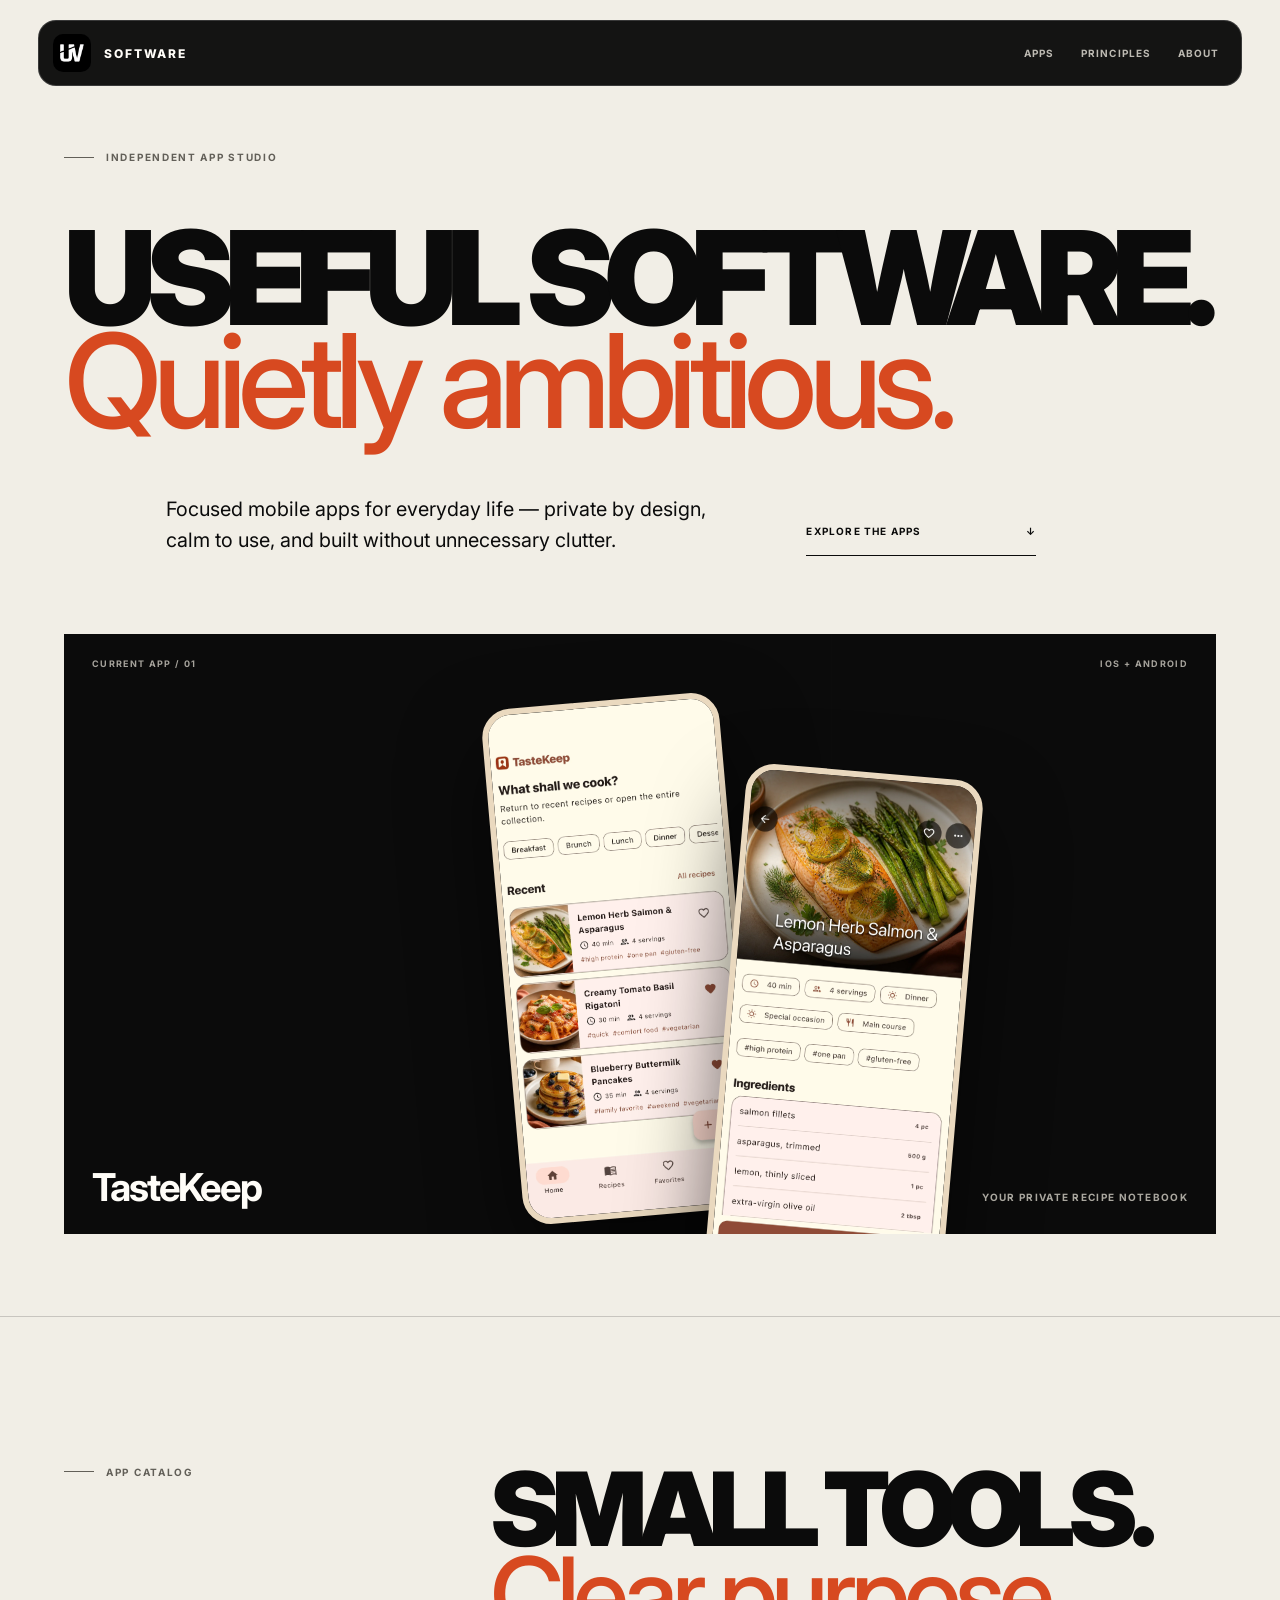
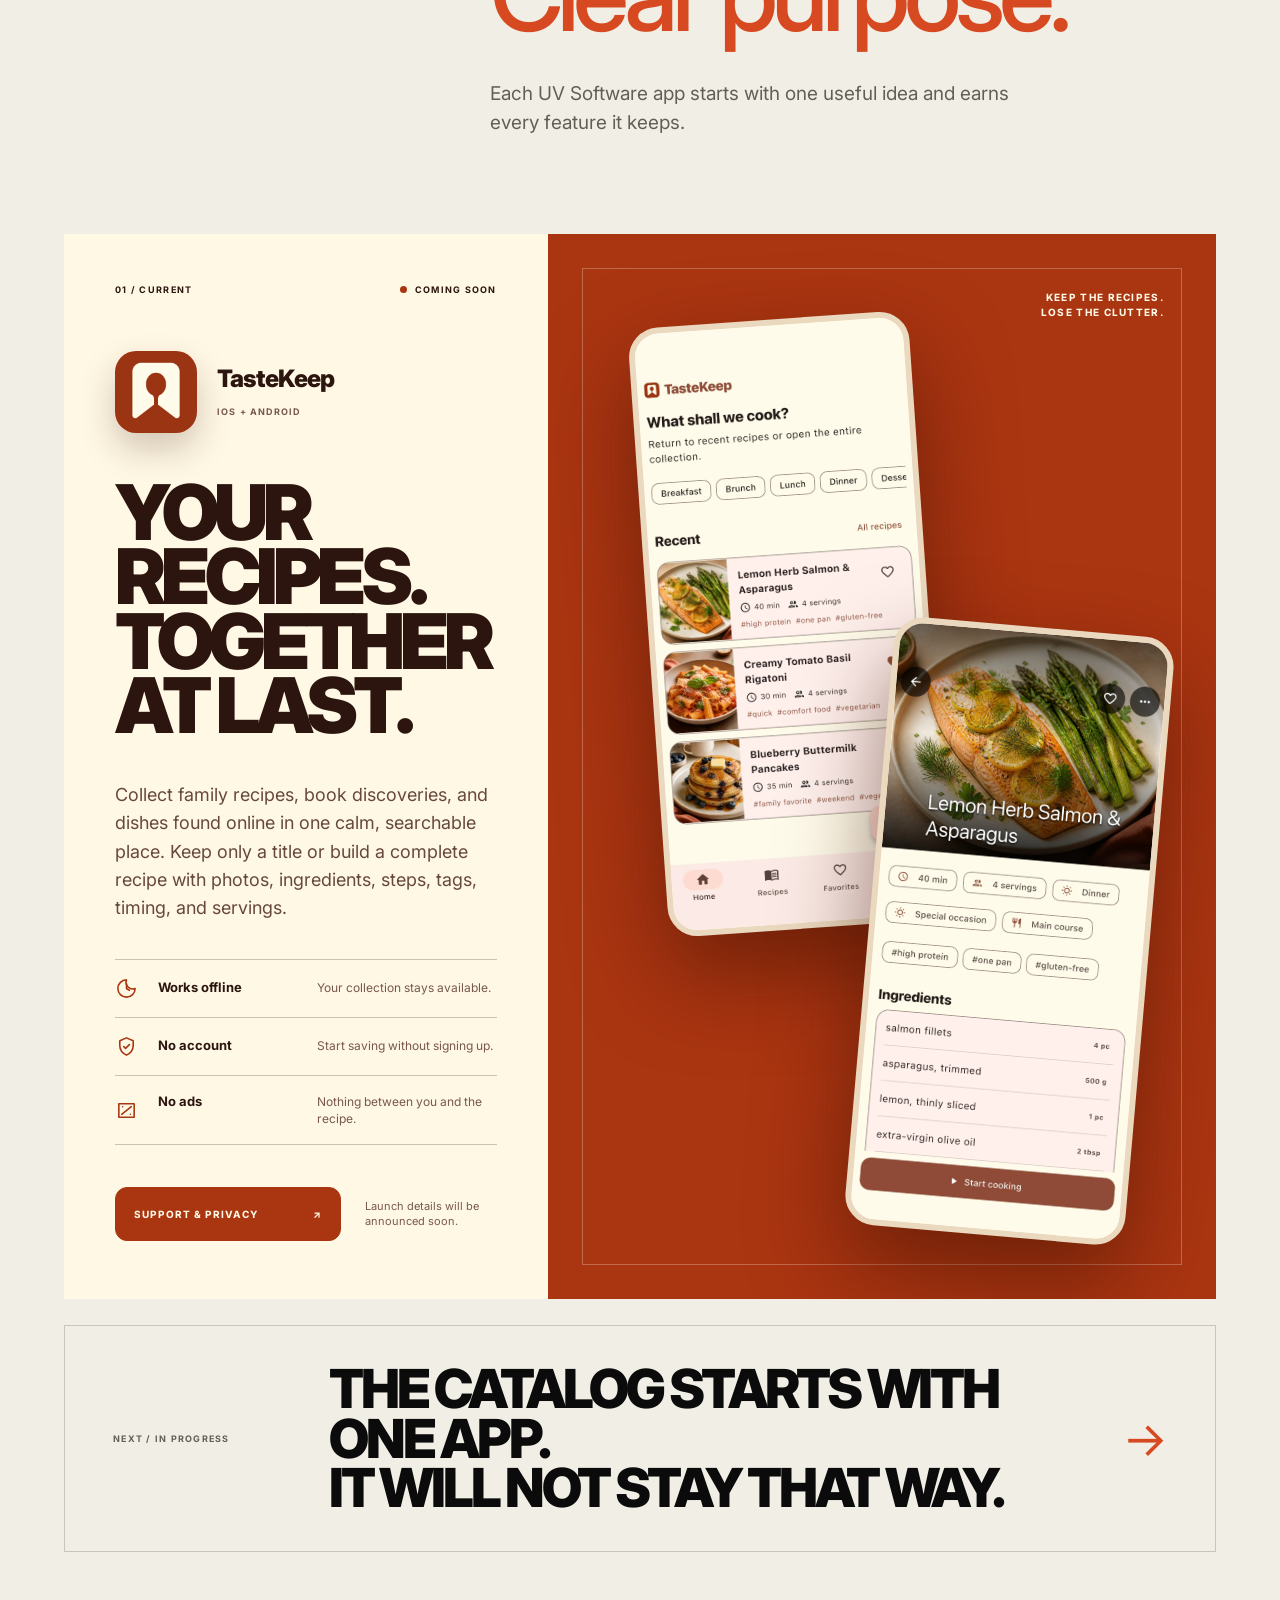
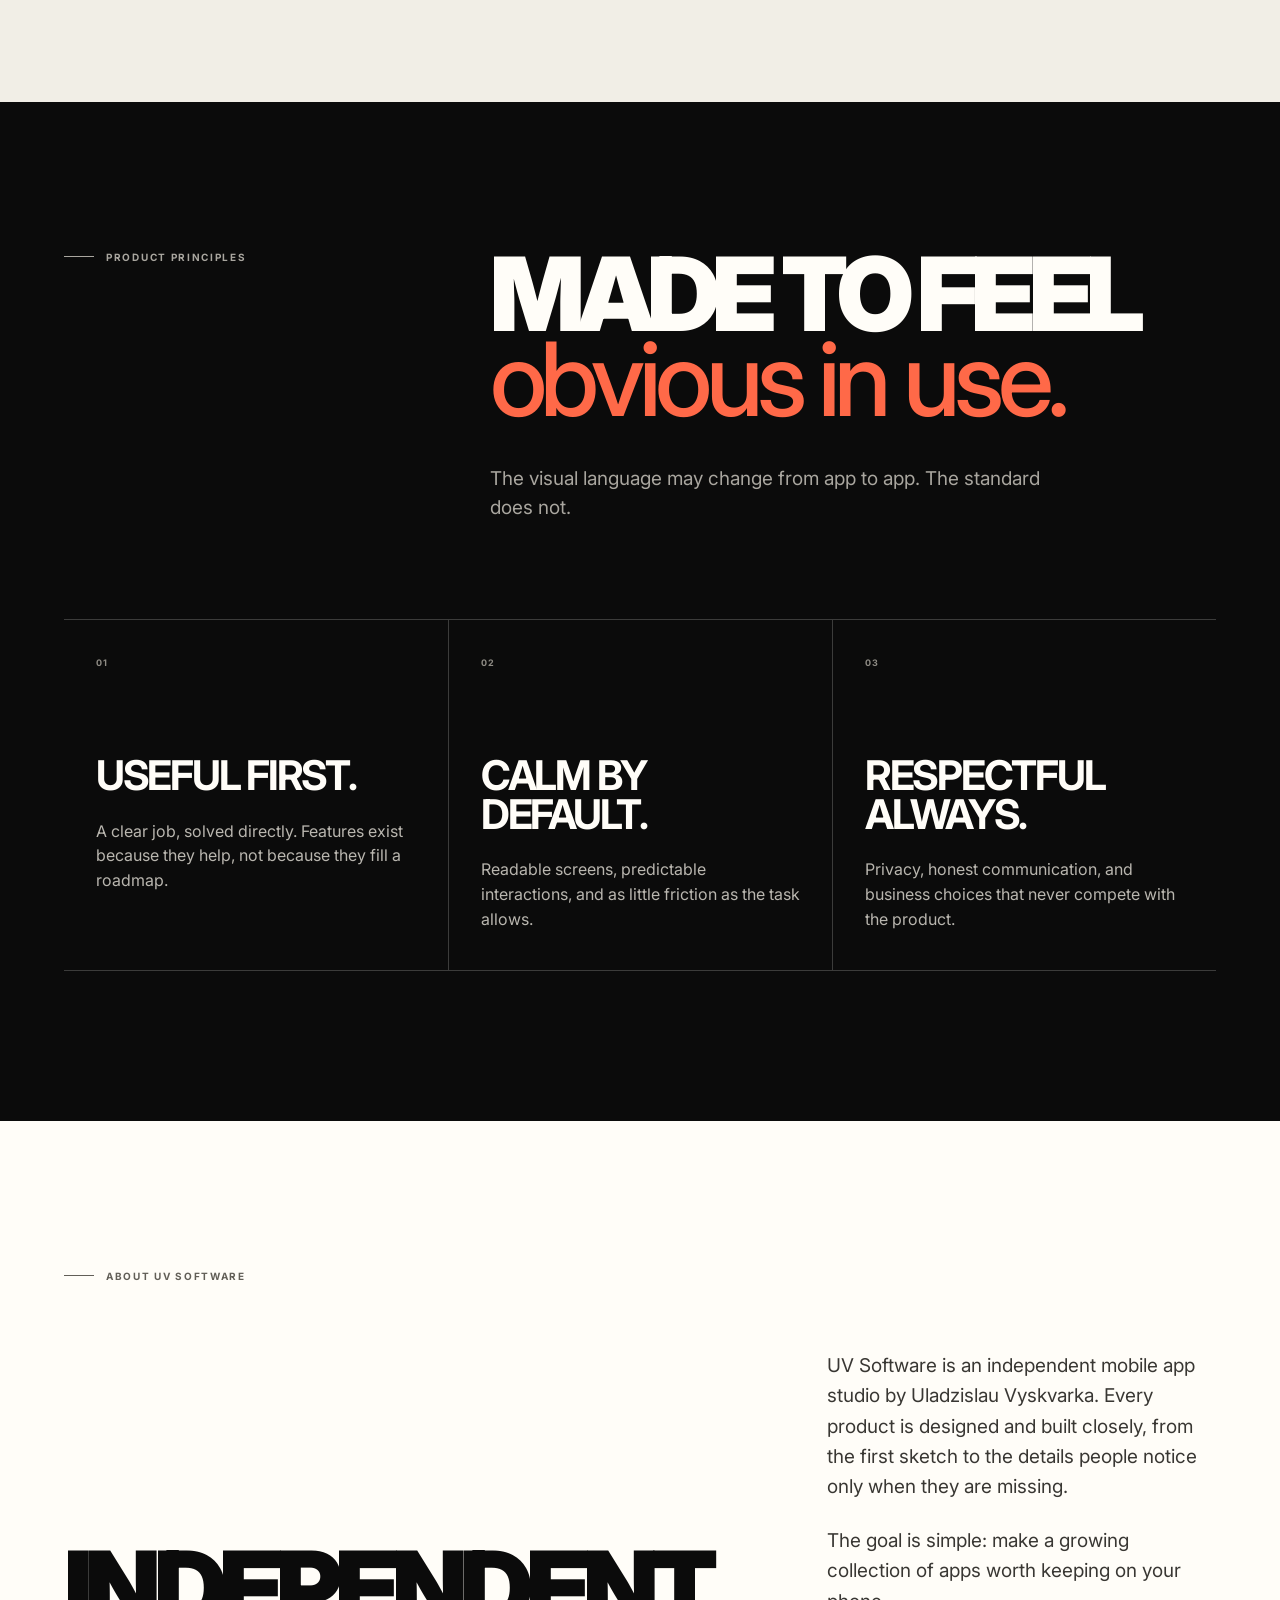
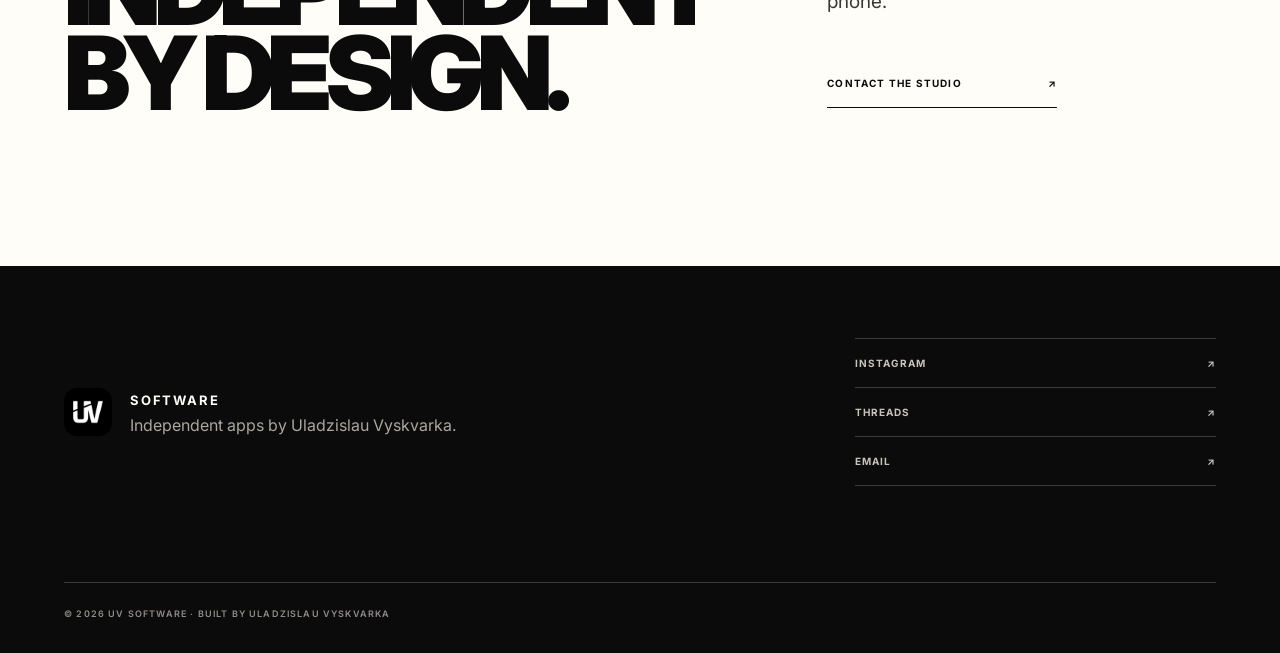
==== commit 481dda95: "Add transparent studio authorship" ====
--- a/index.html
+++ b/index.html
@@ -4,13 +4,13 @@
     <meta charset="utf-8">
     <meta name="viewport" content="width=device-width, initial-scale=1">
     <title>UV Software — Independent Mobile Apps</title>
-    <meta name="description" content="UV Software creates thoughtful mobile apps for everyday life. Discover TasteKeep, a private recipe notebook for iOS and Android.">
+    <meta name="description" content="UV Software is an independent app studio by Uladzislau Vyskvarka, creating thoughtful mobile apps for everyday life.">
     <link rel="canonical" href="https://queeselamor.github.io/uvsoftware/">
     <link rel="icon" href="uv-software.png">
     <link rel="apple-touch-icon" href="uv-software.png">
     <link rel="stylesheet" href="styles.css">
     <meta property="og:title" content="UV Software — Independent Mobile Apps">
-    <meta property="og:description" content="Focused mobile apps for everyday life, made independently and designed with care.">
+    <meta property="og:description" content="Independent mobile apps by Uladzislau Vyskvarka, thoughtfully designed for everyday life.">
     <meta property="og:type" content="website">
     <meta property="og:url" content="https://queeselamor.github.io/uvsoftware/">
     <meta property="og:image" content="https://queeselamor.github.io/uvsoftware/uv-software-og.png">
@@ -19,7 +19,7 @@
     <meta property="og:image:alt" content="UV Software and TasteKeep">
     <meta name="twitter:card" content="summary_large_image">
     <meta name="twitter:title" content="UV Software — Independent Mobile Apps">
-    <meta name="twitter:description" content="Focused mobile apps for everyday life, made independently and designed with care.">
+    <meta name="twitter:description" content="Independent mobile apps by Uladzislau Vyskvarka, thoughtfully designed for everyday life.">
     <meta name="twitter:image" content="https://queeselamor.github.io/uvsoftware/uv-software-og.png">
   </head>
   <body>
@@ -162,7 +162,7 @@
         <div class="about-grid">
           <h2 id="about-title">Independent<br>by design.</h2>
           <div class="about-copy">
-            <p>UV Software is a one-person mobile app studio. Every product is designed and built closely, from the first sketch to the details people notice only when they are missing.</p>
+            <p>UV Software is an independent mobile app studio by Uladzislau Vyskvarka. Every product is designed and built closely, from the first sketch to the details people notice only when they are missing.</p>
             <p>The goal is simple: make a growing collection of apps worth keeping on your phone.</p>
             <a class="text-link" href="mailto:uladzislau.vyskvarka@gmail.com">Contact the studio <span aria-hidden="true">↗</span></a>
           </div>
@@ -173,14 +173,14 @@
     <footer>
       <div class="footer-brand">
         <img src="uv-software.png" width="48" height="48" alt="">
-        <div><strong>SOFTWARE</strong><p>Independent apps for everyday life.</p></div>
+        <div><strong>SOFTWARE</strong><p>Independent apps by Uladzislau Vyskvarka.</p></div>
       </div>
       <div class="footer-links" aria-label="UV Software social profiles">
         <a href="https://www.instagram.com/uv.software/" target="_blank" rel="noreferrer">Instagram <span>↗</span></a>
         <a href="https://www.threads.com/@uv.software" target="_blank" rel="noreferrer">Threads <span>↗</span></a>
         <a href="mailto:uladzislau.vyskvarka@gmail.com">Email <span>↗</span></a>
       </div>
-      <p class="legal">© 2026 UV Software · Made independently</p>
+      <p class="legal">© 2026 UV Software · Built by Uladzislau Vyskvarka</p>
     </footer>
   </body>
 </html>
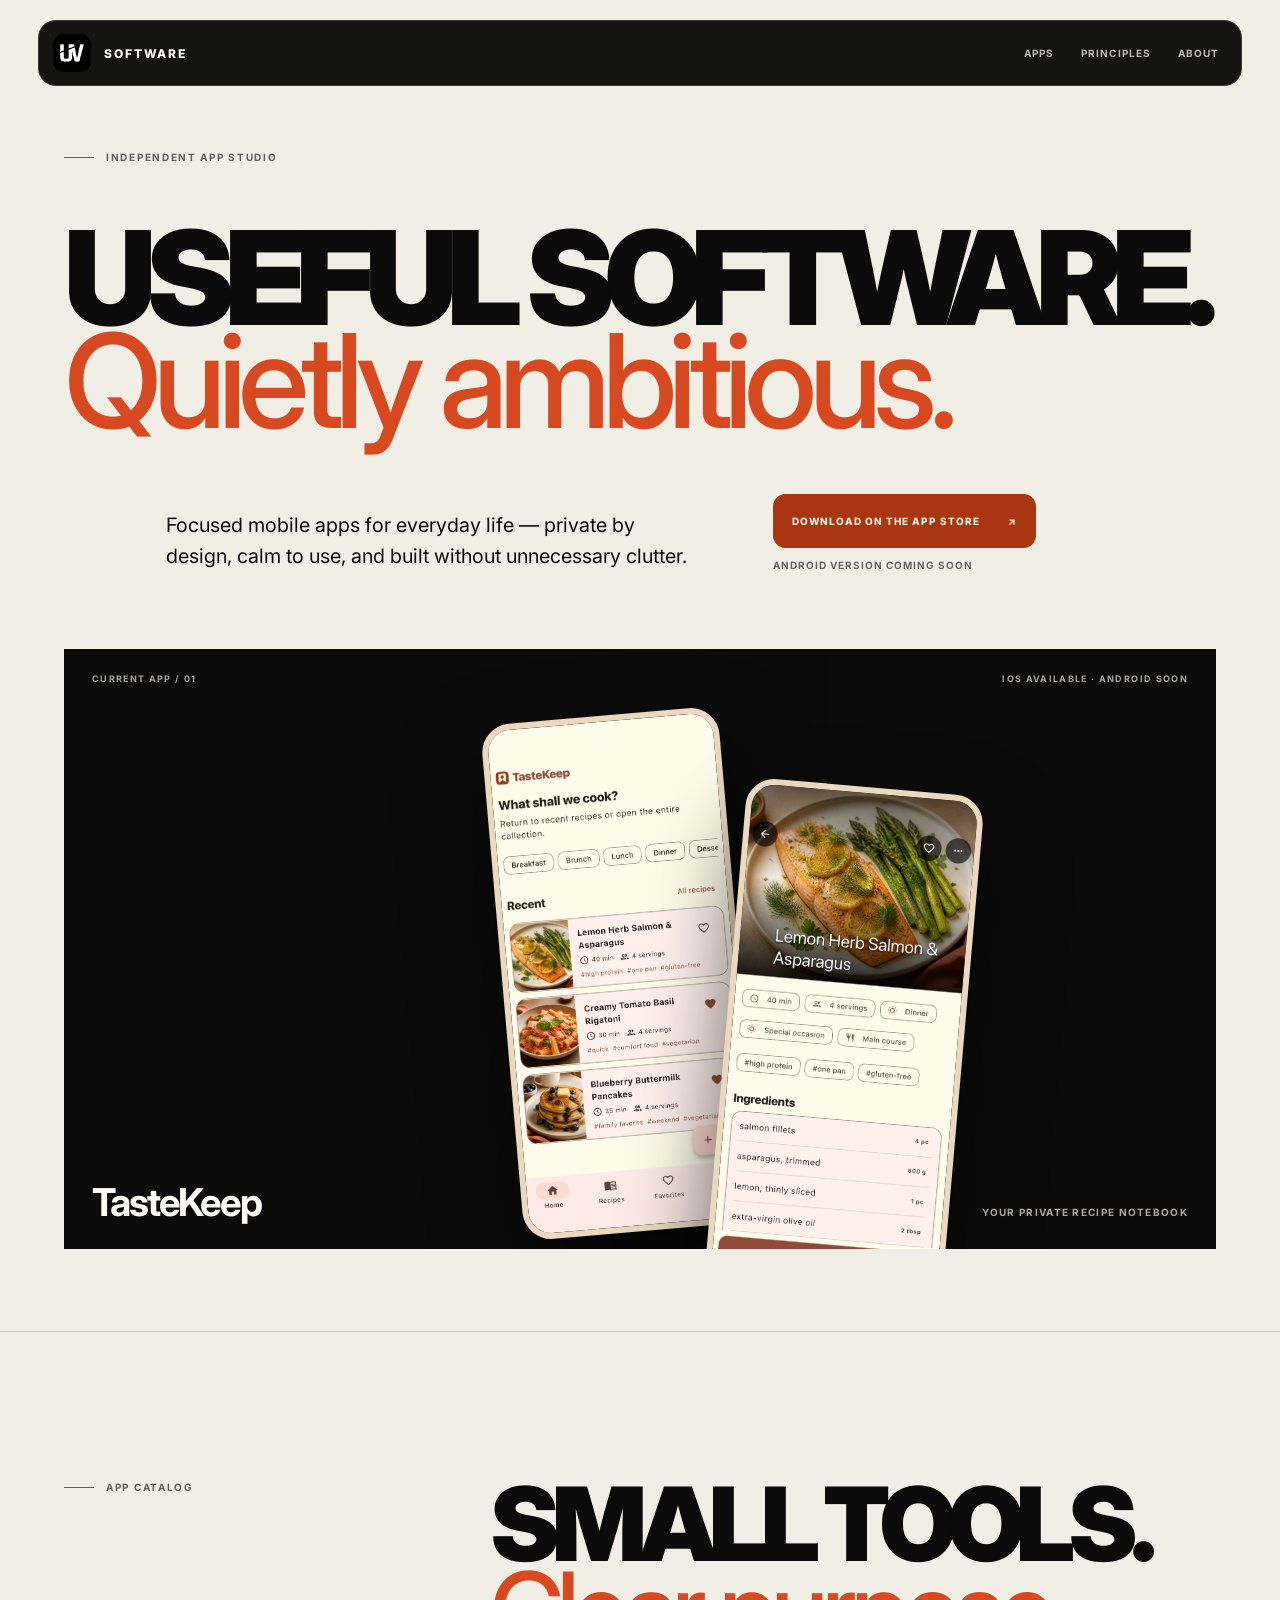
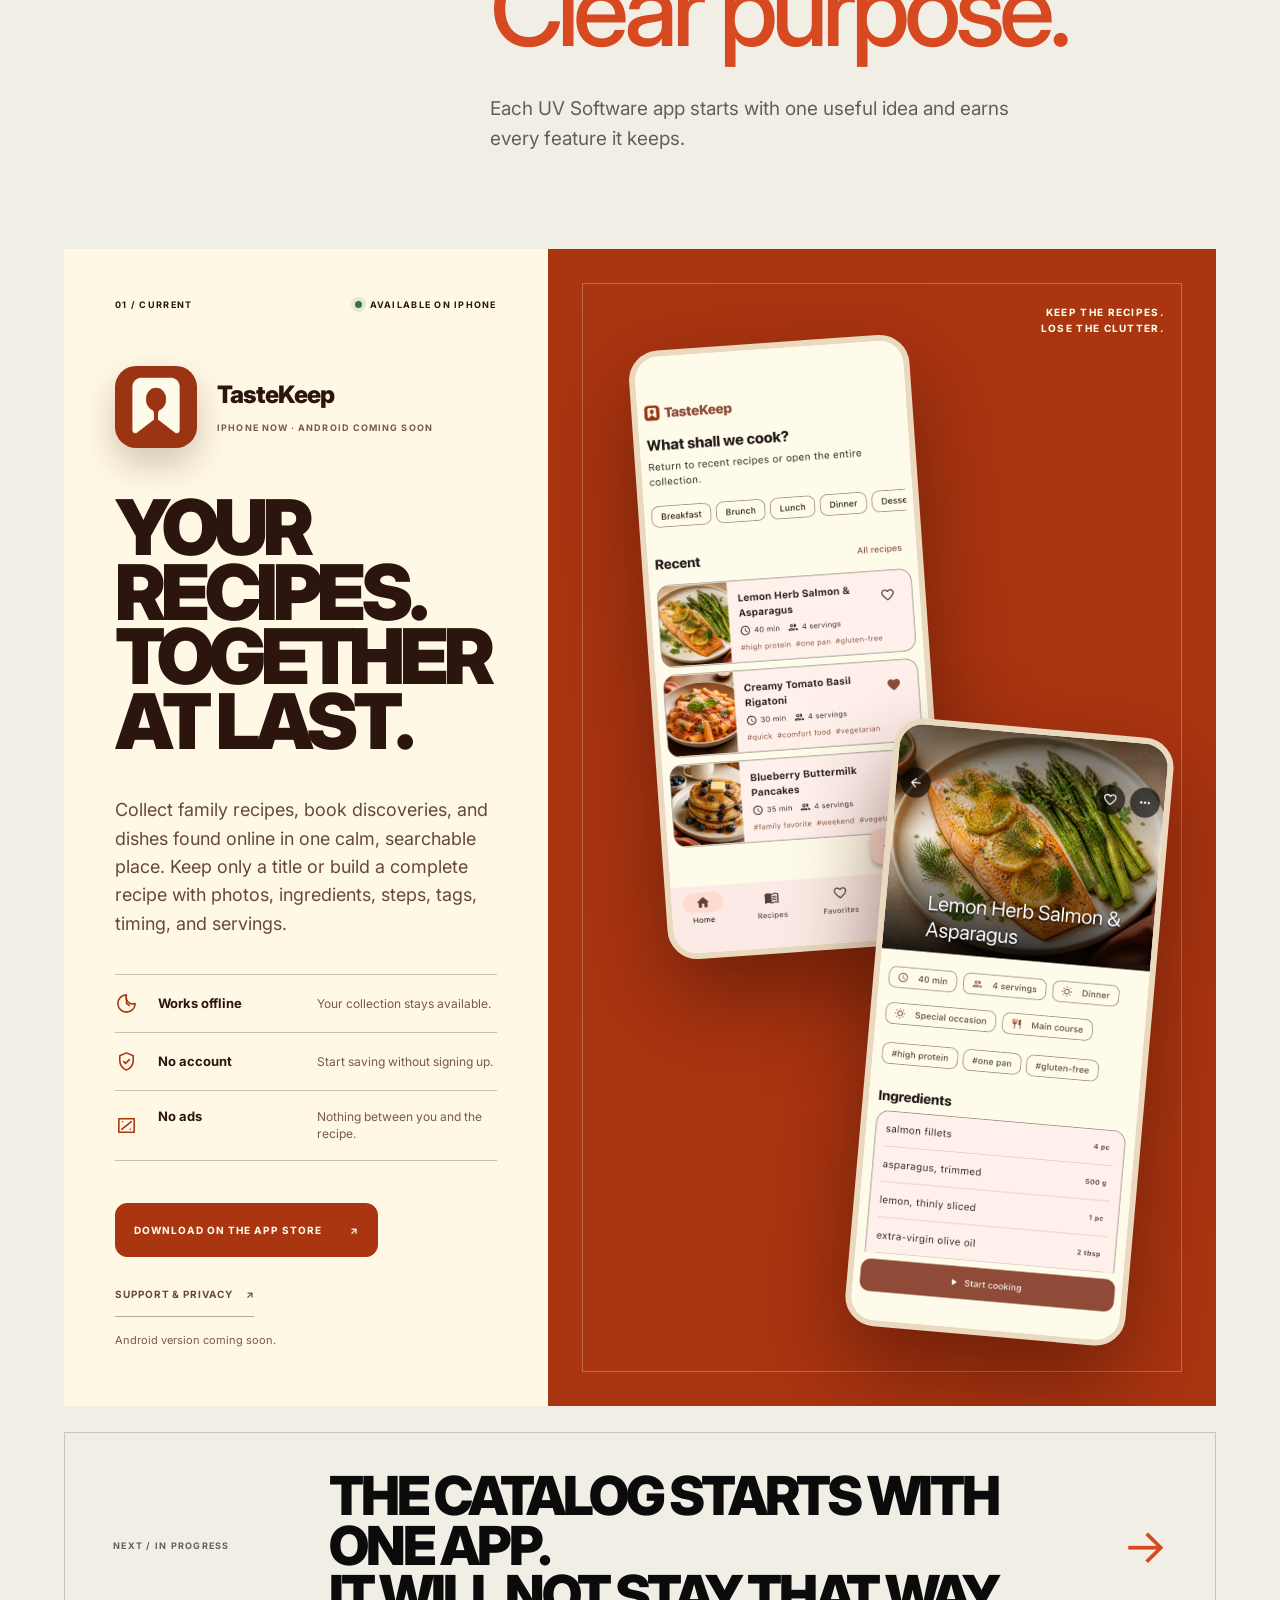
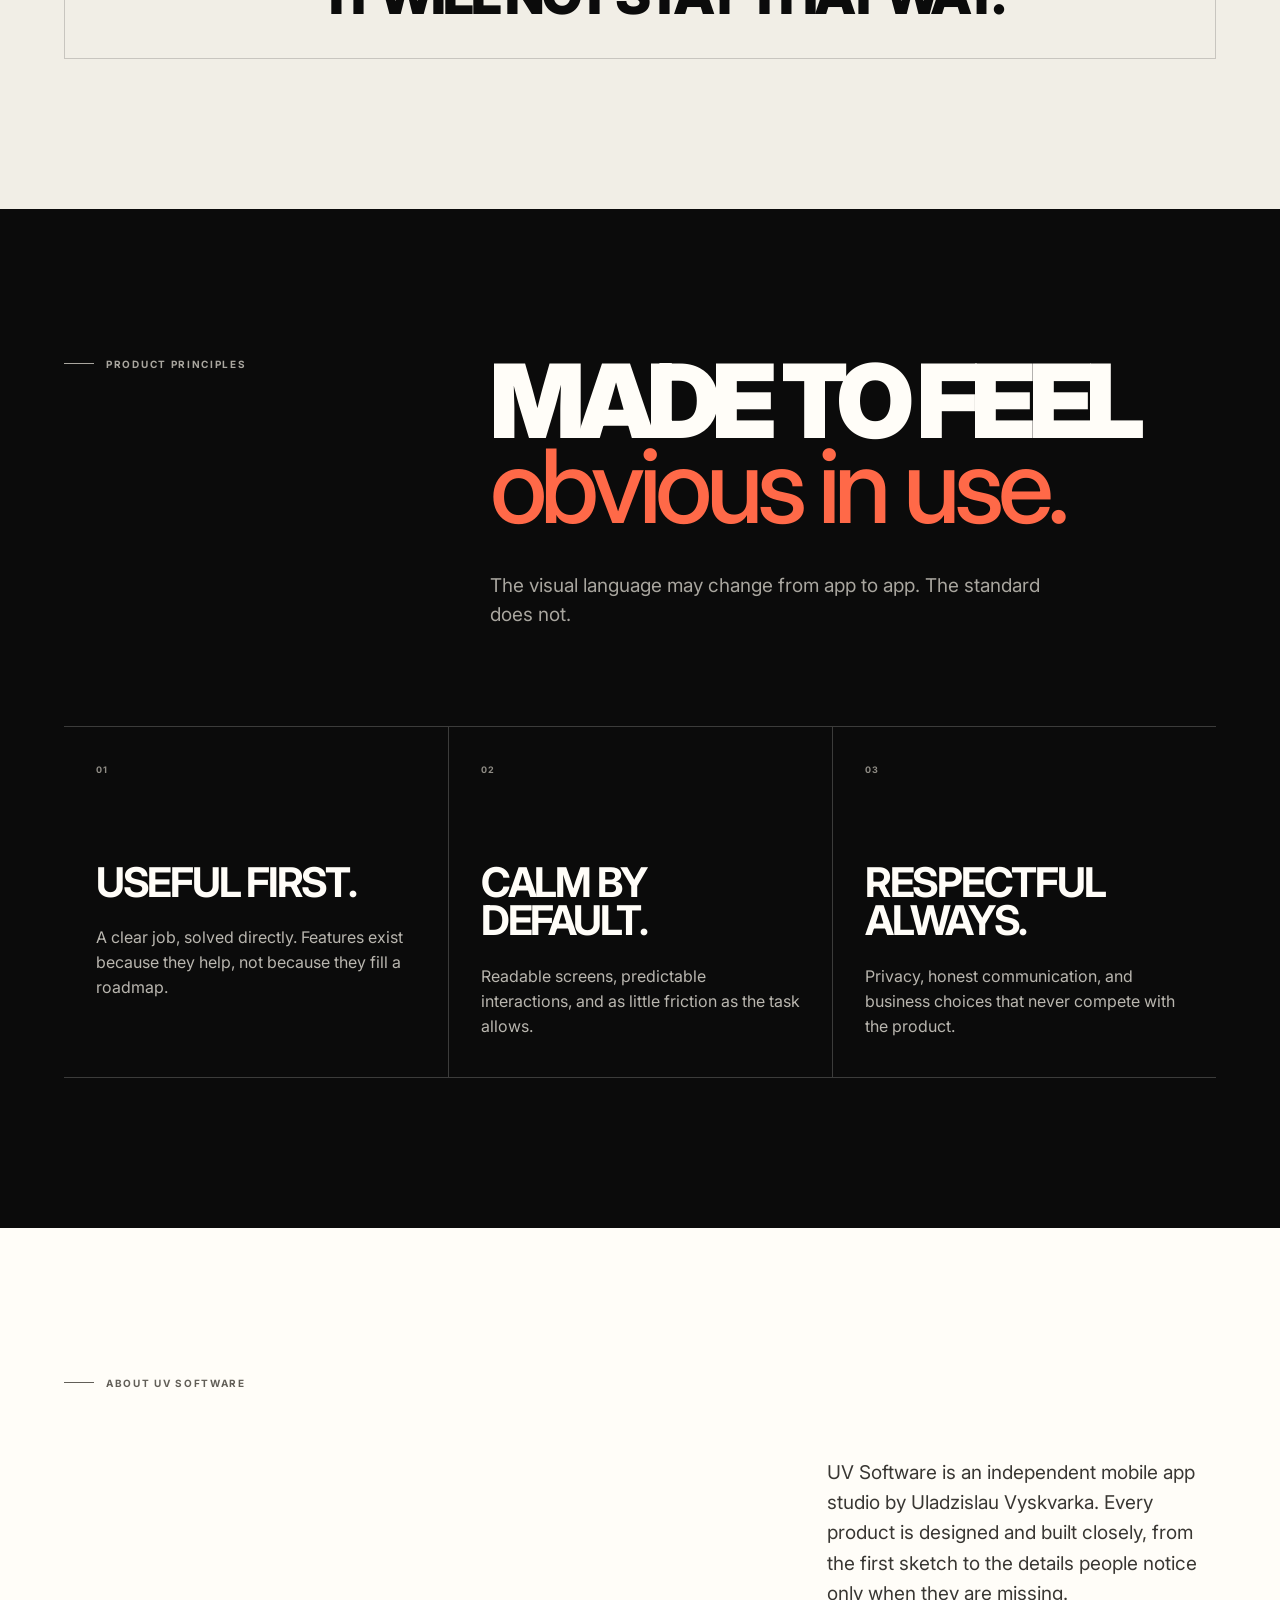
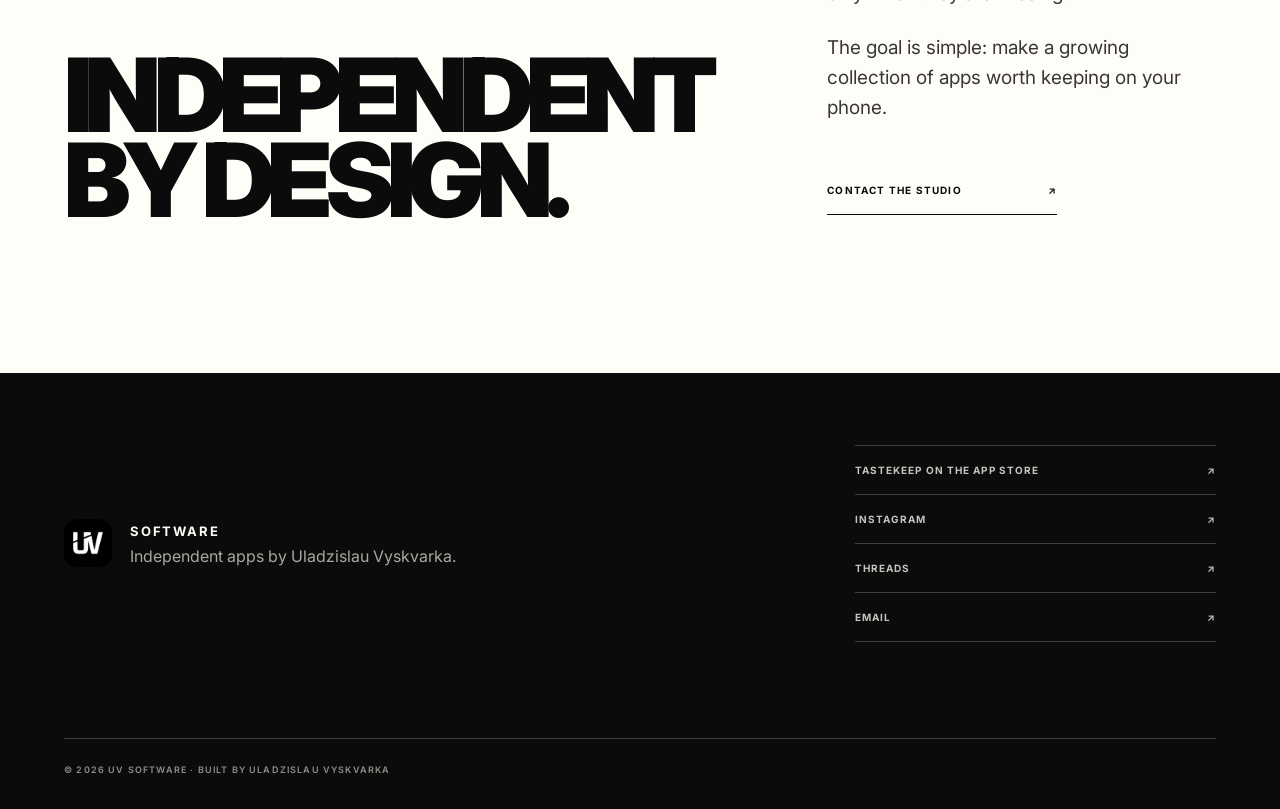
==== commit dbbbc182: "Launch TasteKeep on the App Store" ====
--- a/index.html
+++ b/index.html
@@ -3,24 +3,44 @@
   <head>
     <meta charset="utf-8">
     <meta name="viewport" content="width=device-width, initial-scale=1">
-    <title>UV Software — Independent Mobile Apps</title>
-    <meta name="description" content="UV Software is an independent app studio by Uladzislau Vyskvarka, creating thoughtful mobile apps for everyday life.">
+    <title>UV Software — TasteKeep for iPhone</title>
+    <meta name="description" content="Download TasteKeep for iPhone — a private, offline recipe notebook with no account and no ads, made by independent developer Uladzislau Vyskvarka.">
     <link rel="canonical" href="https://queeselamor.github.io/uvsoftware/">
     <link rel="icon" href="uv-software.png">
     <link rel="apple-touch-icon" href="uv-software.png">
     <link rel="stylesheet" href="styles.css">
-    <meta property="og:title" content="UV Software — Independent Mobile Apps">
-    <meta property="og:description" content="Independent mobile apps by Uladzislau Vyskvarka, thoughtfully designed for everyday life.">
+    <meta property="og:title" content="TasteKeep is now on the App Store">
+    <meta property="og:description" content="Your private recipe notebook. Works offline, needs no account, and contains no ads.">
     <meta property="og:type" content="website">
     <meta property="og:url" content="https://queeselamor.github.io/uvsoftware/">
-    <meta property="og:image" content="https://queeselamor.github.io/uvsoftware/uv-software-og.png">
+    <meta property="og:image" content="https://queeselamor.github.io/uvsoftware/uv-software-og-v2.png">
     <meta property="og:image:width" content="1536">
     <meta property="og:image:height" content="864">
     <meta property="og:image:alt" content="UV Software and TasteKeep">
     <meta name="twitter:card" content="summary_large_image">
-    <meta name="twitter:title" content="UV Software — Independent Mobile Apps">
-    <meta name="twitter:description" content="Independent mobile apps by Uladzislau Vyskvarka, thoughtfully designed for everyday life.">
-    <meta name="twitter:image" content="https://queeselamor.github.io/uvsoftware/uv-software-og.png">
+    <meta name="twitter:title" content="TasteKeep is now on the App Store">
+    <meta name="twitter:description" content="Your private recipe notebook. Works offline, needs no account, and contains no ads.">
+    <meta name="twitter:image" content="https://queeselamor.github.io/uvsoftware/uv-software-og-v2.png">
+    <script type="application/ld+json">
+      {
+        "@context": "https://schema.org",
+        "@type": "SoftwareApplication",
+        "name": "TasteKeep",
+        "applicationCategory": "FoodApplication",
+        "operatingSystem": "iOS 15.0 or later",
+        "description": "A private, offline recipe notebook with no account and no ads.",
+        "url": "https://apps.apple.com/by/app/tastekeep/id6805066789",
+        "author": {
+          "@type": "Person",
+          "name": "Uladzislau Vyskvarka"
+        },
+        "offers": {
+          "@type": "Offer",
+          "price": "0",
+          "priceCurrency": "USD"
+        }
+      }
+    </script>
   </head>
   <body>
     <a class="skip-link" href="#content">Skip to content</a>
@@ -44,14 +64,17 @@
           <h1 id="hero-title">Useful software.<br><em>Quietly ambitious.</em></h1>
           <div class="hero-intro">
             <p>Focused mobile apps for everyday life — private by design, calm to use, and built without unnecessary clutter.</p>
-            <a class="text-link" href="#apps">Explore the apps <span aria-hidden="true">↓</span></a>
+            <div class="hero-actions">
+              <a class="button hero-store" href="https://apps.apple.com/by/app/tastekeep/id6805066789" target="_blank" rel="noreferrer">Download on the App Store <span aria-hidden="true">↗</span></a>
+              <span>Android version coming soon</span>
+            </div>
           </div>
         </div>
 
         <div class="hero-showcase" aria-label="TasteKeep app preview">
           <div class="showcase-top">
             <span>Current app / 01</span>
-            <span>iOS + Android</span>
+            <span>iOS available · Android soon</span>
           </div>
           <div class="showcase-grid" aria-hidden="true"></div>
           <figure class="phone phone-home">
@@ -80,13 +103,13 @@
           <div class="app-copy">
             <div class="app-meta">
               <span>01 / Current</span>
-              <span class="status"><i aria-hidden="true"></i>Coming soon</span>
+              <span class="status available"><i aria-hidden="true"></i>Available on iPhone</span>
             </div>
             <div class="app-lockup">
               <img src="tastekeep-icon.png" width="82" height="82" alt="TasteKeep app icon">
               <div>
                 <p>TasteKeep</p>
-                <span>iOS + Android</span>
+                <span>iPhone now · Android coming soon</span>
               </div>
             </div>
             <h3 id="tastekeep-title">Your recipes.<br>Together at last.</h3>
@@ -106,8 +129,9 @@
               </li>
             </ul>
             <div class="app-actions">
-              <a class="button" href="https://queeselamor.github.io/tastekeep-support/" target="_blank" rel="noreferrer">Support &amp; privacy <span aria-hidden="true">↗</span></a>
-              <span>Launch details will be announced soon.</span>
+              <a class="button" href="https://apps.apple.com/by/app/tastekeep/id6805066789" target="_blank" rel="noreferrer">Download on the App Store <span aria-hidden="true">↗</span></a>
+              <a class="secondary-action" href="https://queeselamor.github.io/tastekeep-support/" target="_blank" rel="noreferrer">Support &amp; privacy <span aria-hidden="true">↗</span></a>
+              <span>Android version coming soon.</span>
             </div>
           </div>
 
@@ -176,6 +200,7 @@
         <div><strong>SOFTWARE</strong><p>Independent apps by Uladzislau Vyskvarka.</p></div>
       </div>
       <div class="footer-links" aria-label="UV Software social profiles">
+        <a href="https://apps.apple.com/by/app/tastekeep/id6805066789" target="_blank" rel="noreferrer">TasteKeep on the App Store <span>↗</span></a>
         <a href="https://www.instagram.com/uv.software/" target="_blank" rel="noreferrer">Instagram <span>↗</span></a>
         <a href="https://www.threads.com/@uv.software" target="_blank" rel="noreferrer">Threads <span>↗</span></a>
         <a href="mailto:uladzislau.vyskvarka@gmail.com">Email <span>↗</span></a>
--- a/styles.css
+++ b/styles.css
@@ -55,6 +55,9 @@
 .hero-copy h1 em { display: block; color: var(--focus); font-style: normal; font-weight: 500; letter-spacing: -.066em; text-transform: none; }
 .hero-intro { max-width: 870px; display: grid; grid-template-columns: 1fr auto; gap: 70px; align-items: end; margin: 62px 0 78px 8vw; }
 .hero-intro p { margin: 0; font-size: clamp(18px, 1.55vw, 23px); line-height: 1.55; }
+.hero-actions { display: flex; flex-direction: column; align-items: flex-start; gap: 11px; }
+.hero-actions > span { color: var(--muted); font-size: 10px; font-weight: 650; text-transform: uppercase; letter-spacing: .1em; }
+.hero-store { min-width: 262px; }
 
 .hero-showcase { position: relative; min-height: 600px; overflow: hidden; color: var(--white); background: var(--ink); }
 .showcase-grid { position: absolute; inset: 0; background-image: linear-gradient(to right, transparent calc(33.333% - .5px), var(--line-light) 33.333%, transparent calc(33.333% + .5px)), linear-gradient(to right, transparent calc(66.666% - .5px), var(--line-light) 66.666%, transparent calc(66.666% + .5px)); }
@@ -78,6 +81,7 @@
 .app-meta { width: 100%; display: flex; justify-content: space-between; gap: 22px; margin-bottom: 56px; font-size: 9px; font-weight: 700; text-transform: uppercase; letter-spacing: .14em; }
 .status { display: inline-flex; align-items: center; gap: 8px; }
 .status i { width: 7px; height: 7px; background: var(--taste); border-radius: 50%; }
+.status.available i { background: #347541; box-shadow: 0 0 0 4px rgba(52, 117, 65, .12); }
 .app-lockup { display: flex; align-items: center; gap: 20px; margin-bottom: 48px; }
 .app-lockup img { flex: 0 0 auto; border-radius: 21px; box-shadow: 0 16px 34px rgba(55, 18, 7, .22); }
 .app-lockup p { margin: 0 0 6px; font-size: 24px; font-weight: 850; letter-spacing: -.045em; }
@@ -90,10 +94,12 @@
 .app-features li > span { display: grid; grid-template-columns: 145px 1fr; gap: 14px; align-items: baseline; }
 .app-features strong { font-size: 13px; }
 .app-features small { color: #79584d; font-size: 12px; line-height: 1.4; }
-.app-actions { width: 100%; display: flex; align-items: center; gap: 24px; margin-top: auto; }
+.app-actions { width: 100%; display: flex; flex-wrap: wrap; align-items: center; gap: 16px 22px; margin-top: auto; }
 .button { min-width: 226px; min-height: 54px; display: flex; align-items: center; justify-content: space-between; gap: 28px; padding: 0 18px; color: var(--taste-paper); background: var(--taste); border: 1px solid var(--taste); border-radius: 12px; font-size: 10px; font-weight: 750; text-transform: uppercase; letter-spacing: .1em; transition: color 200ms ease, background 200ms ease; }
 .button:hover { color: var(--taste); background: transparent; }
-.app-actions > span { max-width: 190px; color: #79584d; font-size: 11px; line-height: 1.4; }
+.secondary-action { min-height: 44px; display: inline-flex; align-items: center; gap: 13px; color: #67483e; border-bottom: 1px solid rgba(43, 21, 14, .35); font-size: 10px; font-weight: 700; text-transform: uppercase; letter-spacing: .09em; transition: color 200ms ease, border-color 200ms ease; }
+.secondary-action:hover { color: var(--taste); border-color: var(--taste); }
+.app-actions > span { flex-basis: 100%; color: #79584d; font-size: 11px; line-height: 1.4; }
 
 .app-visual { position: relative; min-width: 0; overflow: hidden; background: var(--taste); }
 .visual-outline { position: absolute; inset: 34px; border: 1px solid rgba(255, 248, 229, .28); }
@@ -163,6 +169,8 @@
   .hero-copy h1 { margin-top: 46px; font-size: clamp(56px, 16.8vw, 86px); line-height: .82; }
   .hero-intro { display: block; margin: 42px 0 54px; }
   .hero-intro p { margin-bottom: 27px; font-size: 18px; }
+  .hero-actions { width: 100%; }
+  .hero-store { width: 100%; }
   .hero-showcase { min-height: 490px; }
   .showcase-grid { background-image: linear-gradient(to right, transparent calc(50% - .5px), var(--line-light) 50%, transparent calc(50% + .5px)); }
   .showcase-top { top: 18px; left: 17px; right: 17px; font-size: 8px; }
@@ -184,7 +192,8 @@
   .app-description { margin-top: 34px; font-size: 16px; }
   .app-features li > span { grid-template-columns: 1fr; gap: 4px; }
   .app-actions { align-items: flex-start; flex-direction: column; }
-  .app-actions > span { max-width: none; }
+  .app-actions .button { width: 100%; }
+  .app-actions > span { width: 100%; max-width: none; flex-basis: auto; }
   .app-visual { min-height: 650px; }
   .visual-outline { inset: 18px; }
   .product-phone { width: 46%; border-width: 5px; border-radius: 23px; }
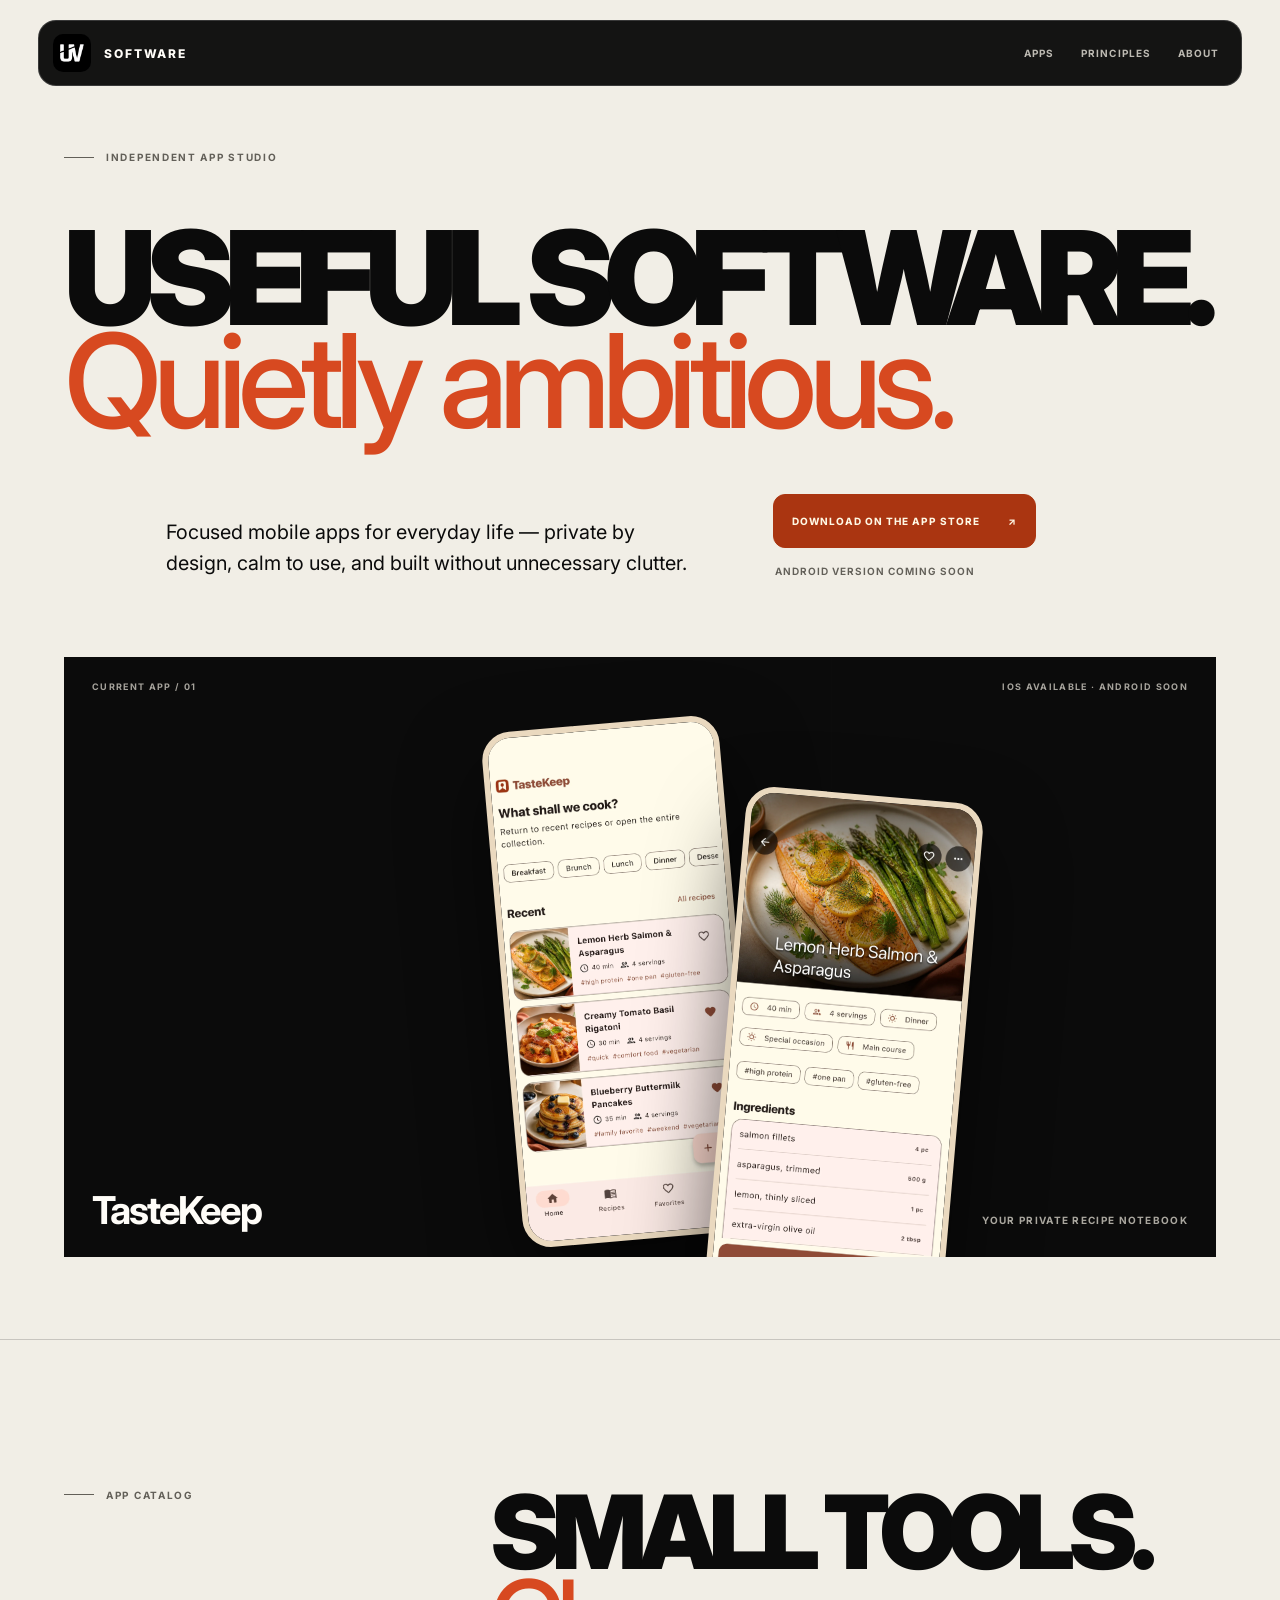
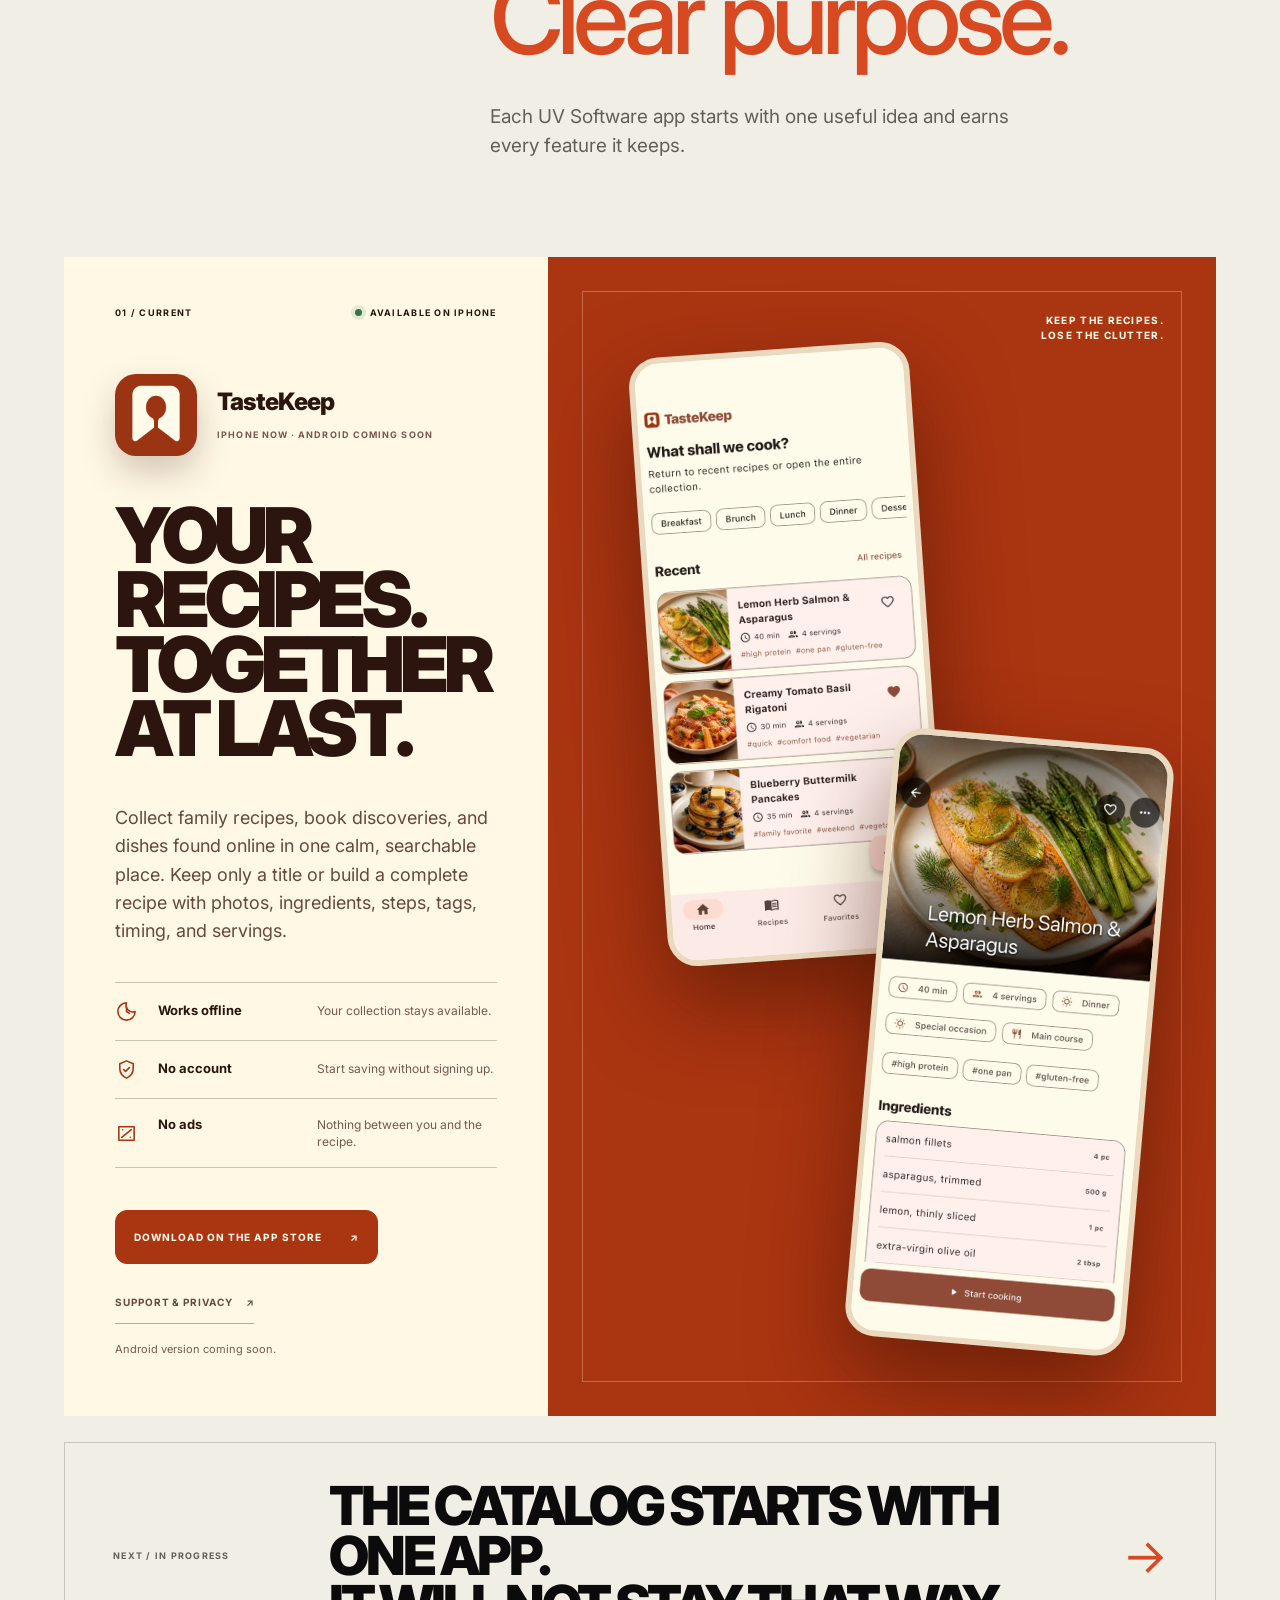
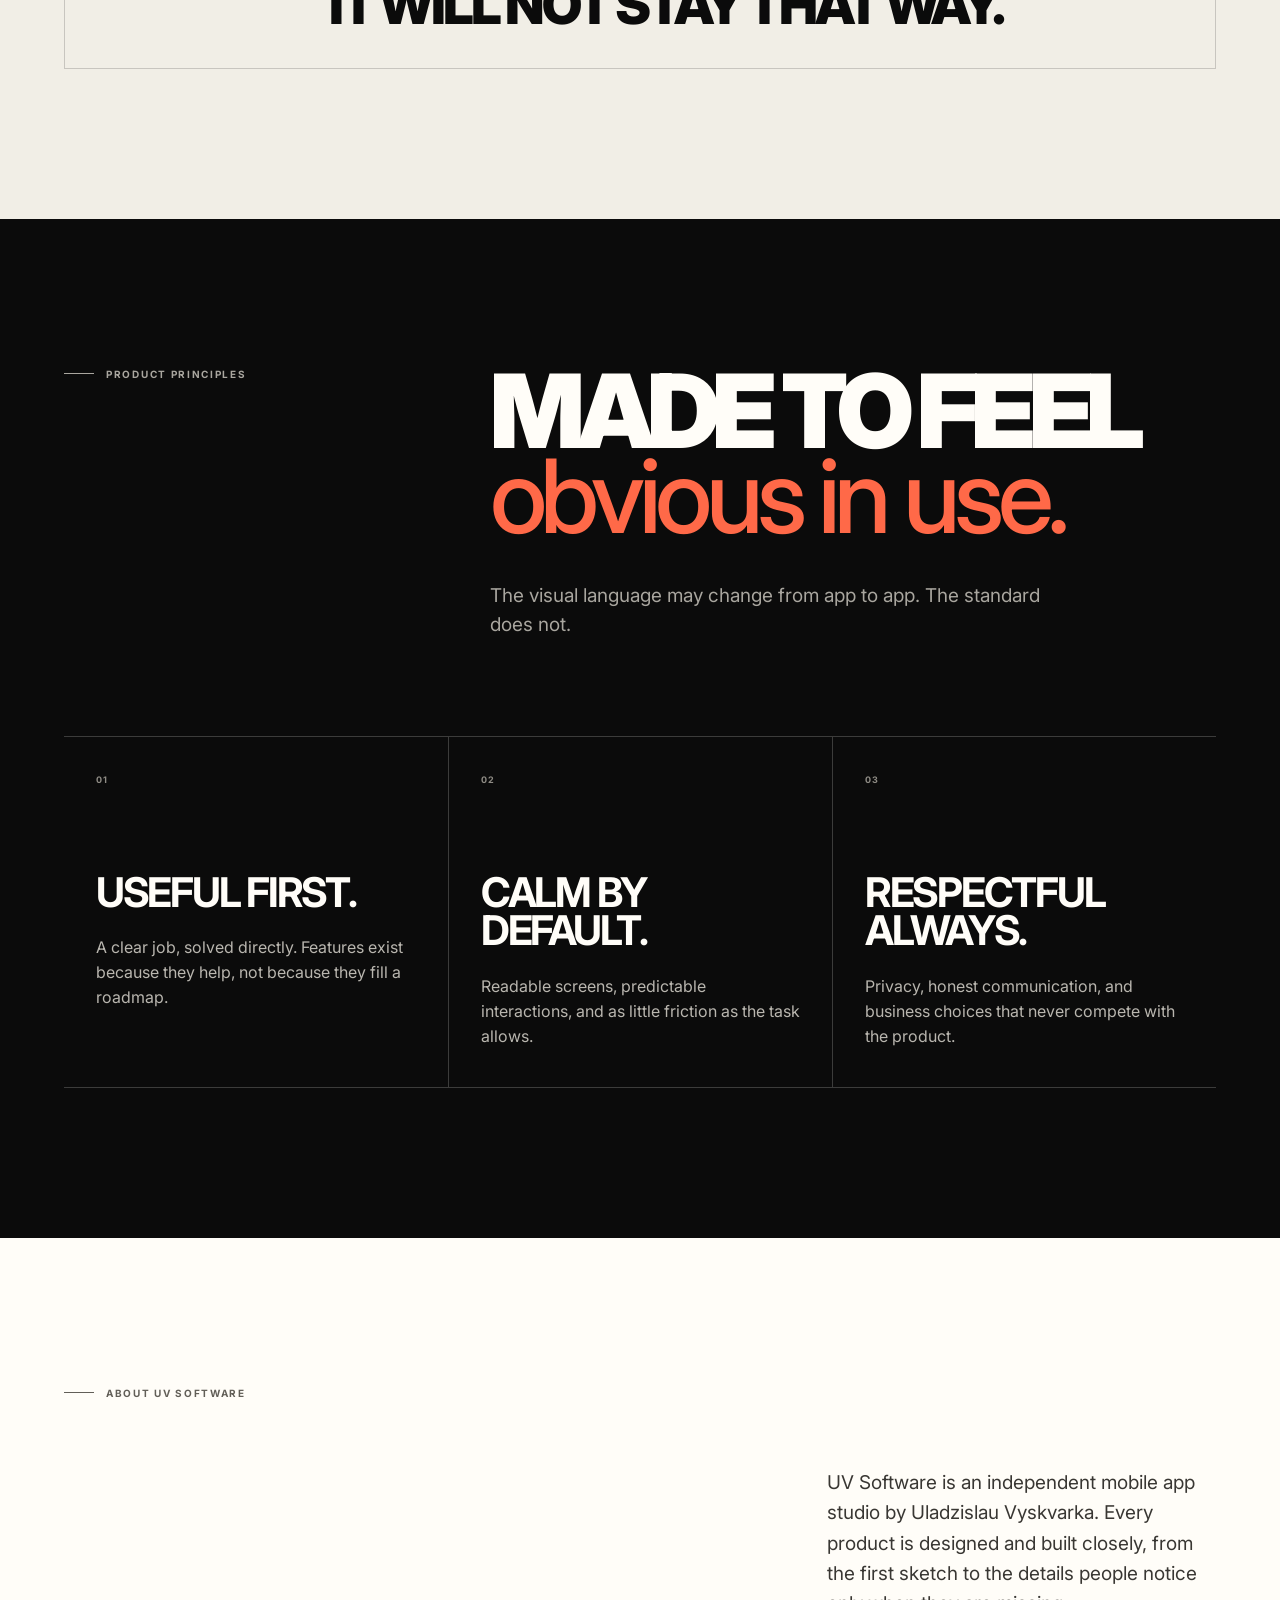
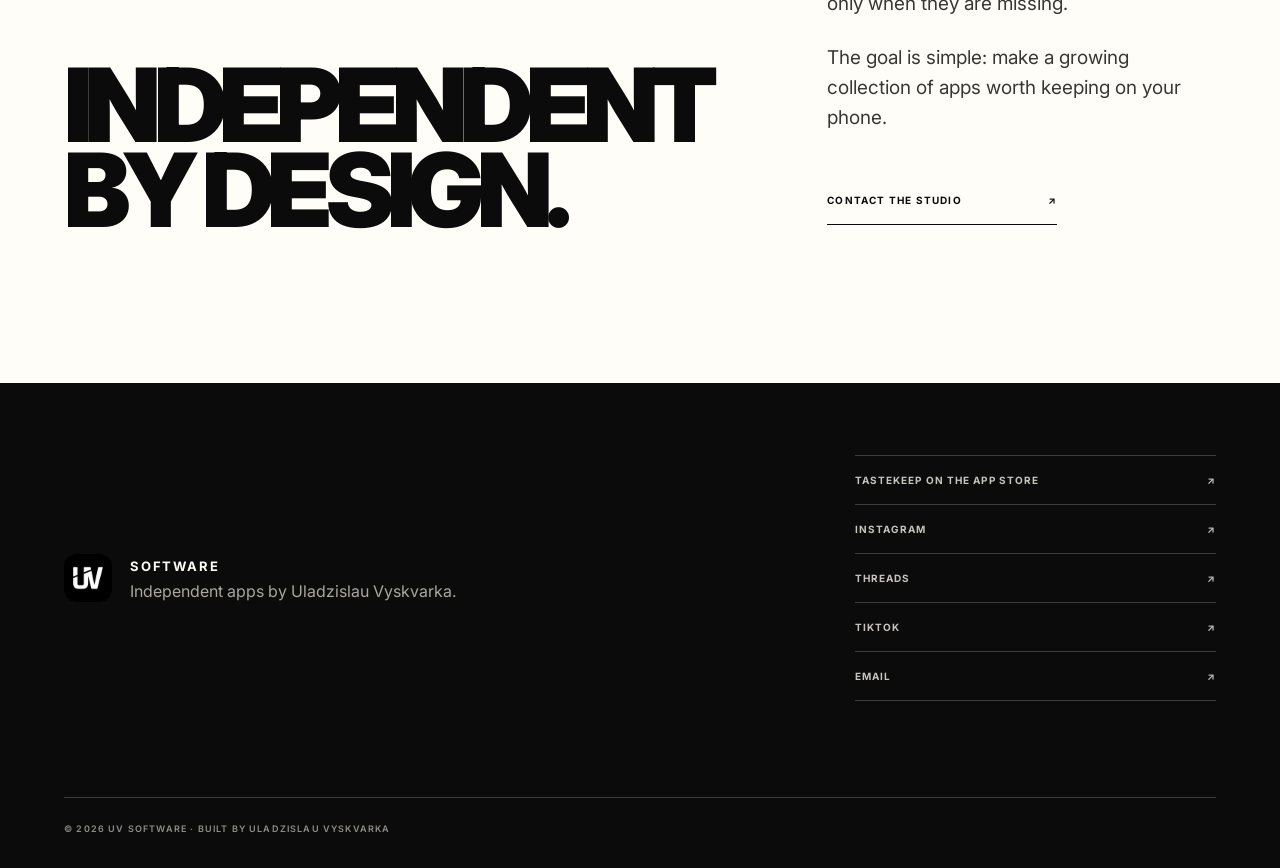
==== commit f5b9d01c: "Add UV Software TikTok profile" ====
--- a/index.html
+++ b/index.html
@@ -32,7 +32,12 @@
         "url": "https://apps.apple.com/by/app/tastekeep/id6805066789",
         "author": {
           "@type": "Person",
-          "name": "Uladzislau Vyskvarka"
+          "name": "Uladzislau Vyskvarka",
+          "sameAs": [
+            "https://www.instagram.com/uv.software/",
+            "https://www.threads.com/@uv.software",
+            "https://www.tiktok.com/@uv.software"
+          ]
         },
         "offers": {
           "@type": "Offer",
@@ -203,6 +208,7 @@
         <a href="https://apps.apple.com/by/app/tastekeep/id6805066789" target="_blank" rel="noreferrer">TasteKeep on the App Store <span>↗</span></a>
         <a href="https://www.instagram.com/uv.software/" target="_blank" rel="noreferrer">Instagram <span>↗</span></a>
         <a href="https://www.threads.com/@uv.software" target="_blank" rel="noreferrer">Threads <span>↗</span></a>
+        <a href="https://www.tiktok.com/@uv.software" target="_blank" rel="noreferrer">TikTok <span>↗</span></a>
         <a href="mailto:uladzislau.vyskvarka@gmail.com">Email <span>↗</span></a>
       </div>
       <p class="legal">© 2026 UV Software · Built by Uladzislau Vyskvarka</p>
--- a/styles.css
+++ b/styles.css
@@ -55,8 +55,8 @@
 .hero-copy h1 em { display: block; color: var(--focus); font-style: normal; font-weight: 500; letter-spacing: -.066em; text-transform: none; }
 .hero-intro { max-width: 870px; display: grid; grid-template-columns: 1fr auto; gap: 70px; align-items: end; margin: 62px 0 78px 8vw; }
 .hero-intro p { margin: 0; font-size: clamp(18px, 1.55vw, 23px); line-height: 1.55; }
-.hero-actions { display: flex; flex-direction: column; align-items: flex-start; gap: 11px; }
-.hero-actions > span { color: var(--muted); font-size: 10px; font-weight: 650; text-transform: uppercase; letter-spacing: .1em; }
+.hero-actions { display: flex; flex-direction: column; align-items: flex-start; gap: 16px; }
+.hero-actions > span { padding-left: 2px; color: var(--muted); font-size: 10px; font-weight: 650; line-height: 1.45; text-transform: uppercase; letter-spacing: .1em; }
 .hero-store { min-width: 262px; }
 
 .hero-showcase { position: relative; min-height: 600px; overflow: hidden; color: var(--white); background: var(--ink); }
@@ -95,11 +95,11 @@
 .app-features strong { font-size: 13px; }
 .app-features small { color: #79584d; font-size: 12px; line-height: 1.4; }
 .app-actions { width: 100%; display: flex; flex-wrap: wrap; align-items: center; gap: 16px 22px; margin-top: auto; }
-.button { min-width: 226px; min-height: 54px; display: flex; align-items: center; justify-content: space-between; gap: 28px; padding: 0 18px; color: var(--taste-paper); background: var(--taste); border: 1px solid var(--taste); border-radius: 12px; font-size: 10px; font-weight: 750; text-transform: uppercase; letter-spacing: .1em; transition: color 200ms ease, background 200ms ease; }
+.button { min-width: 226px; min-height: 54px; display: flex; align-items: center; justify-content: space-between; gap: 28px; padding: 0 18px; color: var(--taste-paper); background: var(--taste); border: 1px solid var(--taste); border-radius: 12px; font-size: 10px; font-weight: 750; white-space: nowrap; text-transform: uppercase; letter-spacing: .1em; transition: color 200ms ease, background 200ms ease; }
 .button:hover { color: var(--taste); background: transparent; }
-.secondary-action { min-height: 44px; display: inline-flex; align-items: center; gap: 13px; color: #67483e; border-bottom: 1px solid rgba(43, 21, 14, .35); font-size: 10px; font-weight: 700; text-transform: uppercase; letter-spacing: .09em; transition: color 200ms ease, border-color 200ms ease; }
+.secondary-action { min-height: 44px; display: inline-flex; align-items: center; gap: 13px; color: #67483e; border-bottom: 1px solid rgba(43, 21, 14, .35); font-size: 10px; font-weight: 700; white-space: nowrap; text-transform: uppercase; letter-spacing: .09em; transition: color 200ms ease, border-color 200ms ease; }
 .secondary-action:hover { color: var(--taste); border-color: var(--taste); }
-.app-actions > span { flex-basis: 100%; color: #79584d; font-size: 11px; line-height: 1.4; }
+.app-actions > span { flex: 0 0 100%; padding-top: 2px; color: #79584d; font-size: 11px; line-height: 1.45; }
 
 .app-visual { position: relative; min-width: 0; overflow: hidden; background: var(--taste); }
 .visual-outline { position: absolute; inset: 34px; border: 1px solid rgba(255, 248, 229, .28); }
